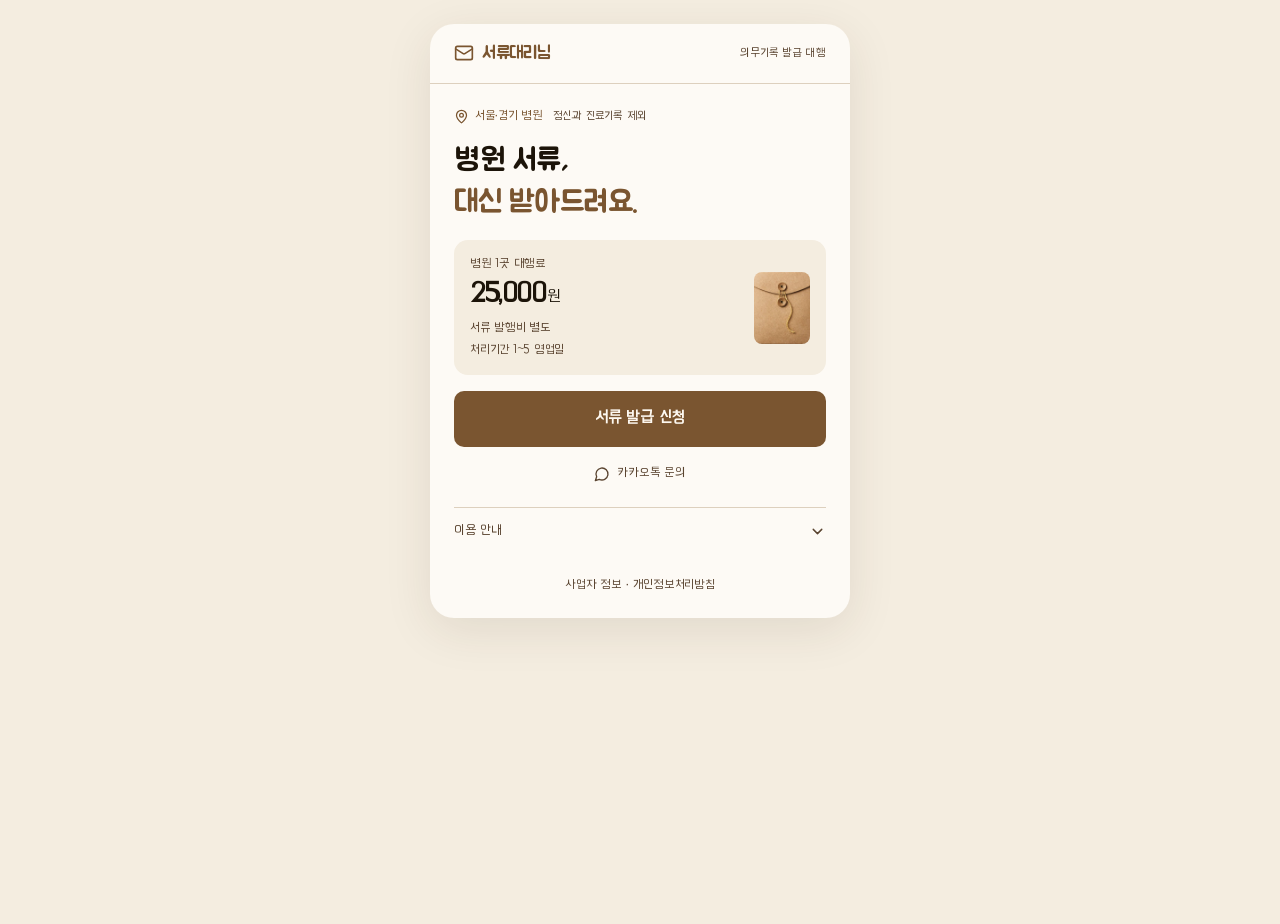
==== index.html @ 93314014 "Improve mobile intake UX and reliability" ====
<!DOCTYPE html>
<html lang="ko">
<head>
<meta charset="UTF-8">
<link rel="icon" href="/favicon.ico?v=20261115-photo" sizes="any">
<link rel="icon" type="image/png" sizes="192x192" href="/icon-192.png?v=20261115-photo">
<link rel="apple-touch-icon" sizes="180x180" href="/apple-touch-icon.png?v=20261115-photo">
<meta name="viewport" content="width=device-width,initial-scale=1,viewport-fit=cover">
<meta name="theme-color" content="#F8F2E8">
<meta name="apple-mobile-web-app-capable" content="yes">
<meta name="apple-mobile-web-app-status-bar-style" content="default">
<title>서류대리님 — 진료기록 발급 대행</title>
<!-- Open Graph (카톡/Threads/SNS 미리보기) -->
<meta property="og:type" content="website">
<meta property="og:site_name" content="서류대리님">
<meta property="og:title" content="서류대리님 — 진료기록 발급 대행">
<meta property="og:description" content="의무기록 발급 대행 · 서울/경기">
<meta property="og:url" content="https://grand-raindrop-d7f7de.netlify.app/">
<meta property="og:locale" content="ko_KR">
<meta property="og:image" content="https://grand-raindrop-d7f7de.netlify.app/og-image.png">
<meta property="og:image:secure_url" content="https://grand-raindrop-d7f7de.netlify.app/og-image.png">
<meta property="og:image:type" content="image/png">
<meta property="og:image:width" content="800">
<meta property="og:image:height" content="800">
<meta property="og:image:alt" content="서류대리님 봉투 로고">
<meta name="twitter:card" content="summary_large_image">
<meta name="twitter:title" content="서류대리님 — 진료기록 발급 대행">
<meta name="twitter:description" content="의무기록 발급 대행 · 서울/경기">
<meta name="twitter:image" content="https://grand-raindrop-d7f7de.netlify.app/og-image.png">
<meta name="description" content="의무기록 발급 대행 · 서울/경기">
<link rel="canonical" href="https://grand-raindrop-d7f7de.netlify.app/">
<script type="application/ld+json">
{
  "@context": "https://schema.org",
  "@graph": [
    {
      "@type": "Organization",
      "@id": "https://grand-raindrop-d7f7de.netlify.app/#organization",
      "name": "서류대리님",
      "url": "https://grand-raindrop-d7f7de.netlify.app/",
      "logo": "https://grand-raindrop-d7f7de.netlify.app/og-image.png"
    },
    {
      "@type": "Service",
      "@id": "https://grand-raindrop-d7f7de.netlify.app/#service",
      "name": "서류대리님 병원 서류 발급 대행",
      "serviceType": "의무기록 발급 대행",
      "url": "https://grand-raindrop-d7f7de.netlify.app/",
      "description": "서울·경기 소재 병원의 서류 발급 대행. 정신과 진료기록 제외. 처리기간 1~5 영업일. 병원 서류 발행비 별도.",
      "provider": {
        "@id": "https://grand-raindrop-d7f7de.netlify.app/#organization"
      },
      "areaServed": [
        {
          "@type": "AdministrativeArea",
          "name": "서울특별시"
        },
        {
          "@type": "AdministrativeArea",
          "name": "경기도"
        }
      ],
      "offers": {
        "@type": "Offer",
        "url": "https://grand-raindrop-d7f7de.netlify.app/",
        "price": "25000",
        "priceCurrency": "KRW",
        "description": "병원 1곳당 대행료. 서류 발행비 별도. 이메일 파일 수령 무료, 빠른 등기 20,000원 추가."
      }
    }
  ]
}
</script>
<script defer src="/vendor/signature_pad-4.1.7.min.js"></script>
<style>

/* ============================================
   DESIGN TOKENS — 서류대리님
   팔레트 출처: 봉투 이미지 픽셀 직접 측정
   #C49B6F dominant kraft
   #B68D61 금실 amber
   #D4AC83 highlight
   #B68A5E shadow kraft
   ============================================ */
:root {
  --page    :#F8F2E8;
  --base    :#FDFAF5;
  --raised  :#F4EDE0;
  --sunken  :#EDE3D1;

  --t1:#1C1409;
  --t2:#5A4430;
  --t3:#775F49;
  --t4:#7C654E;

  --amber      :#7A5C1E;
  --amber-mid  :#B68D61;
  --amber-pale :#F0E6D0;
  --amber-muted:#DFD0B4;

  --btn    :#7A5530;
  --btn-hi :#8C6238;
  --btn-txt:#FDF8F0;

  --ok     :#3D7A52;
  --ok-pale:#E8F4ED;

  --danger :#B84040;
  --danger-pale:#FAEAEA;

  --br  :rgba(120,90,60,.1);
  --br-l:rgba(120,90,60,.055);

  --r   :14px;
  --r-sm:9px;
}

*,*::before,*::after{box-sizing:border-box;margin:0;padding:0;-webkit-tap-highlight-color:transparent;}
html{-webkit-text-size-adjust:100%;}
body{
  font-family:"Pretendard",-apple-system,BlinkMacSystemFont,sans-serif;
  background:var(--page);
  color:var(--t1);
  min-height:100dvh;
  -webkit-font-smoothing:antialiased;
}

/* ── SHELL ── */
.shell{
  max-width:390px;
  margin:0 auto;
  min-height:100dvh;
  background:var(--base);
  display:flex;
  flex-direction:column;
  position:relative;
  overflow:hidden;
  box-shadow:0 0 0 .5px rgba(120,90,60,.08),0 20px 60px rgba(30,20,9,.12);
}
@media (min-width:768px) {
  .shell{
    margin:24px auto;
    border-radius:20px;
    min-height:calc(100vh - 48px);
  }
}

/* ── WELCOME SCREEN ── */
.welcome-screen{
  display:flex;
  flex-direction:column;
  flex:1;
}
.w-status{
  position:absolute;top:0;left:0;right:0;z-index:30;
  height:max(50px,env(safe-area-inset-top,20px));
  padding:0 22px;
  display:flex;align-items:flex-end;justify-content:space-between;
  padding-bottom:10px;
}
.w-stime{font-size:14px;font-weight:650;color:rgba(255,255,255,.94);text-shadow:0 1px 8px rgba(0,0,0,.28);letter-spacing:-.01em;}
.w-ssys{font-size:11px;color:rgba(255,255,255,.76);text-shadow:0 1px 8px rgba(0,0,0,.28);}
.w-hero{position:relative;height:268px;flex-shrink:0;overflow:hidden;background:var(--raised);}
.w-hero img{position:absolute;inset:0;width:100%;height:100%;object-fit:cover;object-position:center 20%;filter:brightness(.8) saturate(.92) contrast(1.03);display:block;}
.w-fade{position:absolute;inset:0;background:linear-gradient(180deg,transparent 0%,transparent 28%,rgba(253,250,245,.06) 44%,rgba(253,250,245,.22) 56%,rgba(253,250,245,.52) 68%,rgba(253,250,245,.80) 80%,rgba(253,250,245,.95) 90%,#FDFAF5 100%);}
.w-vignette{position:absolute;inset:0;background:linear-gradient(90deg,rgba(20,12,6,.12) 0%,transparent 30%,transparent 70%,rgba(20,12,6,.12) 100%);}
.w-badge{
  position:absolute;top:58px;left:20px;z-index:10;
  display:inline-flex;align-items:center;gap:7px;
  background:rgba(253,250,245,.9);
  backdrop-filter:blur(16px) saturate(1.8);
  -webkit-backdrop-filter:blur(16px) saturate(1.8);
  border:.5px solid rgba(182,141,97,.28);
  border-radius:20px;padding:6px 14px 6px 10px;
  font-size:12px;font-weight:600;color:var(--amber);letter-spacing:.01em;
  box-shadow:0 2px 20px rgba(28,20,9,.1);
  opacity:0;transform:translateY(-5px);
  animation:slideDown .55s cubic-bezier(.34,1.56,.64,1) .42s both;
}
.w-bdot{width:6px;height:6px;border-radius:50%;background:var(--amber-mid);}
.w-body{flex:1;padding:20px 22px 0;padding-bottom:max(40px,calc(40px + env(safe-area-inset-bottom)));display:flex;flex-direction:column;}
.w-brand{display:flex;align-items:center;gap:10px;margin-bottom:14px;opacity:0;animation:fadeUp .4s cubic-bezier(.22,1,.36,1) .28s both;}
.w-bname{font-size:14.85px;font-weight:700;letter-spacing:.16em;color:var(--amber);text-transform:uppercase;white-space:nowrap;}
.w-brule{flex:1;height:.5px;background:linear-gradient(90deg,var(--amber-muted) 0%,transparent 80%);}
.w-h1{font-size:40.5px;font-weight:800;line-height:1.22;letter-spacing:-.035em;color:var(--t1);margin-bottom:24px;opacity:0;animation:fadeUp .45s cubic-bezier(.22,1,.36,1) .40s both;}
.w-h1 .em{color:var(--btn);display:inline;}
.w-copy{font-size:14.5px;font-weight:400;line-height:1.76;color:var(--t2);margin-bottom:24px;letter-spacing:-.01em;opacity:0;animation:fadeUp .4s cubic-bezier(.22,1,.36,1) .52s both;}
.w-stats{display:grid;grid-template-columns:1fr .5px 1fr .5px 1fr;align-items:center;background:var(--raised);border:.5px solid var(--br);border-radius:var(--r);padding:16px 0;margin-bottom:20px;opacity:0;animation:fadeUp .4s cubic-bezier(.22,1,.36,1) .63s both;}
.w-stat{display:flex;flex-direction:column;align-items:center;gap:4px;padding:0 12px;}
.w-srule{width:.5px;height:28px;background:var(--br);}
.w-sval{font-size:20.25px;font-weight:700;letter-spacing:-.025em;color:var(--t1);line-height:1;}
.w-skey{font-size:14.18px;font-weight:500;color:var(--t3);letter-spacing:.02em;}
.w-fee{background:var(--raised);border:.5px solid var(--br);border-radius:var(--r);overflow:hidden;margin-bottom:20px;opacity:0;animation:fadeUp .4s cubic-bezier(.22,1,.36,1) .72s both;}
.w-fcap{padding:16px 18px 4px;font-size:12.5px;font-weight:700;letter-spacing:.14em;color:var(--amber);text-transform:uppercase;display:flex;align-items:center;gap:8px;}
.w-fcap::before{content:'';display:inline-block;width:5px;height:5px;border-radius:50%;background:var(--amber-mid);}
.w-frows{padding:8px 0 4px;}
.w-frow{display:flex;align-items:center;justify-content:space-between;padding:10px 18px;}
.w-frow+.w-frow{border-top:.5px solid var(--br-l);}
.w-flabel{font-size:18.23px;font-weight:400;color:var(--t2);letter-spacing:-.01em;}
.w-fval{font-size:18.9px;font-weight:700;color:var(--t1);letter-spacing:-.02em;}
.w-fval.lead{font-size:20.93px;color:var(--amber);}
.w-cta{display:flex;flex-direction:column;gap:12px;opacity:0;animation:fadeUp .4s cubic-bezier(.22,1,.36,1) .80s both;}
.w-kakao-link{display:flex;align-items:center;justify-content:center;min-height:44px;color:var(--t3);font-size:14px;text-underline-offset:4px;}
.w-kakao-link:hover{color:var(--amber);}
.w-kakao-link:focus-visible{outline:2px solid var(--amber);outline-offset:2px;border-radius:var(--r);}
.w-fine{text-align:center;font-size:11.5px;font-weight:400;color:var(--t4);line-height:1.7;letter-spacing:-.005em;}

/* ── FORM SCREENS ── */
.form-screen{display:none;flex-direction:column;flex:1;}
.form-screen.active{display:flex;}

/* 상단 헤더 */
.fhdr{
  background:var(--base);
  padding:calc(env(safe-area-inset-top,0px) + 18px) 22px 0;
  flex-shrink:0;
  border-bottom:.5px solid var(--br-l);
}

/* 진행 표시줄 */
.progress{
  display:flex;align-items:center;gap:6px;
  margin-bottom:14px;
  padding-top:4px;
}
.progress-step{
  flex:1;height:3px;border-radius:3px;
  background:var(--amber-muted);
  transition:background .4s ease;
}
.progress-step.done{background:var(--amber-mid);}
.progress-step.active{background:var(--amber);}

/* 스텝 넘버 + 타이틀 */
.step-meta{
  display:flex;align-items:center;gap:10px;
  margin-bottom:6px;
}
.step-num{
  width:32px;height:32px;border-radius:50%;
  background:var(--amber);
  display:flex;align-items:center;justify-content:center;
  font-size:16.2px;font-weight:700;color:#fff;
  flex-shrink:0;
}
.step-title{font-size:24.3px;font-weight:800;letter-spacing:-.03em;color:var(--t1);}
.step-sub{font-size:18.23px;color:var(--t3);line-height:1.65;padding:2px 0 18px;margin-bottom:0;letter-spacing:-.01em;}

/* 스크롤 영역 */
.fscroll{
  flex:1;overflow-y:auto;
  padding:20px 22px;
  -webkit-overflow-scrolling:touch;
  scrollbar-width:none;
}
.fscroll::-webkit-scrollbar{display:none;}

/* ── FORM ELEMENTS ── */
.field{margin-bottom:18px;}
.field-label{
  display:block;font-size:16.2px;font-weight:700;
  color:var(--t2);letter-spacing:-.005em;
  margin-bottom:7px;
}
.field-label .req{color:var(--danger);margin-left:2px;}

input[type=text],input[type=tel],input[type=email],textarea,select{
  width:100%;
  padding:13px 14px;
  background:var(--base);
  border:.5px solid var(--br);
  border-radius:var(--r-sm);
  font-family:inherit;
  font-size:21.6px;
  color:var(--t1);
  transition:border-color .18s,box-shadow .18s,background .18s;
  -webkit-appearance:none;appearance:none;
  outline:none;
  box-shadow:0 1px 3px rgba(0,0,0,.04);
}
input:focus,textarea:focus,select:focus{
  background:var(--base);
  border-color:var(--amber-mid);
  box-shadow:0 0 0 3px rgba(182,141,97,.15);
}
input::placeholder,textarea::placeholder{color:var(--t4);}
textarea{resize:none;min-height:76px;}
.two-col{display:grid;grid-template-columns:1fr 1fr;gap:12px;}

/* ── SECTION CARD ── */
.scard{
  background:var(--raised);
  border:.5px solid var(--br);
  border-radius:var(--r);
  overflow:hidden;
  margin-bottom:18px;
}
.scard-head{
  padding:14px 18px;
  background:var(--sunken);
  border-bottom:.5px solid var(--br);
  display:flex;align-items:center;gap:10px;
  font-size:17.55px;font-weight:700;color:var(--t1);
  letter-spacing:-.01em;
}
.scard-num{
  width:30px;height:30px;border-radius:50%;
  background:var(--btn);color:#fff;
  display:flex;align-items:center;justify-content:center;
  font-size:14.85px;font-weight:700;flex-shrink:0;
}
.scard-body{padding:16px;}

/* ── STEP 1 — 병원 수 / 특급 ── */
.stepper{
  display:flex;align-items:center;justify-content:space-between;
  background:var(--raised);
  border:.5px solid var(--br);
  border-radius:var(--r);
  padding:16px 18px;
  margin-bottom:16px;
}
.stepper-info .si-label{font-size:18.9px;font-weight:600;color:var(--t1);}
.stepper-info .si-sub{font-size:16.2px;color:var(--t3);margin-top:2px;}
.stepper-ctrl{display:flex;align-items:center;gap:14px;}
.sc-btn{
  width:48px;height:48px;border-radius:50%;
  border:.5px solid var(--amber-mid);
  background:var(--base);
  color:var(--amber);
  font-size:27px;font-weight:700;
  display:flex;align-items:center;justify-content:center;
  cursor:pointer;
  transition:background .15s,color .15s;
  flex-shrink:0;
}
.sc-btn:active{background:var(--amber);color:#fff;}
.sc-num{
  font-size:37.8px;font-weight:800;
  color:var(--t1);
  width:52px;text-align:center;
  letter-spacing:-.03em;
}

/* 특급 토글 */
.urgent-row{
  display:flex;align-items:center;justify-content:space-between;
  background:var(--raised);
  border:.5px solid var(--br);
  border-radius:var(--r);
  padding:14px 16px;
  margin-bottom:10px;
  cursor:pointer;
  transition:border-color .2s,background .2s;
}
.urgent-row.on{border-color:rgba(182,141,97,.5);background:var(--amber-pale);}
.urgent-row.disabled{opacity:.4;pointer-events:none;}
.ur-left{display:flex;align-items:center;gap:10px;}
.ur-idx{
  width:30px;height:30px;border-radius:50%;
  background:var(--btn);color:#fff;
  font-size:14.85px;font-weight:700;
  display:flex;align-items:center;justify-content:center;
  flex-shrink:0;
}
.ur-title{font-size:18.23px;font-weight:600;color:var(--t1);}
.ur-sub{font-size:14.85px;color:var(--t3);margin-top:1px;}
.ur-badge{
  font-size:10.5px;font-weight:700;
  padding:3px 9px;border-radius:20px;
  background:var(--raised);color:var(--t3);
  border:.5px solid var(--br);
  margin-right:8px;
  transition:all .2s;
  white-space:nowrap;
}
.urgent-row.on .ur-badge{background:var(--amber);color:#fff;border-color:transparent;}
.toggle{
  width:44px;height:26px;border-radius:13px;
  background:var(--amber-muted);
  position:relative;
  transition:background .2s;
  flex-shrink:0;
}
.toggle::after{
  content:'';position:absolute;
  top:3px;left:3px;
  width:20px;height:20px;border-radius:50%;
  background:#fff;
  box-shadow:0 1px 4px rgba(0,0,0,.18);
  transition:transform .2s cubic-bezier(.34,1.56,.64,1);
}
.urgent-row.on .toggle{background:var(--amber-mid);}
.urgent-row.on .toggle::after{transform:translateX(18px);}

/* 요금 프리뷰 */
.fee-preview{
  background:var(--t1);
  border-radius:var(--r);
  padding:16px 18px;
  margin-top:4px;
}
.fp-label{font-size:13.5px;font-weight:700;letter-spacing:.1em;color:rgba(255,255,255,.38);text-transform:uppercase;margin-bottom:10px;}
.fp-rows{display:flex;flex-direction:column;gap:7px;margin-bottom:12px;}
.fp-row{display:flex;justify-content:space-between;align-items:center;font-size:17.55px;}
.fp-key{color:rgba(255,255,255,.55);}
.fp-val{color:rgba(255,255,255,.8);font-weight:600;}
.fp-total{
  display:flex;justify-content:space-between;align-items:center;
  border-top:.5px solid rgba(255,255,255,.12);
  padding-top:12px;
}
.fp-total-label{font-size:17.55px;color:rgba(255,255,255,.6);font-weight:500;}
.fp-total-val{font-size:29.7px;font-weight:800;color:#fff;letter-spacing:-.03em;}
.fp-note{font-size:14.18px;color:rgba(255,255,255,.25);margin-top:6px;}

/* ── STEP 2 — 환자 정보 ── */
.info-notice{
  background:var(--amber-pale);
  border:.5px solid rgba(182,141,97,.25);
  border-radius:var(--r-sm);
  padding:16px 18px;
  font-size:17.55px;color:var(--t2);
  line-height:1.6;
  margin-bottom:18px;
  letter-spacing:-.01em;
}
.info-notice strong{color:var(--t1);}

/* ── STEP 3 — 대리인 ── */
.agent-card{
  background:var(--raised);
  border:.5px solid var(--br);
  border-radius:var(--r);
  overflow:hidden;
  margin-bottom:20px;
}
.ac-head{
  background:var(--sunken);
  padding:12px 16px;
  border-bottom:.5px solid var(--br);
  font-size:11px;font-weight:700;letter-spacing:.06em;
  color:var(--t3);text-transform:uppercase;
}
.ac-rows{padding:4px 0;}
.ac-row{
  display:flex;gap:12px;
  padding:10px 16px;
}
.ac-row+.ac-row{border-top:.5px solid var(--br-l);}
.ac-key{font-size:12.5px;color:var(--t3);width:68px;flex-shrink:0;}
.ac-val{font-size:13px;font-weight:600;color:var(--t1);line-height:1.5;}

.consent-row{
  display:flex;align-items:flex-start;gap:14px;
  padding:18px 20px;
  background:var(--raised);
  border:.5px solid var(--br);
  border-radius:var(--r);
  cursor:pointer;
}
.consent-row.checked{border-color:rgba(182,141,97,.4);background:var(--amber-pale);}
.consent-box{
  width:30px;height:30px;border-radius:7px;
  border:.5px solid var(--br);
  background:var(--base);
  display:flex;align-items:center;justify-content:center;
  flex-shrink:0;margin-top:1px;
  transition:all .18s;
}
.consent-row.checked .consent-box{background:var(--amber-mid);border-color:var(--amber-mid);}
.consent-check{font-size:16.2px;color:#fff;opacity:0;transition:opacity .18s;}
.consent-row.checked .consent-check{opacity:1;}
.consent-text{font-size:18.23px;color:var(--t2);line-height:1.5;letter-spacing:-.01em;}

/* ── STEP 4 — 병원 정보 ── */
/* 병원 검색 자동완성 */
.hosp-search-wrap{position:relative;}
.hosp-dropdown{
  position:absolute;top:100%;left:0;right:0;z-index:100;
  background:var(--base);border:.5px solid var(--br);border-radius:0 0 var(--r-sm) var(--r-sm);
  max-height:300px;overflow-y:auto;
  box-shadow:0 8px 24px rgba(28,20,9,.12);
  display:none;
}
.hosp-dropdown.show{display:block;}
.hosp-item{
  padding:12px 14px;cursor:pointer;
  border-bottom:.5px solid var(--br-l);
  transition:background .1s;
}
.hosp-item:last-child{border-bottom:none;}
.hosp-manual{display:block;width:100%;font:inherit;text-align:left;color:inherit;background:transparent;}
.hosp-item:active,.hosp-item:hover{background:var(--amber-pale);}
.hosp-item-name{font-size:18.23px;font-weight:600;color:var(--t1);margin-bottom:2px;}
.hosp-item-addr{font-size:15.53px;color:var(--t3);}
.hosp-cat-badge{display:inline-block;font-size:13.5px;font-weight:600;color:var(--amber);background:var(--amber-pale);padding:2px 8px;border-radius:10px;margin-left:6px;vertical-align:middle;}
.hosp-item-tel{margin-left:8px;color:var(--t3);font-size:14.18px;}
.hosp-manual-addr{margin-top:6px;}
.hosp-manual-addr input{padding:13px 14px;border:1.5px dashed var(--amber);border-radius:var(--r);background:var(--amber-pale);}
.hosp-selected-badge{
  display:inline-flex;align-items:center;gap:4px;
  font-size:14.18px;font-weight:600;color:var(--ok);background:var(--ok-pale);
  padding:5px 10px;border-radius:20px;margin-top:6px;
}
.hosp-searching{padding:14px;text-align:center;font-size:16.2px;color:var(--t3);}
.doc-grid{display:grid;grid-template-columns:1fr 1fr;gap:8px;margin-bottom:12px;}
.doc-chip{
  display:flex;align-items:center;gap:8px;
  background:var(--raised);
  border:.5px solid var(--br);
  border-radius:var(--r-sm);
  padding:11px 12px;
  cursor:pointer;
  transition:all .15s;
  font-size:13px;font-weight:500;color:var(--t2);
}
.doc-chip:active{transform:scale(.97);}
.doc-chip.selected{
  border-color:var(--amber-mid);
  background:var(--amber-pale);
  color:var(--t1);
  font-weight:600;
}
.doc-chip .dc-check{
  width:17px;height:17px;border-radius:4px;
  border:.5px solid var(--br);
  background:var(--base);
  display:flex;align-items:center;justify-content:center;
  font-size:10px;color:transparent;
  flex-shrink:0;transition:all .15s;
}
.doc-chip.selected .dc-check{
  background:var(--amber-mid);
  border-color:var(--amber-mid);
  color:#fff;
}
.doc-wide{grid-column:1/-1;}

/* ── STEP 5 — 신분증 ── */
.upload-area{
  border:1.5px dashed var(--amber-muted);
  border-radius:var(--r);
  padding:36px 20px;
  text-align:center;
  cursor:pointer;
  background:var(--raised);
  transition:all .2s;
}
.upload-area:active{border-color:var(--amber-mid);background:var(--amber-pale);}
.upload-area.has-file{
  border-style:solid;
  border-color:var(--ok);
  background:var(--ok-pale);
}
.upload-title{font-size:18.9px;font-weight:600;color:var(--t1);margin-bottom:6px;}
.upload-sub{font-size:16.88px;color:var(--t3);line-height:1.6;}
#idCardFile{display:none;}

/* ── STEP 6 — 서명 ── */
.sig-wrap{
  border:.5px solid var(--br);
  border-radius:var(--r);
  overflow:hidden;
  margin-bottom:14px;
}
.sig-bar{
  display:flex;align-items:center;justify-content:space-between;
  padding:12px 16px;
  background:var(--raised);
  border-bottom:.5px solid var(--br);
}
.sig-hint{font-size:16.2px;color:var(--t3);}
.sig-clear{
  font-size:16.2px;font-weight:600;
  color:var(--amber);
  background:none;border:none;
  cursor:pointer;font-family:inherit;
  padding:6px 10px;
}
canvas#signaturePad1{
  display:block;width:100%;height:180px;
  background:var(--base);
  cursor:crosshair;touch-action:none;
}

/* ── STEP 7 — 확인 ── */
.confirm-section{margin-bottom:20px;}
.cs-cap{
  font-size:13.5px;font-weight:700;
  letter-spacing:.1em;color:var(--t3);
  text-transform:uppercase;
  margin-bottom:12px;
}
.cs-rows{
  background:var(--raised);
  border:.5px solid var(--br);
  border-radius:var(--r);
  overflow:hidden;
}
.cs-row{
  display:flex;gap:12px;
  padding:14px 18px;
  font-size:17.55px;
}
.cs-row+.cs-row{border-top:.5px solid var(--br-l);}
.cs-key{color:var(--t3);width:88px;flex-shrink:0;font-size:16.88px;letter-spacing:-.01em;}
.cs-val{color:var(--t1);font-weight:600;line-height:1.5;flex:1;}

.total-box{
  background:var(--t1);
  border-radius:var(--r);
  padding:22px;
  margin-bottom:20px;
  display:flex;align-items:center;justify-content:space-between;
}
.tb-label{font-size:17.55px;color:rgba(255,255,255,.55);font-weight:500;}
.tb-val{font-size:32.4px;font-weight:800;color:#fff;letter-spacing:-.03em;}
.tb-note{font-size:14.18px;color:rgba(255,255,255,.28);margin-top:5px;}

/* ── BOTTOM BUTTONS ── */
.bottom{
  flex-shrink:0;
  padding:12px 22px;
  padding-bottom:max(20px,calc(12px + env(safe-area-inset-bottom)));
  background:var(--base);
  border-top:.5px solid var(--br-l);
  display:flex;gap:10px;
}
.btn-back{
  width:48px;height:52px;
  background:var(--raised);
  border:.5px solid var(--br);
  border-radius:var(--r-sm);
  font-size:24.3px;color:var(--t2);
  display:flex;align-items:center;justify-content:center;
  cursor:pointer;flex-shrink:0;
  transition:background .15s;
}
.btn-back:active{background:var(--sunken);}
.btn-next{
  flex:1;padding:16px;
  background:var(--btn);
  border:none;border-radius:var(--r);
  font-family:inherit;
  font-size:20.93px;font-weight:700;letter-spacing:-.01em;
  color:var(--btn-txt);
  cursor:pointer;
  display:flex;align-items:center;justify-content:center;gap:8px;
  box-shadow:inset 0 1px 0 rgba(255,255,255,.12),0 4px 14px rgba(122,85,48,.28),0 1px 3px rgba(0,0,0,.18);
  transition:background .15s,transform .1s;
}
.btn-next:active{background:var(--btn-hi);transform:scale(.983);}
.btn-next.submit{background:linear-gradient(135deg,var(--btn) 0%,var(--amber) 100%);}

/* ── LOADING / SUCCESS ── */
.loading{display:none;text-align:center;padding:52px 24px;flex:1;align-items:center;justify-content:center;flex-direction:column;}
.loading.show{display:flex;}
.spinner{
  width:40px;height:40px;border-radius:50%;
  border:3px solid var(--amber-muted);
  border-top-color:var(--amber-mid);
  animation:spin .8s linear infinite;
  margin-bottom:16px;
}
@keyframes spin{to{transform:rotate(360deg);}}
.loading-txt{font-size:14px;color:var(--t3);line-height:1.8;}

.success{display:none;text-align:center;padding:48px 24px 32px;flex:1;align-items:center;justify-content:center;flex-direction:column;}
.success.show{display:flex;}
.success-h{font-size:32.4px;font-weight:800;letter-spacing:-.03em;color:var(--t1);margin-bottom:12px;}
.success-p{font-size:18.9px;color:var(--t2);line-height:1.7;margin-bottom:28px;}
.receipt-box{
  background:var(--raised);
  border:.5px solid var(--br);
  border-radius:var(--r);
  padding:18px 22px;
  width:100%;
  margin-bottom:12px;
}
.receipt-label{font-size:14.18px;font-weight:700;color:var(--t3);letter-spacing:.08em;text-transform:uppercase;margin-bottom:8px;}
.receipt-num{font-size:24.3px;font-weight:800;color:var(--t1);letter-spacing:-.02em;}
.contact-txt{font-size:16.2px;color:var(--t4);line-height:1.7;}

/* ── KEYFRAMES ── */
@keyframes fadeUp{
  from{opacity:0;transform:translateY(10px);}
  to{opacity:1;transform:translateY(0);}
}
@keyframes slideDown{
  from{opacity:0;transform:translateY(-5px);}
  to{opacity:1;transform:translateY(0);}
}

/* ── RESPONSIVE ── */
@media (max-width:375px){
  .w-h1{font-size:35.1px;}
  .headline{font-size:26px;}
  .w-sval{font-size:18.23px;}
  .step-title{font-size:21.6px;}
  .w-body{padding:16px 18px 0;}
  .fscroll{padding:16px 18px;}
  .bottom{padding-left:18px;padding-right:18px;}
  .fhdr{padding-left:18px;padding-right:18px;}
  .two-col{grid-template-columns:1fr;}
}
@media (max-width:320px){
  .w-h1{font-size:31.05px;}
  .w-copy{font-size:13.5px;}
  .w-frow{flex-direction:column;align-items:flex-start;gap:2px;}
  .w-fval{font-size:17.55px;}
  .fp-total-val{font-size:19px;}
}
</style>
<script src="id-ocr.js?v=20261123-audit" defer></script>
<style>
#screen2 .fscroll,#screen4 .fscroll{padding-top:12px}
#screen2 .field{margin-bottom:16px}
#screen2 .upload-area{padding:18px;margin-bottom:8px}
#screen2 .upload-title{font-size:17px}
#screen2 .upload-sub{font-size:13px}
.identity-grid{display:grid;grid-template-columns:1fr 1fr;gap:0 12px}
.kakao-contact{display:block;text-align:center;background:#fee500;color:#191919;text-decoration:none;padding:15px;border-radius:12px;font-size:16px;font-weight:700;margin-top:16px}
.manual-id{background:none;border:0;color:var(--amber);padding:8px 0;margin-bottom:12px;font:inherit;cursor:pointer}
.identity-grid>.field:last-child{grid-column:1/-1}
.compact-check{display:flex;align-items:center;gap:9px;font-size:14px;line-height:1.5;margin:8px 0 20px;cursor:pointer}
.compact-check input{width:19px!important;height:19px;flex-shrink:0;accent-color:var(--amber)}
.compact-status{font-size:13px;color:var(--t3);line-height:1.5;margin:0 0 16px}
.compact-heading{font-size:17px;margin:16px 0 10px}
#screen2 .sig-wrap{margin-bottom:12px}
#screen2 input:not([type=checkbox]){font-size:16px;min-width:0}
#screen2 .field-label{font-size:15px}
#screen4 .ur-title{font-size:17px}
</style>
<link rel="stylesheet" href="/design.css?v=20261123-baemin">
</head>
<body>
<!-- Lucide 0.468.0, ISC. See vendor/lucide-LICENSE.txt. -->
<svg xmlns="http://www.w3.org/2000/svg" width="0" height="0" style="position:absolute" aria-hidden="true" focusable="false">
  <symbol id="icon-mail" viewBox="0 0 24 24">
    <rect width="20" height="16" x="2" y="4" rx="2"/><path d="m22 7-8.97 5.7a1.94 1.94 0 0 1-2.06 0L2 7"/>
  </symbol>
  <symbol id="icon-map-pin" viewBox="0 0 24 24">
    <path d="M20 10c0 4.993-5.539 10.193-7.399 11.799a1 1 0 0 1-1.202 0C9.539 20.193 4 14.993 4 10a8 8 0 0 1 16 0"/><circle cx="12" cy="10" r="3"/>
  </symbol>
  <symbol id="icon-arrow-right" viewBox="0 0 24 24"><path d="M5 12h14"/><path d="m12 5 7 7-7 7"/></symbol>
  <symbol id="icon-message-circle" viewBox="0 0 24 24"><path d="M7.9 20A9 9 0 1 0 4 16.1L2 22Z"/></symbol>
  <symbol id="icon-chevron-down" viewBox="0 0 24 24"><path d="m6 9 6 6 6-6"/></symbol>
</svg>
<div class="shell sd-app sd-home" id="app">
<header class="sd-header"><div class="sd-brand"><svg class="sd-icon" aria-hidden="true" focusable="false"><use href="#icon-mail"/></svg>서류대리님</div><span class="sd-header-note">의무기록 발급 대행</span></header>

  <!-- ========================
       STEP 0 — 환영 화면
       ======================== -->
<div id="screen0" class="welcome-screen">
      <main class="sd-main">
        <section class="sd-hero">
          <div class="sd-hero-message">
            <div class="sd-home-scope">
              <div class="sd-eyebrow"><svg class="sd-icon" aria-hidden="true" focusable="false"><use href="#icon-map-pin"/></svg>서울·경기 병원</div>
              <p class="sd-scope-note">정신과 진료기록 제외</p>
            </div>
          <h1>병원 서류,<br><span>대신 받아드려요.</span></h1>
          </div>
          <div class="sd-hero-conversion">
          <div class="sd-fee">
            <div>
              <div class="sd-fee-label">병원 1곳 대행료</div>
              <div class="sd-fee-amount">25,000<small>원</small></div>
              <div class="sd-fee-note">서류 발행비 별도</div>
              <div class="sd-fee-note sd-processing-time">처리기간 1~5 영업일</div>
            </div>
            <img class="sd-envelope" src="assets/envelope.jpg" alt="서류대리님 크라프트 봉투">
          </div>
          <div class="sd-hero-actions">
            <button type="button" class="sd-primary cursor-interaction" onclick="goToStep(4)">서류 발급 신청</button>
            <a class="sd-secondary" href="https://pf.kakao.com/_XxjhEX/chat" target="_blank" rel="noopener noreferrer"><svg class="sd-icon" aria-hidden="true" focusable="false"><use href="#icon-message-circle"/></svg>카카오톡 문의</a>

          </div>
          </div>
        </section>
        <details class="sd-home-guide">
          <summary class="sd-guide-toggle">이용 안내<svg class="sd-icon" aria-hidden="true" focusable="false"><use href="#icon-chevron-down"/></svg></summary>
          <div class="sd-guide-content">
            <ol class="sd-flow" aria-label="이용 순서">
              <li><span class="sd-flow-num">1</span><span class="sd-flow-title">온라인 신청</span><span class="sd-flow-copy">병원·서류 선택<br>신분증·서명</span></li>
              <li><span class="sd-flow-num">2</span><span class="sd-flow-title">대리 발급</span><span class="sd-flow-copy">대리인이 병원 방문</span></li>
              <li><span class="sd-flow-num">3</span><span class="sd-flow-title">서류 전달</span><span class="sd-flow-copy">이메일 또는 등기</span></li>
            </ol>
            <ul class="sd-guide-facts">
              <li>신청인의 거주지는 관계없어요.</li>
              <li>이메일 수령은 무료, 빠른 등기는 20,000원 추가예요.</li>
            </ul>
          </div>
        </details>
        <button id="homeLegalToggle" class="sd-legal-toggle" type="button" aria-controls="legalSection" aria-expanded="false" onclick="toggleLegalInformation()">사업자 정보 · 개인정보처리방침</button>
      </main>
    </div>

  <!-- ========================
       FORM SCREENS
       ======================== -->
  <div id="formArea" style="display:none;flex-direction:column;flex:1;">

    <!-- 로딩 -->
    <div class="loading" id="loading">
      <div class="spinner"></div>
      <div class="loading-txt">신청을 접수하고 있어요.<br>잠시만 기다려 주세요.</div>
    </div>

    <!-- 완료 -->
    <div class="success" id="success">
      <h2 class="success-h" id="successHeading">신청 완료</h2>
      <p class="success-p" id="successIntro">입금 확인 후 진행해요.</p>
      <div id="successBank" class="receipt-bank">
        <div class="receipt-payment"><span>입금 금액</span><strong id="successFee">-</strong></div>
        <div class="receipt-bank-info">
          <span>IBK기업은행</span>
          <strong id="successAccount">523-082856-04-011</strong>
          <p>예금주: 배승휴(서류대리님)</p>
          <p>입금자명: <strong id="successDepositor">-</strong></p>
        </div>
        <button type="button" class="sd-primary" onclick="copyIntakeAccount(this)">계좌번호 복사</button>
      </div>
      <div class="receipt-box">
        <div class="receipt-label">주문번호</div>
        <div class="receipt-num" id="receiptNum">-</div>
        <div id="receiptMeta" class="receipt-meta"></div>
        <div class="receipt-meta" id="successNext"><span id="successDelivery">서류는 이메일로 보내드려요.</span></div>
      </div>
      <a class="kakao-contact" href="https://pf.kakao.com/_XxjhEX/chat" target="_blank" rel="noopener noreferrer">카카오톡 문의</a>
    </div>

    <!-- ────────────────────────
         STEP 2 — 환자 정보
         ──────────────────────── -->
    <div class="form-screen" id="screen2">
      <div class="fhdr">
        <div class="sd-step-label"><button type="button" class="sd-back" onclick="goToStep(4)">← 병원 정보</button><strong>2 / 2</strong></div><div class="progress" id="progressBar2" aria-hidden="true"></div>
        <div class="step-meta">
          <h1 class="step-title">연락처와 서명</h1>
        </div>
      </div>
      <div class="fscroll">
        <!-- 업로드 전 -->
        <div class="upload-area" id="uploadArea" role="button" tabindex="0" aria-label="신분증 사진 선택" onclick="if(event.target.id!=='idCardFile') document.getElementById('idCardFile').click()" onkeydown="if(event.target===this&&(event.key==='Enter'||event.key===' ')){event.preventDefault();document.getElementById('idCardFile').click()}">
          <input type="file" id="idCardFile" accept="image/*" onchange="handleUpload(this)">
          <div class="upload-title" id="uploadTitle">신분증 사진 올리기</div>
          <div class="upload-sub" id="uploadSub">신분증 이름을 자동으로 읽어요.</div>
        </div>

        <p id="ocrStatus" role="status" aria-live="polite" class="compact-status"></p>
        <button type="button" id="manualIdentityEntry" class="sd-text-action" onclick="enterIdentityNameManually()" hidden>이름 직접 입력</button>
        <div id="identityResult" class="sd-identity" hidden><div class="sd-identity-copy"><strong id="identityDisplay"></strong><span>신분증 이름</span></div><button type="button" class="sd-text-action" onclick="editIdentityName()">수정</button></div>
        <div class="field" id="identityNameField" hidden>
          <label class="field-label" for="patientName">신분증 이름 <span class="req">*</span></label>
          <input type="text" id="patientName" maxlength="40" autocomplete="off" spellcheck="false" placeholder="신분증에 적힌 이름" oninput="syncIdentityDisplay()" aria-describedby="identityNameHint">
          <div id="identityNameHint" style="font-size:13px;color:var(--t3);margin-top:7px;line-height:1.6;"></div>
          <button type="button" onclick="retryIdRecognition()" style="margin-top:8px;border:0;background:none;color:var(--amber);font:inherit;text-decoration:underline;">사진에서 다시 읽기</button>
        </div>
        <div class="field"><label class="field-label" for="depositorName">입금자명</label><div class="sd-depositor-field"><span id="depositorDefault">신분증 이름</span><div id="depositorCustom" hidden><input id="depositorName" maxlength="40" class="sd-input" placeholder="입금자 이름" oninput="depositorEdited=true"></div><label class="sd-period-check"><input id="diffDepositor" type="checkbox" onchange="toggleDepositor()"><span>입금자가 달라요</span></label></div></div>
        <input type="hidden" id="patientBirth">
        <input type="hidden" id="patientAddress">
          <div class="field">
            <label class="field-label" for="patientPhone">휴대폰 번호 <span class="req">*</span></label>
            <input type="tel" id="patientPhone" maxlength="30" autocomplete="tel" placeholder="010-0000-0000">
          </div>
        <div class="field">
          <label class="field-label" for="email">서류 받을 이메일 <span class="req" id="emailRequired">*</span></label>
          <input type="email" id="email" autocomplete="email" autocapitalize="none" spellcheck="false" maxlength="254" required placeholder="name@example.com">
          <div id="emailHint" hidden style="font-size:13px;color:var(--t3);margin-top:7px;line-height:1.6;">서류를 받을 이메일이에요. 주소를 확인해 주세요.</div>
        </div>

        <div class="sig-wrap">
          <div class="sig-bar">
            <span class="sig-hint" id="signatureHint">위임장·동의서 서명</span>
            <button class="sig-clear" onclick="clearSig()">다시 쓰기</button>
          </div>
          <canvas id="signaturePad1" aria-label="위임장 및 동의서 서명" tabindex="-1" style="display:block;width:100%;height:116px;background:var(--base);cursor:crosshair;touch-action:none;"></canvas>
          <p class="sd-field-note">빈 칸에 서명해 주세요.</p>
        </div>


      </div>
      <div class="bottom">
        <div class="fee-preview">
          <div class="fp-total"><span class="fp-total-label">대행료·배송비 합계</span><span class="fp-total-val" id="reviewFeeTotal">25,000원</span></div>
          <p class="sd-field-note">서류 발행비 별도</p>
        </div>
        <p class="intake-notice">입금 확인 후 진행 · 단순 변심 환불 불가</p>
        <button type="button" class="btn-next submit" onclick="nextStep(2)">신청하고 입금 안내 받기</button>
      </div>
    </div>

    <input type="hidden" id="agentName" value="배승휴">

    <!-- ────────────────────────
         STEP 4 — 병원 정보
         ──────────────────────── -->
    <div class="form-screen" id="screen4">
      <div class="fhdr">
        <div class="sd-step-label"><button type="button" class="sd-back" onclick="goToStep(0)">← 처음으로</button><strong>1 / 2</strong></div><div class="progress" id="progressBar4" aria-hidden="true"></div>
        <div class="step-meta">
          <h1 class="step-title">병원과 발급 서류</h1>
        </div>
      </div>
      <div class="fscroll">
        <div id="hospitalBlocks"></div>
        <button type="button" id="addHospitalButton" class="sd-add-hospital" onclick="addHospital()"><span>＋ 병원 추가</span><small id="addHospitalPrice">+25,000원</small></button>
        <fieldset class="sd-delivery-choice"><legend class="field-label">서류 수령</legend><div class="sd-delivery-grid">
          <button type="button" class="sd-option" id="delivery_email" aria-pressed="true" onclick="setDelivery('email')"><span class="delivery-radio"></span><span class="sd-option-copy"><strong>이메일</strong><small>무료</small></span></button>
          <button type="button" class="sd-option" id="delivery_post" aria-pressed="false" onclick="setDelivery('post')"><span class="delivery-radio"></span><span class="sd-option-copy"><strong>빠른 등기</strong><small>+20,000원</small></span></button>
        </div><div id="postAddrBox" style="display:none;margin-top:12px"><label class="field-label" for="postAddress">받을 주소</label><input id="postAddress" maxlength="500" placeholder="등기 받을 주소" autocomplete="street-address"></div></fieldset>
      </div>
      <div class="bottom">
        <div class="fee-preview" aria-live="polite">
          <div class="fp-rows" id="feeRows" hidden></div>
          <div class="fp-total">
            <span class="fp-total-label">대행료·배송비 합계</span>
            <span class="fp-total-val" id="feeTotal">25,000원</span>
          </div><p class="sd-field-note">서류 발행비 별도</p>
        </div>
        <button type="button" class="btn-next" onclick="nextStep(4)">다음: 연락처와 서명</button>
      </div>
    </div>

  </div><!-- /formArea -->

</div><!-- /shell -->

<script>
/* ================================================
   STATE
   ================================================ */
let hospitalCount = 1;
let signaturePad  = null;
let idCardFileObj = null;
let idCardOcrFileObj = null;
let idCardSelection = 0;
let idCardLoading = false;
let submissionBusy = false;
let submissionComplete = false;
let submissionOrderId = '';
let submissionUncertain = false;
let deliveryMethod = 'email'; // email | post

// 병원 검색 또는 직접 입력에서 받은 이름과 주소를 보관한다.
let hospitalCoords = []; // [{lat, lng, name, address}] 인덱스=병원순서(0-based)
let searchTimers   = {};   // debounce용
const hospitalSearchCache = new Map();
const hospitalSearchPending = new Map();

function fetchHospitalResults(query) {
  var cached = hospitalSearchCache.get(query);
  if (cached && Date.now() - cached.time < 300000) return Promise.resolve(cached.result);
  if (hospitalSearchPending.has(query)) return hospitalSearchPending.get(query);
  const controller = new AbortController();
  const timeout = setTimeout(function() { controller.abort(); }, 20000);
  var request = Promise.resolve().then(function() {
      return fetch('/.netlify/functions/search?q=' + encodeURIComponent(query), { signal: controller.signal });
    })
    .then(function(r) {
      if (!r || !r.ok) throw new Error('Hospital search unavailable');
      return r.json();
    })
    .then(function(res) {
      if (!res || res.ok !== true || !Array.isArray(res.places)) throw new Error('Hospital search unavailable');
      if (hospitalSearchCache.size >= 50) hospitalSearchCache.delete(hospitalSearchCache.keys().next().value);
      hospitalSearchCache.set(query, { time: Date.now(), result: res });
      return res;
    })
    .finally(function() { clearTimeout(timeout); hospitalSearchPending.delete(query); });
  hospitalSearchPending.set(query, request);
  return request;
}

const GAS_URL = 'https://script.google.com/macros/s/AKfycbwcOjgmyqA4D7PP1AzYp05sNLsBWcdqbnqcKh9acXwJNeqzaS6e3Il08DzTPxz41R77/exec';

/* ================================================
   입금자명 토글
   ================================================ */


/* ================================================
   NAVIGATION
   ================================================ */
let depositorEdited = false;
const periodDrafts = {};
function syncIdentityDisplay() {
  const name = v('patientName');
  document.getElementById('identityDisplay').textContent = name;
  document.getElementById('identityResult').hidden = !name;
  document.getElementById('depositorDefault').textContent = name || '신분증 이름';
  if (!depositorEdited) document.getElementById('depositorName').value = name;
}
function editIdentityName() {
  const field = document.getElementById('identityNameField');
  field.hidden = !field.hidden;
  if (!field.hidden) document.getElementById('patientName').focus();
}
function toggleDepositor() {
  clearFieldError('depositorName');
  const different = document.getElementById('diffDepositor').checked;
  document.getElementById('depositorCustom').hidden = !different;
  document.getElementById('depositorDefault').hidden = different;
  syncIdentityDisplay();
  if (different) document.getElementById('depositorName').focus();
}
function togglePeriod(i) {
  clearFieldError('treatPeriod_' + i);
  const input = document.getElementById('treatPeriod_' + i);
  const custom = document.getElementById('periodToggle_' + i).checked;
  if (custom) input.value = periodDrafts[i] || '';
  else { periodDrafts[i] = input.value; input.value = '전체 기간'; }
  input.hidden = !custom;
  document.getElementById('periodAll_' + i).hidden = custom;
  if (custom) input.focus();
}
function setLegalInformation(open) {
  const section = document.getElementById('legalSection');
  section.style.display = open ? 'block' : 'none';
  for (const id of ['homeLegalToggle', 'footerLegalToggle']) {
    document.getElementById(id)?.setAttribute?.('aria-expanded', String(open));
  }
  if (open) section.scrollIntoView({block:'start'});
}
function toggleLegalInformation() {
  setLegalInformation(document.getElementById('legalSection').style.display === 'none');
}
function goToStep(n) {
  clearFieldError();
  if (n === 5 || n === 6) n = 2;
  setLegalInformation(false);
  document.getElementById('app').classList.toggle('sd-home', n === 0);
  document.getElementById('screen0').style.display   = n === 0 ? 'flex' : 'none';
  document.getElementById('formArea').style.display  = n > 0  ? 'flex' : 'none';
  document.getElementById('formArea').style.flexDirection = 'column';
  document.getElementById('formArea').style.flex = '1';

  for (const step of [4, 2]) {
    document.getElementById('screen' + step).classList.toggle('active', step === n);
  }
  if (n !== 0) updateProgress(n);

  // 특정 스텝 초기화
  if (n === 4) {
    if (!document.getElementById('hospitalBlocks').children.length) buildHospitalBlocks();
    refreshFeePreview();
  }
  if (n === 2) {
    syncIdentityDisplay();
    setTimeout(initSig, 200);
  }

  window.scrollTo(0, 0);
}

function nextStep(from) {
  try {
    if (from === 4 && validateHospitals()) goToStep(2);
    if (from === 2) submitForm();
  } catch (e) {
    alert('오류가 발생했어요. 입력 내용을 확인하거나 새로고침해 주세요.\n오류: ' + (e && e.message ? e.message : e));
    console.error('[nextStep error]', e);
  }
}

function updateProgress(current) {
  const ORDER = [4, 2];
  const pos = ORDER.indexOf(current) + 1;
  const total = ORDER.length;
  const allBars = document.querySelectorAll('.progress');
  allBars.forEach(pb => {
    pb.innerHTML = '';
    for (let i = 1; i <= total; i++) {
      const seg = document.createElement('div');
      seg.className = 'progress-step' + (i < pos ? ' done' : i === pos ? ' active' : '');
      pb.appendChild(seg);
    }
  });
}

/* ================================================
   VALIDATION
   ================================================ */
let invalidField = null;
function clearFieldError(id) {
  if (!invalidField || (id && id !== invalidField.id)) return;
  const hints = (invalidField.getAttribute('aria-describedby') || '').split(' ').filter(hint => hint && hint !== 'field-error');
  if (hints.length) invalidField.setAttribute('aria-describedby', hints.join(' '));
  else invalidField.removeAttribute('aria-describedby');
  invalidField.removeAttribute('aria-invalid');
  document.getElementById('field-error')?.remove();
  invalidField = null;
}
function fieldError(id, message) {
  clearFieldError();
  const field = document.getElementById(id);
  const screen = field.closest('.form-screen');
  if (screen && !screen.classList.contains('active')) goToStep(Number(screen.id.slice(6)));
  const error = document.createElement('p');
  error.id = 'field-error';
  error.className = 'field-error';
  error.setAttribute('role', 'alert');
  error.textContent = message;
  const group = field.closest('.field');
  if (group) group.appendChild(error);
  else field.after(error);
  field.setAttribute('aria-invalid', 'true');
  field.setAttribute('aria-describedby', [field.getAttribute('aria-describedby'), error.id].filter(Boolean).join(' '));
  field.focus();
  invalidField = field;
  return false;
}
document.addEventListener('input', event => { if (event.target.id) clearFieldError(event.target.id); });

function validatePhoto() {
  if (idCardLoading) return fieldError('uploadArea', '사진을 확인하고 있어요. 잠시만 기다려 주세요.');
  if (!idCardFileObj) return fieldError('uploadArea', '신분증 사진을 올려 주세요.');
  return true;
}
function validateApplicant() {
  if (!validatePhoto() || !validateIdentityName()) return false;
  if (document.getElementById('diffDepositor').checked && !validIdentityName(v('depositorName'))) {
    return fieldError('depositorName', '입금자 이름을 입력해 주세요.');
  }
  if (!validateContactFields()) return false;
  if (!signaturePad && typeof SignaturePad === 'undefined') return fieldError('signaturePad1', '서명 기능을 불러오지 못했어요. 페이지를 다시 열어 주세요.');
  if (!signaturePad || signaturePad.isEmpty()) return fieldError('signaturePad1', '위임장과 동의서에 사용할 서명을 적어 주세요.');
  return true;
}
function validateHospitals() {
  for (let i = 1; i <= hospitalCount; i++) {
    if (!v('hospital_' + i).trim()) return fieldError('hospital_' + i, '병원 이름을 입력해 주세요.');
    const hospital = hospitalCoords[i-1];
    if (!hospital) return fieldError('hospital_' + i, '검색 결과에서 병원을 선택하거나 직접 입력해 주세요.');
    if (hospital.manual) {
      hospital.address = v('hospAddr_' + i).trim();
      if (!hospital.address) return fieldError('hospAddr_' + i, '병원 주소를 입력해 주세요.');
    }
    if (!v('docEtc_' + i).trim()) return fieldError('docEtc_' + i, '발급받을 서류 이름을 입력해 주세요.');
    if (!v('treatPeriod_' + i).trim()) return fieldError('treatPeriod_' + i, '발급받을 기간을 입력해 주세요.');
  }
  if (deliveryMethod === 'post' && !v('postAddress').trim()) return fieldError('postAddress', '등기 받을 주소를 입력해 주세요.');
  return true;
}
function v(id) { return (document.getElementById(id)||{}).value || ''; }

function getContactPhone() {
  return v('patientPhone').trim();
}
function validateContactFields() {
  const phone = getContactPhone();
  if (!/^[0-9\s-]+$/.test(phone) || !/^01(?:0\d{8}|[16789]\d{7,8})$/.test(phone.replace(/[\s-]/g, ''))) {
    return fieldError('patientPhone', '문자 안내를 받을 휴대폰 번호를 확인해 주세요.');
  }
  const email = v('email').trim();
  if ((deliveryMethod === 'email' && !email) || (email && (email.length > 254 || !/^[A-Za-z0-9!#$%&'*+\-/=?^_`{|}~]+(?:\.[A-Za-z0-9!#$%&'*+\-/=?^_`{|}~]+)*@[A-Za-z0-9](?:[A-Za-z0-9-]*[A-Za-z0-9])?(?:\.[A-Za-z0-9](?:[A-Za-z0-9-]*[A-Za-z0-9])?)+$/.test(email)))) {
    return fieldError('email', '서류를 받을 이메일 주소를 확인해 주세요.');
  }
  return true;
}

/* ================================================
   수령 방법 및 대행료
   ================================================ */

function setDelivery(method) {
  if (method !== 'email' && method !== 'post') return;
  deliveryMethod = method;
  clearFieldError('postAddress');
  clearFieldError('email');
  document.getElementById('delivery_email').setAttribute('aria-pressed', String(method === 'email'));
  document.getElementById('delivery_post').setAttribute('aria-pressed', String(method === 'post'));
  document.getElementById('postAddrBox').style.display = method === 'post' ? 'block' : 'none';
  document.getElementById('email').required = method === 'email';
  document.getElementById('emailRequired').style.display = method === 'email' ? '' : 'none';
  const emailHint = document.getElementById('emailHint');
  emailHint.hidden = method === 'email';
  emailHint.textContent = method === 'post' ? '등기로 받으면 이메일은 생략해도 돼요.' : '';
  refreshFeePreview();
}
function calcFee() {
  const base    = 25000 * hospitalCount;
  const addPost = deliveryMethod === 'post' ? 20000 : 0;
  return { base, addPost, total: base + addPost };
}

function refreshFeePreview() {
  const f = calcFee();
  const rows = document.getElementById('feeRows');
  let html = `<div class="fp-row"><span class="fp-key">대행 — 병원 ${hospitalCount}곳</span><span class="fp-val">${f.base.toLocaleString()}원</span></div>`;
  if (f.addPost) html += `<div class="fp-row"><span class="fp-key">당일 빠른 등기</span><span class="fp-val">+20,000원</span></div>`;
  rows.innerHTML = html;
  const total = f.total.toLocaleString() + '원';
  document.getElementById('feeTotal').textContent = total;
  const reviewTotal = document.getElementById('reviewFeeTotal');
  if (reviewTotal) reviewTotal.textContent = total;
  const addButton = document.getElementById('addHospitalButton');
  const addPrice = document.getElementById('addHospitalPrice');
  if (addButton) addButton.disabled = hospitalCount >= 10;
  if (addPrice) addPrice.textContent = hospitalCount >= 10 ? '최대 10곳' : '+25,000원';
}

/* ================================================
   STEP 4 — 병원 블록
   ================================================ */
function hospitalBlockHTML(i) {
  return `
      <div class="scard sd-hospital-unit" id="hblock${i}">
        <div class="scard-head">
          <div class="scard-num">${i}</div>
          ${i}번째 병원
          ${i > 1 ? '<button onclick="removeHospital(' + i + ')" style="margin-left:auto;background:none;border:none;font-family:inherit;font-size:13px;font-weight:600;color:var(--danger);cursor:pointer;">삭제</button>' : ''}
        </div>
        <div class="scard-body">
          <div class="field">
            <label class="field-label" for="hospital_${i}">병원 이름 <span class="req">*</span></label>
            <div class="hosp-search-wrap" id="hospWrap_${i}">
              <input type="text" id="hospital_${i}" maxlength="160" placeholder="예: 서울대학교병원" autocomplete="off"
                     oninput="onHospInput(${i})" onfocus="onHospFocus(${i})">
              <div class="hosp-dropdown" id="hospDrop_${i}"></div>
            </div>
            <div id="hospBadge_${i}" class="hosp-selected-badge" style="display:none;"></div>
            <div id="hospManualAddr_${i}" class="hosp-manual-addr" style="display:none;">
              <input type="text" id="hospAddr_${i}" maxlength="500" aria-label="${i}번째 병원 주소" placeholder="주소 입력 (예: 서울시 노원구 상계동 1234)" autocomplete="off"
                     oninput="updateManualHospitalAddress(${i})">
            </div>
          </div>
          <input type="hidden" id="reason_${i}" value="보험사 제출용">
          <div class="field">
            <label class="field-label" for="docEtc_${i}">발급 서류 <span class="req">*</span></label>
            <input type="text" id="docEtc_${i}" maxlength="500" placeholder="예: 진단서, 진료비내역서, 영상CD">
          </div>
          <div class="field"><label class="field-label" for="treatPeriod_${i}">발급 기간</label><div class="sd-period-field"><span id="periodAll_${i}">전체 기간</span><input class="sd-input" type="text" id="treatPeriod_${i}" maxlength="300" value="전체 기간" placeholder="예: 2025.01 ~ 2026.03" hidden><label class="sd-period-check"><input type="checkbox" id="periodToggle_${i}" onchange="togglePeriod(${i})"><span>기간 지정</span></label></div></div>
        </div>
      </div>`;
}

function appendHospitalBlock(i) {
  const d = document.createElement('div');
  d.id = 'hwrap' + i;
  d.innerHTML = hospitalBlockHTML(i);
  document.getElementById('hospitalBlocks').appendChild(d);
}

function buildHospitalBlocks() {
  const wrap = document.getElementById('hospitalBlocks');
  wrap.innerHTML = '';
  while (hospitalCoords.length < hospitalCount) hospitalCoords.push(null);
  hospitalCoords = hospitalCoords.slice(0, hospitalCount);
  for (let i = 1; i <= hospitalCount; i++) appendHospitalBlock(i);
  document.addEventListener('click', closeAllDropdowns);
}

function addHospital() {
  if (hospitalCount >= 10) return;
  hospitalCount++;
  hospitalCoords.push(null);
  appendHospitalBlock(hospitalCount);
  refreshFeePreview();
}

function removeHospital(index) {
  if (hospitalCount <= 1 || !Number.isInteger(index) || index < 1 || index > hospitalCount) return;
  clearFieldError();
  // Rebuild only the hospital blocks, restoring the values for every retained hospital.
  const kept = [];
  for (let i = 1; i <= hospitalCount; i++) {
    clearTimeout(searchTimers[i]);
    if (i === index) continue;
    kept.push({
      values: ['hospital_', 'treatPeriod_', 'reason_', 'docEtc_', 'hospAddr_'].map(prefix => v(prefix + i)),
      coords: hospitalCoords[i - 1],
      badge: document.getElementById('hospBadge_' + i).textContent,
      badgeDisplay: document.getElementById('hospBadge_' + i).style.display,
      manualDisplay: document.getElementById('hospManualAddr_' + i).style.display, customPeriod: document.getElementById('periodToggle_' + i).checked,
      periodDraft: periodDrafts[i]
    });
  }
  searchTimers = {};
  Object.keys(periodDrafts).forEach(key => delete periodDrafts[key]);
  hospitalCount = kept.length;
  hospitalCoords = kept.map(item => item.coords);
  buildHospitalBlocks();
  kept.forEach(function(item, offset) {
    const i = offset + 1;
    if (item.periodDraft !== undefined) periodDrafts[i] = item.periodDraft;
    ['hospital_', 'treatPeriod_', 'reason_', 'docEtc_', 'hospAddr_'].forEach(function(prefix, j) {
      document.getElementById(prefix + i).value = item.values[j];
    });
    document.getElementById('periodToggle_' + i).checked = item.customPeriod;
    document.getElementById('treatPeriod_' + i).hidden = !item.customPeriod;
    document.getElementById('periodAll_' + i).hidden = item.customPeriod;
    const badge = document.getElementById('hospBadge_' + i);
    badge.textContent = item.badge;
    badge.style.display = item.badgeDisplay;
    document.getElementById('hospManualAddr_' + i).style.display = item.manualDisplay;
  });
  refreshFeePreview();
}

/* ================================================
   병원 검색 — 심평원 병원정보서비스
   ================================================ */
function onHospInput(idx) {
  const q = v('hospital_' + idx).trim();
  // 검색어가 바뀌면 이전 선택을 해제한다.
  hospitalCoords[idx - 1] = null;
  var badge = document.getElementById('hospBadge_' + idx);
  if (badge) { badge.style.display = 'none'; badge.textContent = ''; }
  var manualWrap = document.getElementById('hospManualAddr_' + idx);
  var manualAddress = document.getElementById('hospAddr_' + idx);
  if (manualWrap) manualWrap.style.display = 'none';
  if (manualAddress) manualAddress.value = '';
  // 새 검색이 끝날 때까지 이전 검색의 선택지를 클릭하지 못하도록 즉시 닫는다.
  closeDropdown(idx);

  clearTimeout(searchTimers[idx]);
  if (q.length < 2) {
    closeDropdown(idx);
    return;
  }
  var cached = hospitalSearchCache.get(q);
  if (cached && Date.now() - cached.time < 300000) { searchHospital(q, idx); return; }
  searchTimers[idx] = setTimeout(function() { searchHospital(q, idx); }, 250);
}

function onHospFocus(idx) {
  var q = v('hospital_' + idx).trim();
  clearTimeout(searchTimers[idx]);
  if (hospitalCoords[idx - 1] && hospitalCoords[idx - 1].name === q) return;
  if (q.length >= 2) searchHospital(q, idx);
}

function searchHospital(query, idx) {
  const drop = document.getElementById('hospDrop_' + idx);
  if (!drop || v('hospital_' + idx).trim() !== query) return;
  function isCurrent() {
    return drop.classList.contains('show') && document.getElementById('hospDrop_' + idx) === drop && v('hospital_' + idx).trim() === query;
  }
  const manual = document.createElement('button');
  manual.type = 'button';
  manual.className = 'hosp-item hosp-manual';
  manual.textContent = '병원 직접 입력';
  manual.onclick = function() { if (isCurrent()) manualInput(idx); };
  function showStatus(message) {
    drop.textContent = '';
    const status = document.createElement('div');
    status.className = 'hosp-searching';
    status.textContent = message;
    drop.appendChild(status);
    drop.appendChild(manual);
  }
  drop.classList.add('show');
  showStatus('검색 중…');
  fetchHospitalResults(query)
    .then(function(res) {
      if (!isCurrent()) return;
      if (!res.places.length) {
        showStatus('검색 결과 없음');
        return;
      }
      drop.textContent = '';
      res.places.forEach(function(place) {
        var div = document.createElement('div');
        div.className = 'hosp-item';
        // 심평원 종별 배지
        var category = '';
        if (typeof place.category === 'string' && place.category) {
          var catText = place.category;
          if (catText.includes('>')) {
            var parts = catText.split('>');
            catText = parts[parts.length - 1].trim();
          }
          if (/상급종합|종합병원|병원|의원|치과|한의원/.test(catText)) {
            category = catText;
          }
        }
        const nameEl = document.createElement('div');
        nameEl.className = 'hosp-item-name';
        nameEl.textContent = String(place.name || '');
        if (category) {
          const badgeEl = document.createElement('span');
          badgeEl.className = 'hosp-cat-badge';
          badgeEl.textContent = category;
          nameEl.appendChild(badgeEl);
        }
        const addressEl = document.createElement('div');
        addressEl.className = 'hosp-item-addr';
        addressEl.textContent = String(place.address || '');
        if (place.tel) {
          const telEl = document.createElement('span');
          telEl.className = 'hosp-item-tel';
          telEl.textContent = String(place.tel);
          addressEl.appendChild(telEl);
        }
        div.appendChild(nameEl);
        div.appendChild(addressEl);
        div.onclick = function(e) {
          if (!isCurrent()) return;
          e.stopPropagation();
          selectHospital(idx, {
            place_name: place.name,
            y: place.lat,
            x: place.lng,
            road_address_name: place.address,
            address_name: place.address
          });
        };
        div.setAttribute('role', 'button');
        div.tabIndex = 0;
        div.onkeydown = function(e) { if (e.key === 'Enter' || e.key === ' ') { e.preventDefault(); div.onclick(e); document.getElementById('hospital_' + idx).focus(); } };
        drop.appendChild(div);
      });
      drop.appendChild(manual);
      var source = document.createElement('div');
      source.className = 'hosp-searching';
      source.textContent = '병원 정보: 건강보험심사평가원 공공데이터';
      drop.appendChild(source);
    })
    .catch(function() {
      if (isCurrent()) showStatus('검색 실패');
    });
}

function selectHospital(idx, place) {
  clearFieldError('hospital_' + idx);
  document.getElementById('hospital_' + idx).value = place.place_name;
  hospitalCoords[idx - 1] = {
    lat: place.y ? parseFloat(place.y) : null,
    lng: place.x ? parseFloat(place.x) : null,
    name: place.place_name,
    address: place.road_address_name || place.address_name
  };
  var badge = document.getElementById('hospBadge_' + idx);
  badge.textContent = (place.road_address_name || place.address_name);
  badge.style.display = 'block';
  // 직접입력 주소 필드 숨기기
  var addrWrap = document.getElementById('hospManualAddr_' + idx);
  if (addrWrap) addrWrap.style.display = 'none';
  badge.style.display = 'block';
  closeDropdown(idx);
}

// 직접 입력 — 검색에 안 뜨는 병원용
function manualInput(idx) {
  clearFieldError('hospital_' + idx);
  var name = v('hospital_' + idx).trim();
  if (!name) { alert('병원 이름을 먼저 입력해 주세요.'); return; }
  hospitalCoords[idx - 1] = {
    lat: null, lng: null,
    name: name, address: v('hospAddr_' + idx).trim(),
    manual: true
  };
  var badge = document.getElementById('hospBadge_' + idx);
  badge.textContent = '직접 입력';
  badge.style.display = 'block';
  // 주소 입력 필드 표시
  var addrWrap = document.getElementById('hospManualAddr_' + idx);
  if (addrWrap) {
    addrWrap.style.display = 'block';
    document.getElementById('hospAddr_' + idx).focus();
  }
  closeDropdown(idx);
}

function updateManualHospitalAddress(idx) {
  hospitalCoords[idx - 1] = {
    lat: null, lng: null, name: v('hospital_' + idx).trim(),
    address: v('hospAddr_' + idx).trim(), manual: true
  };
}

function closeDropdown(idx) {
  var d = document.getElementById('hospDrop_' + idx);
  if (d) d.classList.remove('show');
}
function closeAllDropdowns(e) {
  for (var i = 1; i <= hospitalCount; i++) {
    var wrap = document.getElementById('hospWrap_' + i);
    if (wrap && !wrap.contains(e.target)) closeDropdown(i);
  }
}

// 신분증 사진 업로드
function handleUpload(input) {
  if (!input.files || !input.files[0]) return;
  if (submissionBusy || submissionComplete) return;
  clearFieldError('uploadArea');
  const selection = ++idCardSelection;
  cancelIdRecognition();
  if (signaturePad && typeof signaturePad.clear === 'function') signaturePad.clear();
  ['patientName', 'patientBirth', 'patientAddress'].forEach(function(id) { document.getElementById(id).value = ''; });
  document.getElementById('identityNameField').hidden = true;
  document.getElementById('ocrStatus').textContent = '';
  document.getElementById('identityResult').hidden = true;
  syncIdentityDisplay();
  const file = input.files[0];
  // 같은 사진을 다시 선택해도 파일 선택 이벤트가 발생하게 한다.
  input.value = '';
  idCardFileObj = null;
  idCardOcrFileObj = null;
  idCardLoading = true;
  const area = document.getElementById('uploadArea');
  if (area) area.classList.remove('has-file');
  const uploadTitle = document.getElementById('uploadTitle');
  uploadTitle.textContent = '사진 확인 중…';
  const uploadSub = document.getElementById('uploadSub');
  uploadSub.textContent = '';

  function fail() {
    if (selection !== idCardSelection) return;
    idCardFileObj = null;
    idCardOcrFileObj = null;
    idCardLoading = false;
    input.value = '';
    uploadTitle.textContent = '신분증 사진 다시 올리기';
    const message = '사진을 읽지 못했어요. 다른 사진을 선택해 주세요.';
    if (document.getElementById('screen2').classList.contains('active')) fieldError('uploadArea', message);
    else uploadSub.textContent = message;
  }
  function accept(accepted) {
    if (selection !== idCardSelection) return;
    clearFieldError('uploadArea');
    idCardFileObj = accepted;
    // OCR reads the original pixels; the smaller copy is only for submission.
    idCardOcrFileObj = file;
    idCardLoading = false;
    if (area) area.classList.add('has-file');
    uploadTitle.textContent = '사진 변경';
    extractIdInfo(function() {});
  }
  if ((file.type && !file.type.startsWith('image/')) || !file.size) { fail(); return; }
  const reader = new FileReader();
  reader.onerror = fail;
  reader.onabort = fail;
  reader.onload = function(e) {
    if (selection !== idCardSelection) return;
    const img = new Image();
    img.onerror = fail;
    img.onload = function() {
      if (selection !== idCardSelection) return;
      const width = img.naturalWidth, height = img.naturalHeight;
      if (!width || !height) { fail(); return; }
      const longestSide = Math.max(width, height);
      const maxBytes = 4 * 1024 * 1024;
      const originalIsAccepted = (file.type === 'image/jpeg' && img.src.startsWith('[data-uri]'))
        || (file.type === 'image/png' && img.src.startsWith('[data-uri]'));
      if (longestSide <= 1600 && file.size <= maxBytes && originalIsAccepted) { accept(file); return; }
      try {
        const scale = Math.min(1, 1600 / longestSide);
        const canvas = document.createElement('canvas');
        canvas.width = Math.max(1, Math.round(width * scale));
        canvas.height = Math.max(1, Math.round(height * scale));
        const ctx = canvas.getContext('2d');
        ctx.fillStyle = '#fff';
        ctx.fillRect(0, 0, canvas.width, canvas.height);
        ctx.drawImage(img, 0, 0, canvas.width, canvas.height);
        canvas.toBlob(function(blob) {
          if (selection !== idCardSelection) return;
          if (!blob || !blob.size || blob.size > maxBytes || !['image/jpeg','image/png'].includes(blob.type)) { fail(); return; }
          const name = blob.type === 'image/png' ? 'id_resized.png' : 'id_resized.jpg';
          accept(new File([blob], name, {type:blob.type}));
        }, 'image/jpeg', 0.85);
      } catch (err) { fail(); }
    };
    img.src = e.target.result;
  };
  try { reader.readAsDataURL(file); } catch (err) { fail(); }
}

/* ================================================
   신분증 자동 추출 — 기기 내 OCR
   ================================================ */
let activeIdRecognition = null;
let idRecognitionBusy = false;
let identityOcrName = '';
let identityOcrStatus = 'missing';
function normalizedIdentityName(value) {
  const name = String(value || '').normalize('NFKC').replace(/\s+/g, ' ').trim();
  return /^[가-힣 ]+$/.test(name) ? name.replace(/ /g, '') : name;
}
function validIdentityName(value) {
  const name = normalizedIdentityName(value);
  if (/^(신청인|신청인이름|고객|고객명|환자|환자명|성명|이름|홍길동예시|확인필요|발급일|발급일자|주소|주민등록증|운전면허증|대한민국)$/.test(name)) return false;
  return /^[가-힣]{2,10}$/.test(name.replace(/ /g, '')) || /^[A-Za-z][A-Za-z .'-]{1,38}[A-Za-z]$/.test(name);
}
function validateIdentityName() {
  if (idRecognitionBusy) {
    return fieldError('manualIdentityEntry', '신분증을 읽고 있어요. 기다리거나 이름을 직접 입력해 주세요.');
  }
  const name = normalizedIdentityName(v('patientName'));
  if (!validIdentityName(name)) {
    document.getElementById('identityNameField').hidden = false;
    return fieldError('patientName', '신분증에 적힌 이름을 입력해 주세요.');
  }
  document.getElementById('patientName').value = name;
  return true;
}
function retryIdRecognition() {
  if (!idCardFileObj || idRecognitionBusy || submissionBusy || submissionComplete) return;
  ['patientName', 'patientBirth', 'patientAddress'].forEach(function(id) { document.getElementById(id).value = ''; });
  extractIdInfo(function() {});
}
function cancelIdRecognition() {
  clearFieldError('manualIdentityEntry');
  const job = activeIdRecognition;
  activeIdRecognition = null;
  idRecognitionBusy = false;
  document.getElementById('patientName').disabled = false;
  document.getElementById('manualIdentityEntry').hidden = true;
  if (job) job.cancel();
}
function enterIdentityNameManually() {
  if (!idCardFileObj || idCardLoading || submissionBusy || submissionComplete) return;
  cancelIdRecognition();
  identityOcrName = '';
  identityOcrStatus = 'missing';
  document.getElementById('identityNameField').hidden = false;
  document.getElementById('ocrStatus').textContent = '신분증 사진에 적힌 이름을 입력해 주세요.';
  syncIdentityDisplay();
  document.getElementById('patientName').focus();
}
function extractIdInfo(done) {
  done = typeof done === 'function' ? done : function() {};
  const status = document.getElementById('ocrStatus');
  const field = document.getElementById('identityNameField');
  const input = document.getElementById('patientName');
  cancelIdRecognition();
  identityOcrName = '';
  identityOcrStatus = 'missing';
  field.hidden = true;
  document.getElementById('identityResult').hidden = true;
  input.disabled = false;
  if (!idCardFileObj || !window.SeoryuIdOCR || typeof window.SeoryuIdOCR.recognize !== 'function') {
    field.hidden = !idCardFileObj;
    if (status) status.textContent = idCardFileObj ? '이름을 읽지 못했어요. 사진을 보고 입력해 주세요.' : '';
    done(); return;
  }
  const selection = idCardSelection;
  const fields = ['patientName','patientBirth','patientAddress'];
  const initial = fields.map(v);
  let job;
  try {
    job = window.SeoryuIdOCR.recognize(idCardOcrFileObj || idCardFileObj, function(p) {
      if (job && activeIdRecognition === job && status) status.textContent = '신분증 이름을 확인하고 있어요…';
    });
    if (!job || !job.promise || typeof job.cancel !== 'function') throw new Error('ocr_unavailable');
  } catch (err) {
    field.hidden = false;
    if (status) status.textContent = '이름을 읽지 못했어요. 사진을 보고 입력해 주세요.';
    done(); return;
  }
  activeIdRecognition = job;
  idRecognitionBusy = true;
  input.disabled = true;
  document.getElementById('manualIdentityEntry').hidden = false;
  if (status) status.textContent = '신분증을 읽고 있어요. 연락처를 입력해 주세요.';
  job.promise.then(function(result) {
    if (selection !== idCardSelection || activeIdRecognition !== job) return;
    const name = result.nameStatus !== 'conflict' && validIdentityName(result.name) ? normalizedIdentityName(result.name) : '';
    identityOcrName = name;
    identityOcrStatus = result.nameStatus || (name ? 'single' : 'missing');
    [name,result.birth,result.address].forEach(function(value,i) {
      // Never overwrite edits made while OCR was running.
      if (value && v(fields[i]) === initial[i]) document.getElementById(fields[i]).value = value;
    });
    field.hidden = !!name;
    syncIdentityDisplay();
    if (status) status.textContent = name ? '' : '이름이 또렷하지 않아요. 이름을 입력하거나 사진을 다시 올려 주세요.';
  }).catch(function() {
    if (selection === idCardSelection && activeIdRecognition === job && status) { field.hidden=false; status.textContent = '이름을 읽지 못했어요. 사진을 보고 입력해 주세요.'; }
  }).finally(function() {
    if (activeIdRecognition === job) {
      clearFieldError('manualIdentityEntry');
      activeIdRecognition = null;
      idRecognitionBusy = false;
      input.disabled = false;
      document.getElementById('manualIdentityEntry').hidden = true;
    }
    done();
  });
}

/* ================================================
   STEP 6 — 서명
   ================================================ */
function initSig() {
  const canvas = document.getElementById('signaturePad1');
  if (!canvas || signaturePad) return;
  if (typeof SignaturePad === 'undefined') {
    const hint = document.getElementById('signatureHint');
    if (hint) hint.textContent = '서명 기능을 불러오지 못했어요. 인터넷 연결을 확인해 주세요.';
    return;
  }
  const dpr = window.devicePixelRatio || 1;
  const rect = canvas.getBoundingClientRect();
  // The delayed setup can run after the customer has returned to hospital details.
  // Wait for the next visible visit instead of retaining an unusable empty pad.
  if (rect.width <= 0 || rect.height <= 0) return;
  canvas.addEventListener('pointerdown', () => clearFieldError(canvas.id));
  canvas.width  = rect.width * dpr;
  canvas.height = rect.height * dpr;
  const ctx = canvas.getContext('2d');
  ctx.scale(dpr, dpr);
  signaturePad = new SignaturePad(canvas, {
    backgroundColor: 'rgba(0,0,0,0)',
    penColor: '#1C1409',
    minWidth: 1.8,
    maxWidth: 3.8
  });
}
function clearSig() { if (signaturePad) signaturePad.clear(); }

/* ================================================
   SUBMIT
   ================================================ */
function collectDocs(idx) {
  const etc = v('docEtc_' + idx).trim();
  return etc ? [etc] : [];
}

function copyIntakeAccount(button) {
  const account = document.getElementById('successAccount').textContent.replace(/[^0-9]/g, '');
  function fallback() { prompt('계좌번호를 복사해 주세요:', account); }
  if (!navigator.clipboard || !navigator.clipboard.writeText) { fallback(); return; }
  try {
    navigator.clipboard.writeText(account).then(function() {
      if (!button) return;
      clearTimeout(button.copyLabelTimer);
      button.textContent = '복사했어요 ✓';
      button.copyLabelTimer = setTimeout(function() { button.textContent = '계좌번호 복사'; }, 2000);
    }).catch(fallback);
  } catch (err) { fallback(); }
}

function submitForm() {
  if (submissionBusy || submissionComplete) return;
  if (!validateHospitals() || !validateApplicant()) return;
  if (submissionUncertain && !confirm('이전 신청이 접수됐을 수 있어요. 먼저 접수 상태를 확인해 주세요.\n접수번호: ' + submissionOrderId + '\n\n다시 전송할까요? 중복 접수될 수 있어요.')) return;

  const confirmedName = normalizedIdentityName(v('patientName'));
  cancelIdRecognition();
  const orderId = submissionOrderId || ('SRY' + crypto.randomUUID());
  submissionOrderId = orderId;
  var depositorName = document.getElementById('diffDepositor').checked ? normalizedIdentityName(v('depositorName')) : confirmedName;
  const hospitals = Array.from({length:hospitalCount}, (_, index) => {
    const i = index + 1;
    return {
      name: v('hospital_' + i),
      period: v('treatPeriod_' + i),
      reason: '보험사 제출용',
      documents: collectDocs(i)
    };
  });
  const first = hospitals[0];
  const extraHospitals = hospitals.slice(1).map((hospital, index) =>
    (index + 2) + '번째: ' + hospital.name + ' / ' + hospital.period + ' / ' + hospital.documents.join(','));
  const extraNote = extraHospitals.length ? ['[추가 병원 정보]', ...extraHospitals].join('\n') : '';
  const payload = {
    action: 'sendMail',
    schemaVersion: 3,
    orderId,
    patientName: confirmedName,
    patientBirth: v('patientBirth'),
    patientPhone: v('patientPhone'),
    patientAddress: v('patientAddress'),
    contactPhone: getContactPhone().replace(/[\s-]/g, ''),
    email: v('email').trim(),
    agentName: v('agentName'),
    depositorName,
    hospitalName: hospitals.map(hospital => hospital.name).join(' / '),
    treatmentPeriod: first.period,
    treatmentStart: first.period,
    treatmentEnd: '',
    reason: first.reason,
    documents: first.documents,
    hospitals,
    hospitalCount,
    hospitalCoords: hospitalCoords.map(c => c ? {lat:c.lat, lng:c.lng, name:c.name, address:c.address} : null),
    extraNote: extraNote.length <= 3000 ? extraNote : '추가 병원 ' + extraHospitals.length + '곳의 세부 내역은 병원별 신청 정보를 확인해 주세요.',
    urgentFlags: Array(hospitalCount).fill(false),
    deliveryMethod,
    postAddress: deliveryMethod === 'post' ? v('postAddress').trim() : '',
    signature: signaturePad.toDataURL().split(',')[1],
    identityReview: {
      version: 1,
      name: confirmedName,
      confirmed: true,
      source: identityOcrName === confirmedName ? 'ocr_reviewed' : 'manual_reviewed',
      ocrStatus: identityOcrStatus
    }
  };

  submissionBusy = true;
  document.querySelectorAll('.btn-next.submit').forEach(function(button) { button.disabled = true; });
  document.getElementById('screen2').classList.remove('active');
  document.getElementById('loading').classList.add('show');
  const submittedFile = idCardFileObj;
  const previouslyUncertain = submissionUncertain;
  function restoreForm(uncertain, errorMessage) {
    submissionBusy = false;
    submissionUncertain = uncertain || previouslyUncertain;
    document.querySelectorAll('.btn-next.submit').forEach(function(button) { button.disabled = false; });
    document.getElementById('loading').classList.remove('show');
    document.getElementById('success').classList.remove('show');
    // Do not navigate through initSig(): the customer's existing signature stays intact.
    document.getElementById('screen2').classList.add('active');
    var message = errorMessage || (uncertain ? '접수 결과를 확인하지 못했어요.' : '신분증 사진을 읽지 못해 전송하지 않았어요. 사진을 다시 선택해 주세요.');
    if (submissionUncertain) message += '\n\n이전 신청은 이미 접수됐을 수 있어요. 다시 신청하기 전에 문의해 주세요.\n접수번호: ' + orderId;
    alert(message);
  }

  function sendData(idB64) {
    payload.idCardBase64 = idB64;
    payload.idCardMime = submittedFile.type;
    payload.idCardName = submittedFile.name.length <= 200 ? submittedFile.name : (submittedFile.type === 'image/jpeg' ? 'id.jpg' : 'id.png');
    const controller = new AbortController();
    const timeout = setTimeout(function() { controller.abort(); }, 45000);
    let request;
    try {
      request = fetch(GAS_URL, { method:'POST', headers:{'Content-Type':'text/plain'}, body:JSON.stringify(payload), signal:controller.signal });
    } catch (err) {
      clearTimeout(timeout);
      restoreForm(true);
      return;
    }
    request.then(function(response) {
      if (!response || response.ok !== true) throw new Error('Unconfirmed response');
      return response.json();
    }).then(function(res) {
      if (res && res.ok === false && res.code === 'validation' && typeof res.error === 'string' && res.error.trim() && res.error.length <= 500) {
        restoreForm(false, res.error.trim());
        return;
      }
      if (!res || res.ok !== true || res.orderId !== orderId || typeof res.receiptNo !== 'string' || !res.receiptNo.trim() || !Number.isSafeInteger(res.baseAmount) || res.baseAmount <= 0 || !['waiting_payment', 'paid', 'delivered', 'cancelled'].includes(res.state)) throw new Error('Unconfirmed receipt');
      // A server that echoes names must agree with the reviewed submission.
      ['patientName', 'depositorName'].forEach(function(key) {
        if (Object.prototype.hasOwnProperty.call(res, key) && normalizedIdentityName(res[key]) !== (key === 'depositorName' ? depositorName : confirmedName)) throw new Error('Identity mismatch');
      });
      submissionComplete = true;
      submissionBusy = false;
      submissionUncertain = false;
      document.getElementById('loading').classList.remove('show');
      document.getElementById('success').classList.add('show');
      document.getElementById('receiptNum').textContent = res.orderId;
      document.getElementById('receiptMeta').textContent = res.receiptNo !== res.orderId ? '접수번호: ' + res.receiptNo : '';
      document.getElementById('successFee').textContent = res.baseAmount.toLocaleString() + '원';
      document.getElementById('successDepositor').textContent = depositorName;
      document.getElementById('successDelivery').textContent = payload.deliveryMethod === 'email' ? '서류 수령: ' + payload.email : '서류 수령: 빠른 등기';
      const waiting = res.state === 'waiting_payment';
      document.getElementById('successBank').style.display = waiting ? '' : 'none';
      document.getElementById('successNext').style.display = waiting || res.state === 'paid' ? '' : 'none';
      const statusCopy = {
        waiting_payment: ['신청 완료', '입금 확인 후 진행해요.'],
        paid: ['입금 확인 완료', '진행 상황은 문자로 안내해요.'],
        delivered: ['서류 전달 완료', '문의사항은 카카오톡으로 연락해 주세요.'],
        cancelled: ['취소된 신청', '입금하지 마세요. 재신청은 카카오톡으로 문의해 주세요.']
      }[res.state];
      document.getElementById('successHeading').textContent = statusCopy[0];
      document.getElementById('successIntro').textContent = statusCopy[1];
    }).catch(function() {
      restoreForm(true);
    }).finally(function() { clearTimeout(timeout); });
  }

  const reader = new FileReader();
  reader.onerror = function() { restoreForm(false); };
  reader.onabort = function() { restoreForm(false); };
  reader.onload = function(e) {
    const result = e.target.result;
    const b64 = typeof result === 'string' && result.split(',')[1];
    if (!b64) { restoreForm(false); return; }
    sendData(b64);
  };
  try { reader.readAsDataURL(submittedFile); } catch (err) { restoreForm(false); }

}

/* ================================================
   INIT
   ================================================ */
document.addEventListener('DOMContentLoaded', () => {
  refreshFeePreview();
  goToStep(0);
});
</script>

<!-- 푸터 토글 버튼 -->
<div id="legalFooter" style="text-align:center;padding:20px 22px 28px;background:var(--page);">
  <button id="footerLegalToggle" type="button" aria-controls="legalSection" aria-expanded="false" onclick="toggleLegalInformation()" style="background:none;border:none;font-family:inherit;font-size:13px;color:var(--t3);cursor:pointer;letter-spacing:-.01em;padding:6px 10px;">
    사업자 정보 · 개인정보처리방침 ▾
  </button>
</div>

<div id="legalSection" style="display:none;background:var(--raised);border-top:.5px solid var(--br);padding:28px 22px 40px;font-size:12px;color:var(--t3);line-height:1.85;letter-spacing:-.005em;">

  <!-- 사업자 정보 -->
  <div style="margin-bottom:24px;">
    <div style="font-weight:700;color:var(--t2);font-size:12.5px;margin-bottom:8px;letter-spacing:.04em;">사업자 정보</div>
    상호명 : 서류대리님<br>
    대표자 : 배승휴<br>
    사업자등록번호 : 826-21-02496<br>
    주소 : 경기도 남양주시 진접읍 부평로48번길 140, 109동 2501호<br>
    문의 : <a href="https://pf.kakao.com/_XxjhEX" target="_blank" rel="noopener" style="color:inherit;text-decoration:underline;text-underline-offset:3px;">카카오톡 문의</a><br>
    이메일 : daeriseo@gmail.com
  </div>

  <!-- 개인정보처리방침 -->
  <div>
    <div style="font-weight:700;color:var(--t2);font-size:12.5px;margin-bottom:8px;letter-spacing:.04em;">개인정보처리방침</div>

    <div style="margin-bottom:14px;">
      <strong style="color:var(--t2);">1. 수집 항목</strong><br>
      성명, 생년월일, 환자 연락처, 연락받을 휴대폰, 이메일, 주소, 신분증 사본, 서명, 발급 요청 의료기관 및 진료 정보
    </div>

    <div style="margin-bottom:14px;">
      <strong style="color:var(--t2);">2. 수집 목적</strong><br>
      의무기록 발급 대행 업무 수행 (대리 발급 신청 시 의료기관 제출용), 진행·비용 안내 및 서류 전달
    </div>

    <div style="margin-bottom:14px;">
      <strong style="color:var(--t2);">3. 보유 및 이용 기간</strong><br>
      서류 전달 완료 후 즉시 파기. 신분증 사본은 발급 완료 직후 영구 삭제하며, 신청 내역은 부가세 신고·환불 분쟁 대응을 위해 최대 5년간 보관 후 파기.
    </div>

    <div style="margin-bottom:14px;">
      <strong style="color:var(--t2);">4. 제3자 제공</strong><br>
      신청인 동의에 따라 위임장·동의서를 발급 대상 의료기관에 제출하는 것 외에는 제3자에게 제공하지 않음.
    </div>

    <div style="margin-bottom:14px;">
      <strong style="color:var(--t2);">5. 처리 위탁</strong><br>
      Google Workspace (메일·시트 저장), Netlify (웹사이트 호스팅). 위 사업자는 개인정보보호법에 따른 처리방침을 자체적으로 운영.
    </div>

    <div style="margin-bottom:14px;">
      <strong style="color:var(--t2);">6. 정보 주체의 권리</strong><br>
      신청인은 언제든지 본인의 개인정보 열람·정정·삭제·처리정지를 요청할 수 있음. daeriseo@gmail.com 으로 요청 시 지체 없이 처리.
    </div>

    <div style="margin-bottom:14px;">
      <strong style="color:var(--t2);">7. 안전성 확보 조치</strong><br>
      신분증 사본은 발급 완료 후 즉시 삭제. 저장된 개인정보는 Google 계정 2단계 인증으로 접근 제한.
    </div>

    <div>
      <strong style="color:var(--t2);">8. 개인정보 보호책임자</strong><br>
      성명 : 배승휴 · 연락처 : <a href="https://pf.kakao.com/_XxjhEX" target="_blank" rel="noopener" style="color:inherit;text-decoration:underline;text-underline-offset:3px;">카카오톡 문의</a> · 이메일 : daeriseo@gmail.com
    </div>

    <div style="margin-top:18px;padding-top:14px;border-top:.5px solid var(--br-l);font-size:11px;color:var(--t4);">
      본 방침은 2026년 5월 1일부터 시행됩니다.
    </div>
  </div>
</div>
</body>
</html>
---- design.css ----
@font-face { font-family: 'BM HANNA Air'; font-weight: 400; font-style: normal; font-display: swap; src: url('/fonts/BMHANNAAir.woff2') format('woff2'); }
@font-face { font-family: 'BM JUA'; font-weight: 400; font-style: normal; font-display: swap; src: url('/fonts/BMJUA.woff2') format('woff2'); }
    #app { padding: 28px 12px 24px; color-scheme: light dark; }
    #app { --sd-bg: light-dark(#FDFAF5,#221d18); --sd-soft: light-dark(#F4EDE0,#302820); --sd-ink: light-dark(#1C1409,#f5ece0); --sd-sub: light-dark(#5A4430,#cdbca8); --sd-line: light-dark(#ddd0be,#564638); --sd-brand: light-dark(#7A5530,#e4bd8c); --sd-action: light-dark(#7A5530,#d9b384); --sd-on-action: light-dark(#FDF8F0,#24180d); --sd-selected: light-dark(#EEE1CF,#433425); --sd-good: light-dark(#3d6650,#a1c1a6); max-width: 420px; margin: 0 auto; border-radius: 24px; background: var(--sd-bg); color: var(--sd-ink); box-shadow: 0 12px 48px light-dark(#3b27181a,#0000002e); font-family: "Pretendard", -apple-system, BlinkMacSystemFont, "Noto Sans KR", sans-serif; font-size: 15px; line-height: 1.6; letter-spacing: -.025em; overflow: clip; }
    #app * { box-sizing: border-box; font-family: inherit; }
    #app [hidden] { display: none !important; }
    #app h1, #app h2, #app h3, #app p { margin: 0; }
    #app button, #app input, #app select { font: inherit; letter-spacing: inherit; }
    #app button { -webkit-tap-highlight-color: transparent; }
    #app .sd-header { display: flex; align-items: center; justify-content: space-between; gap: 12px; padding: 22px 24px 18px; border-bottom: 1px solid var(--sd-line); }
    #app .sd-brand { display: inline-flex; align-items: center; gap: 9px; color: var(--sd-brand); font-size: 18px; font-weight: 750; }
    #app .sd-brand svg { width: 21px; height: 21px; }
    #app .sd-header-note { font-size: 12px; color: var(--sd-sub); white-space: nowrap; }
    #app .sd-main { padding: 30px 24px 26px; }
    #app .sd-eyebrow { display: flex; align-items: center; gap: 6px; font-size: 13px; font-weight: 600; color: var(--sd-brand); margin-bottom: 5px; }
    #app .sd-scope-note { font-size: 12px; line-height: 1.6; color: var(--sd-sub); margin-bottom: 20px !important; }
    #app .sd-eyebrow svg { width: 15px; height: 15px; }
    #app .sd-hero h1 { font-size: 34px; line-height: 1.28; font-weight: 750; letter-spacing: -.055em; word-break: keep-all; }
    #app .sd-hero h1 span { color: var(--sd-brand); }
    #app .sd-fee { display: flex; align-items: center; justify-content: space-between; gap: 14px; margin-top: 24px; padding: 19px 18px; background: var(--sd-soft); border-radius: 16px; }
    #app .sd-fee-label { font-size: 13px; font-weight: 600; color: var(--sd-sub); }
    #app .sd-fee-amount { margin: 3px 0 7px; font-size: 31px; line-height: 1.15; font-weight: 750; letter-spacing: -.05em; font-variant-numeric: tabular-nums; }
    #app .sd-fee-amount small { font-size: 17px; font-weight: 650; margin-left: 2px; }
    #app .sd-fee-note { font-size: 13px; color: var(--sd-sub); line-height: 1.5; }
    #app .sd-envelope { display: block; width: 82px; height: 106px; object-fit: cover; object-position: center 22%; border-radius: 10px; flex: 0 0 auto; }
    #app .sd-primary { display: flex; align-items: center; justify-content: center; gap: 10px; width: 100%; min-height: 56px; padding: 13px 18px; border: 0; border-radius: 12px; background: var(--sd-action); color: var(--sd-on-action); font-size: 17px; font-weight: 700; }
    #app .sd-primary svg { width: 19px; height: 19px; }
    #app .sd-primary:disabled { opacity: .5; cursor: default; }
    #app .sd-hero-actions { margin-top: 20px; }
    #app .sd-secondary { display: flex; align-items: center; justify-content: center; gap: 7px; width: 100%; min-height: 46px; padding: 9px 12px; background: transparent; border: 0; color: var(--sd-sub); font-size: 14px; font-weight: 500; }
    #app .sd-secondary svg { width: 16px; height: 16px; }
    #app .sd-flow { display: grid; grid-template-columns: repeat(3, minmax(0,1fr)); gap: 12px; margin: 0; padding: 0; list-style: none; }
    #app .sd-flow li { min-width: 0; }
    #app .sd-flow-num { display: block; color: var(--sd-brand); font-size: 12px; letter-spacing: .02em; margin-bottom: 7px; font-weight: 650; }
    #app .sd-flow-title { display: block; font-size: 14px; font-weight: 650; }
    #app .sd-flow-copy { display: block; margin-top: 5px; color: var(--sd-sub); font-size: 12px; line-height: 1.6; word-break: keep-all; }
    #app .sd-guide-facts { margin: 14px 0 0; padding: 12px 0 0 16px; border-top: 1px solid var(--sd-line); color: var(--sd-sub); font-size: 13px; line-height: 1.7; word-break: keep-all; }
    #app .sd-guide-facts li + li { margin-top: 4px; }
    #app .sd-back { display: inline-flex; align-items: center; gap: 5px; min-height: 44px; border: 0; background: transparent; color: var(--sd-sub); padding: 0 4px 0 0; font-size: 14px; }
    #app .sd-back svg { width: 17px; height: 17px; }
    #app .sd-step-label { display: flex; align-items: center; justify-content: space-between; gap: 8px; color: var(--sd-sub); font-size: 12px; }
    #app .sd-step-label strong { color: var(--sd-brand); font-weight: 650; }
    #app .sd-input { width: 100%; min-width: 0; min-height: 49px; border: 1px solid var(--sd-line); border-radius: 10px; padding: 12px 14px; color: var(--sd-ink); background: var(--sd-bg); font-size: 16px; }
    #app .sd-input::placeholder { color: var(--sd-sub); opacity: .85; }
    #app .sd-help { margin-top: 8px !important; color: var(--sd-sub); font-size: 12px; line-height: 1.6; }
    #app .sd-option { display: flex; align-items: center; gap: 10px; padding: 14px; border: 1px solid var(--sd-line); border-radius: 10px; background: var(--sd-bg); }
    #app .sd-option:has(input:checked) { background: var(--sd-selected); border-color: var(--sd-brand); }
    #app .sd-option input { accent-color: var(--sd-brand); width: 17px; height: 17px; margin: 0; }
    #app .sd-option-copy { flex: 1; min-width: 0; }
    #app .sd-option-copy strong { display: block; font-size: 14px; font-weight: 650; }
    #app .sd-option-copy small { display: block; margin-top: 2px; color: var(--sd-sub); font-size: 12px; }
    @media (max-width: 370px) {
      #app { padding: 20px 6px; }
      #app .sd-header { padding-left: 20px; padding-right: 20px; }
      #app .sd-main { padding-left: 20px; padding-right: 20px; }
      #app .sd-hero h1 { font-size: 30px; }
      #app .sd-envelope { width: 66px; height: 94px; }
      #app .sd-fee { padding: 17px 14px; gap: 8px; }
      #app .sd-fee-amount { font-size: 29px; }
      #app .sd-flow { gap: 9px; }
      #app .sd-header-note { font-size: 11px; }
    }

    #app .sd-hospital-unit + .sd-hospital-unit { border-top: 1px solid var(--sd-line); margin-top: 22px; padding-top: 17px; }
    #app .sd-text-action { min-height: 44px; padding: 8px 0 8px 8px; border: 0; background: transparent; color: var(--sd-sub); font-size: 12px; }
    #app .sd-period-check { display: flex; align-items: center; gap: 7px; min-height: 44px; }
    #app .sd-period-check input { accent-color: var(--sd-brand); margin: 0; width: 16px; height: 16px; }
    #app .sd-add-hospital { display: flex; align-items: center; justify-content: space-between; gap: 14px; width: 100%; min-height: 48px; margin-top: 16px; padding: 11px 14px; border: 1px dashed var(--sd-line); border-radius: 10px; background: transparent; color: var(--sd-brand); font-size: 14px; font-weight: 600; }
    #app .sd-add-hospital span { display: inline-flex; align-items: center; gap: 6px; }
    #app .sd-add-hospital svg { width: 17px; height: 17px; }
    #app .sd-add-hospital small { font-size: 12px; font-weight: 500; color: var(--sd-sub); white-space: nowrap; }
    #app .sd-delivery-grid { display: grid; grid-template-columns: repeat(2,minmax(0,1fr)); gap: 9px; }
    #app .sd-delivery-grid .sd-option { padding: 13px 11px; gap: 8px; min-height: 74px; }
    #app .sd-delivery-grid .sd-option input { flex: 0 0 auto; }
    #app .sd-delivery-grid .sd-option-copy strong { font-size: 13px; }
    #app .sd-delivery-grid .sd-option-copy small { font-size: 12px; }
    #app .sd-identity { display: flex; align-items: center; justify-content: space-between; gap: 12px; padding: 7px 0 0; }
    #app .sd-identity-copy { display: flex; align-items: center; flex-wrap: wrap; gap: 8px; }
    #app .sd-identity-copy strong { font-size: 15px; font-weight: 650; }
    #app .sd-identity-copy span { font-size: 12px; color: var(--sd-sub); }

    #app .sd-header { min-height: 64px; padding-top: 18px; padding-bottom: 18px; }
    #app .sd-header-note { font-size: 11px; }
    #app .sd-step-label { min-height: 44px; font-size: 12px; }
    #app .sd-step-label .sd-back { font-size: 12px; min-height: 44px; gap: 5px; }
    #app .sd-step-label .sd-back svg { width: 15px; height: 15px; }
    #app .sd-hospital-unit { padding: 16px; border-radius: 14px; background: var(--sd-soft); }
    #app .sd-hospital-unit + .sd-hospital-unit { margin-top: 12px; border: 0; padding-top: 12px; }
    #app .sd-add-hospital { min-height: 48px; border: 0; padding: 4px 2px; margin-top: 4px; font-size: 13px; font-weight: 500; }
    #app .sd-period-field { display: flex; align-items: center; justify-content: space-between; gap: 10px; min-height: 49px; padding: 0 12px 0 14px; border: 1px solid var(--sd-line); border-radius: 10px; background: var(--sd-bg); }
    #app .sd-period-field .sd-period-check { flex: 0 0 auto; gap: 6px; font-size: 12px; color: var(--sd-brand); }
    #app .sd-period-field .sd-period-check input { width: 14px; height: 14px; }
    #app .sd-delivery-grid .sd-option { min-height: 64px; padding: 11px 12px; }
    #app .sd-delivery-grid .sd-option input { width: 16px; height: 16px; }
    #app .sd-identity { padding: 12px 16px; background: var(--sd-soft); border-radius: 12px; }
    #app .sd-identity-copy strong { font-size: 16px; font-weight: 600; }

    #app .sd-header { padding-top: 18px; padding-bottom: 18px; }
    #app .sd-brand { font-size: 17px; font-weight: 700; gap: 8px; }
    #app .sd-brand svg { width: 20px; height: 20px; }
    #app .sd-step-label { min-height: 40px; }
    #app .sd-step-label .sd-back { min-height: 40px; }
    #app .sd-hospital-unit { padding: 18px 16px; }
    #app .sd-add-hospital { margin-top: 6px; min-height: 48px; padding: 6px 0; }
    #app .sd-add-hospital small { font-weight: 400; }
    #app .sd-delivery-grid { gap: 10px; }
    #app .sd-delivery-grid .sd-option { min-height: 66px; border-radius: 10px; padding: 12px; }
    #app .sd-delivery-grid .sd-option-copy strong { font-size: 14px; font-weight: 600; }
    #app .sd-delivery-grid .sd-option-copy small { margin-top: 1px; }
    #app .sd-primary { font-size: 16px; font-weight: 600; border-radius: 10px; }
    #app .sd-identity { grid-column: 1; grid-row: 1; padding: 0; border-radius: 0; background: transparent; gap: 4px; }
    #app .sd-identity-copy { gap: 2px; align-items: flex-start; flex-direction: column; }
    #app .sd-identity-copy strong { font-size: 16px; }
    #app .sd-identity-copy span { font-size: 11px; }
    #app .sd-identity .sd-text-action { padding-left: 4px; padding-right: 4px; min-height: 44px; }

    #app .sd-depositor-field { display:flex; align-items:center; justify-content:space-between; gap:10px; min-height:49px; padding:0 12px 0 14px; border:1px solid var(--sd-line); border-radius:10px; background:var(--sd-bg); }
    #app .sd-depositor-field .sd-period-check { flex:0 0 auto; gap:6px; font-size:12px; color:var(--sd-brand); }
    #app .sd-depositor-field .sd-period-check input,
    #app .sd-period-field .sd-period-check input { width:14px; height:14px; }

    #app .sd-main { padding:24px 24px 24px; }
    #app .sd-eyebrow { font-size:12px; font-weight:500; gap:6px; margin-bottom:4px; }
    #app .sd-scope-note { font-size:11px; margin-bottom:22px !important; }
    #app .sd-hero h1 { font-size:30px; font-weight:700; line-height:1.35; letter-spacing:-.045em; }
    #app .sd-fee { margin-top:24px; padding:18px 16px; border-radius:14px; gap:12px; }
    #app .sd-fee-label { font-size:12px; font-weight:500; }
    #app .sd-fee-amount { font-size:28px; font-weight:700; margin:4px 0 6px; }
    #app .sd-fee-amount small { font-size:16px; font-weight:500; }
    #app .sd-fee-note { font-size:12px; }
    #app .sd-envelope { width:64px; height:82px; border-radius:8px; }
    #app .sd-hero-actions { margin-top:16px; }
    #app .sd-hero-actions .sd-secondary { font-size:12px; margin-top:4px; }
    #app .sd-flow { gap:12px; }
    #app .sd-flow-num { font-size:11px; font-weight:500; margin-bottom:6px; }
    #app .sd-flow-title { font-size:13px; font-weight:600; }
    #app .sd-flow-copy { font-size:12px; margin-top:4px; }
    @media (max-width:370px) {
      #app .sd-main { padding-left:20px; padding-right:20px; }
      #app .sd-hero h1 { font-size:27px; }
      #app .sd-fee { padding:16px 14px; }
      #app .sd-envelope { width:56px; height:72px; }
      #app .sd-flow { gap:8px; }
    }
  
.sd-icon { fill:none; stroke:currentColor; stroke-width:2; stroke-linecap:round; stroke-linejoin:round; }

/* Production adapters retain the existing intake, OCR and search handlers. */
body { background:#f4ede0; }
#app { max-width:420px; min-height:100dvh; margin:0 auto; border-radius:0; padding:0; color-scheme:light; overflow:clip; }
#app .welcome-screen { display:block; }
#app .sd-secondary { text-decoration:none; }
#app .form-screen { flex:none; }
#app .fhdr { padding:4px 24px 0; border:0; background:var(--sd-bg); }
#app .progress { gap:6px; margin:0 0 6px; padding-top:0; }
#app .progress-step { height:3px; border:0; background:var(--sd-line); }
#app .progress-step.active,#app .progress-step.done { background:var(--sd-brand); }
#app .step-meta { display:block; margin:0; }
#app .step-title { font-size:25px; line-height:1.35; font-weight:700; padding:14px 0 10px; }
#app .fscroll { padding:0 24px 12px; overflow:visible; flex:none; }
#app .bottom { position:static; flex-direction:column; padding:14px 24px max(20px,calc(12px + env(safe-area-inset-bottom,0px))); border:0; border-top:1px solid var(--sd-line); background:var(--sd-bg); gap:10px; }
#app .btn-next { min-height:56px; border-radius:10px; font-size:16px; font-weight:600; box-shadow:none; background:var(--sd-action); color:var(--sd-on-action); }
#app .field { margin:0 0 14px; }
#app .field-label { font-size:13px; font-weight:600; margin-bottom:8px; color:var(--sd-ink); letter-spacing:inherit; }
#app .field-label .req { display:inline; color:var(--danger); font-size:12px; }
#app .field-error { flex:0 0 100%; color:var(--danger); font-size:13px; line-height:1.5; margin:6px 0 0; word-break:keep-all; }
#app .sd-period-field:has(.field-error), #app .sd-depositor-field:has(.field-error) { flex-wrap:wrap; padding-bottom:8px; }
#app [aria-invalid=true] { outline:1px solid var(--danger); outline-offset:0; }
#app input:not([type=checkbox]):not([type=file]) { min-width:0; width:100%; min-height:49px; padding:12px 14px; font-size:16px; border:1px solid var(--sd-line); border-radius:10px; background:var(--sd-bg); color:var(--sd-ink); box-shadow:none; }
#app .scard { border:0; box-shadow:none; padding:14px 12px; margin:0 0 10px; background:var(--sd-soft); border-radius:12px; overflow:visible; }
#app .scard-head { padding:0 0 12px; background:none; border:0; font-size:12px; color:var(--sd-sub); }
#app .scard-num { display:none; }
#app .scard-body { padding:0; }
#app .scard-body .field:last-child { margin-bottom:0; }
#app .hosp-search-wrap { position:relative; z-index:2; }
#app .hosp-dropdown { position:absolute; top:calc(100% + 6px); left:0; right:0; width:100%; z-index:20; border:1px solid var(--sd-line); border-radius:10px; padding:4px; background:var(--sd-bg); box-shadow:0 8px 24px #3b27181f; max-height:320px; overflow:auto; }
#app .hosp-item { padding:11px 10px; border:0; border-radius:7px; min-height:60px; }
#app .hosp-item-name { font-size:14px; font-weight:600; }
#app .hosp-item-addr,#app .hosp-item-tel { font-size:12px; color:var(--sd-sub); }
#app .hosp-selected-badge { display:block; margin:8px 0 0; padding:0 14px; font-size:12px; font-weight:400; color:var(--sd-sub); border:0; border-radius:0; background:none; }
#app .sd-add-hospital { border:1px dashed var(--sd-line); background:none; padding:8px 12px; margin:0 0 14px; font-size:14px; font-weight:600; cursor:pointer; }
#app .sd-period-field input[type=text] { flex:1; width:0; padding:12px 0; border:0; background:transparent; min-height:47px; }
#app #depositorCustom { flex:1; min-width:0; }
#app #depositorDefault { font-size:16px; }
#app #depositorName { padding:12px 0; border:0; min-height:47px; }
#app .sd-depositor-field .sd-period-check { font-size:12px; color:var(--sd-brand); flex:0 0 auto; }
#app .sd-period-check input { flex:0 0 auto; width:14px; height:14px; }
#app [hidden] { display:none!important; }
#app .fee-preview { background:none; border:0; padding:0; margin:0; border-radius:0; }
#app .fp-total { border:0; padding:0; margin:0; align-items:baseline; gap:8px; }
#app .sd-field-note { margin-top:4px; color:var(--sd-sub); font-size:13px; line-height:1.5; }
#app .fp-total-label { color:var(--sd-sub); font-size:14px; font-weight:400; }
#app .fp-total-val { color:var(--sd-ink); font-size:24px; font-weight:700; }
#app .upload-area { margin:0 0 16px; padding:15px 14px; min-height:85px; background:var(--sd-soft); border:1px dashed var(--sd-line); border-radius:10px; }
#app .upload-title { font-size:14px; font-weight:500; }
#app .upload-sub:empty,#app #identityNameHint { display:none; }
#app .upload-area.has-file { min-height:44px; border:0; padding:4px 0; background:none; text-align:right; margin:0; }
#app #identityResult { margin:4px 0 14px; padding:10px 14px; border:1px solid var(--sd-line); border-radius:10px; background:var(--sd-soft); }
#app .compact-status:empty { display:none; }
#app .compact-status { font-size:12px; margin-bottom:16px; }
#app .sig-wrap { border:0; border-radius:0; overflow:visible; background:none; margin-top:14px; }
#app .sig-bar { background:none; padding:0 0 8px; border:0; }
#app .sig-hint { color:var(--sd-ink); font-size:13px; font-weight:600; }
#app .sig-clear { min-height:44px; font-size:12px; color:var(--sd-sub); }
#app #signaturePad1 { border:1px solid var(--sd-line); border-radius:10px; }
#app .success { padding:24px; text-align:left; align-items:stretch; justify-content:flex-start; }
#app .success-h { font-size:28px; font-weight:700; margin:0 0 6px; }
#app .success-p { font-size:15px; margin:0 0 18px; }
#app .receipt-bank { text-align:left; border:1px solid var(--sd-line); border-radius:12px; background:var(--sd-soft); padding:16px; margin:0 0 12px; }
#app .receipt-payment { display:flex; justify-content:space-between; align-items:baseline; gap:8px; padding:0 0 12px; border-bottom:1px solid var(--sd-line); color:var(--sd-sub); font-size:14px; }
#app .receipt-payment strong { color:var(--sd-ink); font-family:var(--sd-font-title); font-size:27px; font-weight:400; text-align:right; overflow-wrap:anywhere; }
#app .receipt-bank-info { padding:12px 0; font-size:14px; color:var(--sd-sub); }
#app #successAccount { display:block; color:var(--sd-ink); font-size:22px; line-height:1.35; margin:4px 0 8px; font-weight:700; }
#app .receipt-bank-info p + p { margin-top:4px; }
#app #successBank button { width:100%; min-height:48px; }
#app .receipt-box { background:none; border:1px solid var(--sd-line); border-radius:10px; padding:12px; margin:0; }
#app .receipt-label { font-size:13px; margin:0 0 4px; }
#app .receipt-num { font-size:17px; overflow-wrap:anywhere; }
#app .receipt-meta { font-size:13px; color:var(--sd-sub); overflow-wrap:anywhere; }
#app .receipt-meta:not(:empty) { margin-top:5px; }
#app .kakao-contact { display:flex; align-items:center; justify-content:center; min-height:44px; margin-top:10px; padding:8px; background:transparent; border:1px solid var(--sd-line); border-radius:10px; font-size:14px; font-weight:500; color:var(--sd-sub); }
@media (min-width:768px) { #app { margin:24px auto; border-radius:24px; min-height:0; } }
@media (max-width:370px) { #app .fhdr,#app .fscroll,#app .bottom { padding-left:20px; padding-right:20px; } #app .step-title { font-size:23px; } }
body { color:var(--t1); }
#app .sd-delivery-choice { border:0; margin:4px 0 0; padding:0; min-width:0; }
#app .sd-option { text-align:left; color:var(--sd-ink); min-height:66px; }
#app .sd-option[aria-pressed=true] { border-color:var(--sd-brand)!important; background:var(--sd-selected)!important; }
#app .delivery-radio { width:16px; height:16px; border:1px solid var(--sd-sub); border-radius:50%; flex:0 0 auto; }
#app .sd-option[aria-pressed=true] .delivery-radio { border:4px solid var(--sd-brand); }
#app .intake-notice { margin:0; font-size:13px; line-height:1.5; color:var(--sd-sub); }
#app .scard-head { justify-content:space-between; }
#app #hospitalBlocks>div:only-child .scard-head { display:none; }
#app .sd-step-label { min-height:40px; }
#app .sd-main .sd-fee-amount { margin:4px 0 6px; }

/* Keep the conversion area compact at any viewport height; guide and policy are optional. */
#app .sd-header { min-height:calc(60px + env(safe-area-inset-top,0px)); padding-top:calc(14px + env(safe-area-inset-top,0px)); padding-bottom:14px; }
#app #screen0 .sd-main { display:flex; flex-direction:column; gap:10px; width:100%; padding-top:22px; padding-bottom:max(12px,env(safe-area-inset-bottom,0px)); }
#app .sd-home-guide { margin-top:0; border-top:1px solid var(--sd-line); flex-shrink:0; }
#app #screen0 .sd-hero { display:flex; flex-direction:column; gap:18px; }
#app #screen0 .sd-home-scope { display:flex; align-items:center; flex-wrap:wrap; gap:4px 10px; margin-bottom:12px; }
#app #screen0 .sd-eyebrow { margin:0; }
#app #screen0 .sd-scope-note { margin:0 !important; }
#app #screen0 .sd-fee { margin-top:0; padding:14px 16px; }
#app #screen0 .sd-envelope { width:56px; height:72px; }
#app .sd-guide-toggle { display:flex; align-items:center; justify-content:space-between; gap:12px; min-height:48px; padding:12px 0; font-size:13px; font-weight:550; color:var(--sd-sub); list-style:none; cursor:pointer; }
#app .sd-guide-toggle::-webkit-details-marker { display:none; }
#app .sd-guide-toggle svg { width:17px; height:17px; flex-shrink:0; }
#app .sd-home-guide[open]>.sd-guide-toggle svg { transform:rotate(180deg); }
#app .sd-guide-toggle:focus-visible { outline:2px solid var(--sd-brand); outline-offset:3px; border-radius:4px; }
#app .sd-guide-content { padding:6px 0 12px; }

#app.sd-home ~ #legalFooter { display:none; }
#app .sd-legal-toggle { align-self:center; background:none; border:0; min-height:40px; padding:8px 4px; font:inherit; font-size:12px; color:var(--sd-sub); cursor:pointer; }
#legalFooter, #legalSection { max-width:420px; margin:0 auto; }

/* Keep processing time beside the existing fee details, before intake. */
#app #screen0 .sd-processing-time { margin-top:3px; }

/* 배민 한나체 Air (본문) + 주아체 (제목). 웹폰트 로딩 실패 시 기존 한글 글꼴 유지. */
:root { --sd-font-body:'BM HANNA Air','Pretendard',-apple-system,BlinkMacSystemFont,'Apple SD Gothic Neo','Noto Sans KR',sans-serif; --sd-font-title:'BM JUA',var(--sd-font-body); }
body, #app { font-family:var(--sd-font-body); font-size:16px; letter-spacing:-.015em; }
button, input, textarea, select { font-family:inherit; }
#app .sd-brand, #app .sd-hero h1, #app .step-title, #app .success-h { font-family:var(--sd-font-title); font-weight:400; letter-spacing:-.015em; }
#app .sd-brand { font-size:18px; }
#app .sd-hero h1 { font-size:31px; }
#app .step-title { font-size:26px; }
#app .success-h { font-size:29px; }
#app .sd-header-note, #app .sd-scope-note, #app .sd-flow-num { font-size:12px; }
#app .sd-eyebrow, #app .sd-fee-label, #app .sd-fee-note, #app .sd-flow-copy, #app .sd-legal-toggle, #app .sd-step-label, #app .sd-step-label .sd-back, #app .compact-status, #app .receipt-label, #app .intake-notice, #app .sig-clear { font-size:13px; }
#app .success-p, #app .fp-total-label { font-size:15px; }
#app .sd-fee-amount { font-size:29px; }
#app .sd-fee-amount small, #app .sd-primary, #app .btn-next { font-size:17px; }
#app .sd-flow-title, #app .sd-guide-toggle, #app .field-label, #app .sig-hint { font-size:14px; }
#app .sd-hero-actions .sd-secondary, #app .hosp-item-addr, #app .hosp-item-tel, #app .hosp-selected-badge, #app .sd-period-check, #app .sd-depositor-field .sd-period-check, #app .scard-head, #app .sd-help, #app .sd-add-hospital small { font-size:13px; }
#app .hosp-item-name, #app .sd-option-copy strong { font-size:15px; }
#app .sd-option-copy small { font-size:13px; }
#app .sd-delivery-grid .sd-option-copy strong { font-size:15px; }
#app .sd-delivery-grid .sd-option-copy small { font-size:13px; }
#app input:not([type=checkbox]):not([type=file]) { font-size:17px; }
#app #depositorDefault { font-size:17px; }
#app .sd-add-hospital:disabled { opacity:.65; cursor:default; }
#app .fp-total-val { font-size:25px; }
#app .upload-title { font-size:15px; }
#app .upload-area, #app .hosp-item { overflow-wrap:anywhere; }
#app .hosp-item { cursor:pointer; }
#app :is(button, a, input, [role=button], summary):focus-visible { outline:2px solid var(--sd-brand); outline-offset:3px; }
#app .hosp-dropdown .hosp-item:focus-visible { outline-offset:-2px; }
#successAccount { overflow-wrap:anywhere; }
#checkModalSheet, #warningModalSheet { max-height:calc(100dvh - env(safe-area-inset-top, 0px)); overflow-y:auto; }
@media (max-width:370px) {
  #app .sd-hero h1 { font-size:28px; }
  #app .step-title { font-size:24px; }
  #app .sd-header { gap:8px; }
  #app .sd-header-note { white-space:normal; text-align:right; }
}
@media (prefers-reduced-motion:reduce) {
  #app *, #checkModalSheet, #warningModalSheet { animation-duration:0.01ms!important; transition-duration:0.01ms!important; }
}
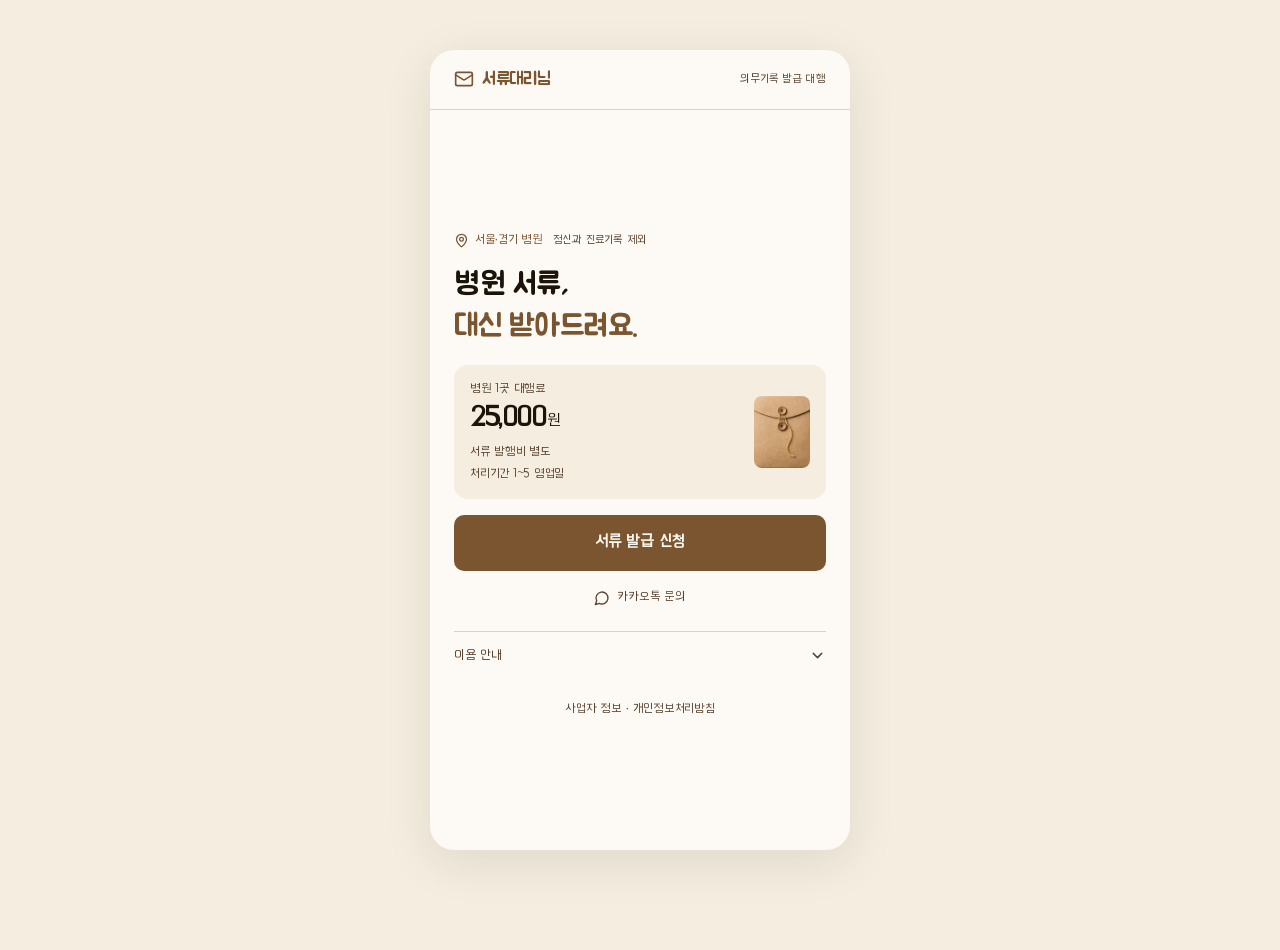
==== commit b66bb293: "Streamline photo-only intake and receipt details" ====
--- a/index.html
+++ b/index.html
@@ -712,27 +712,19 @@
   .fp-total-val{font-size:19px;}
 }
 </style>
-<script src="id-ocr.js?v=20261123-audit" defer></script>
 <style>
 #screen2 .fscroll,#screen4 .fscroll{padding-top:12px}
 #screen2 .field{margin-bottom:16px}
 #screen2 .upload-area{padding:18px;margin-bottom:8px}
 #screen2 .upload-title{font-size:17px}
 #screen2 .upload-sub{font-size:13px}
-.identity-grid{display:grid;grid-template-columns:1fr 1fr;gap:0 12px}
 .kakao-contact{display:block;text-align:center;background:#fee500;color:#191919;text-decoration:none;padding:15px;border-radius:12px;font-size:16px;font-weight:700;margin-top:16px}
-.manual-id{background:none;border:0;color:var(--amber);padding:8px 0;margin-bottom:12px;font:inherit;cursor:pointer}
-.identity-grid>.field:last-child{grid-column:1/-1}
-.compact-check{display:flex;align-items:center;gap:9px;font-size:14px;line-height:1.5;margin:8px 0 20px;cursor:pointer}
-.compact-check input{width:19px!important;height:19px;flex-shrink:0;accent-color:var(--amber)}
-.compact-status{font-size:13px;color:var(--t3);line-height:1.5;margin:0 0 16px}
-.compact-heading{font-size:17px;margin:16px 0 10px}
 #screen2 .sig-wrap{margin-bottom:12px}
 #screen2 input:not([type=checkbox]){font-size:16px;min-width:0}
 #screen2 .field-label{font-size:15px}
 #screen4 .ur-title{font-size:17px}
 </style>
-<link rel="stylesheet" href="/design.css?v=20261123-baemin">
+<link rel="stylesheet" href="/design.css?v=photo-intake-v4">
 </head>
 <body>
 <!-- Lucide 0.468.0, ISC. See vendor/lucide-LICENSE.txt. -->
@@ -843,35 +835,19 @@
         </div>
       </div>
       <div class="fscroll">
-        <!-- 업로드 전 -->
-        <div class="upload-area" id="uploadArea" role="button" tabindex="0" aria-label="신분증 사진 선택" onclick="if(event.target.id!=='idCardFile') document.getElementById('idCardFile').click()" onkeydown="if(event.target===this&&(event.key==='Enter'||event.key===' ')){event.preventDefault();document.getElementById('idCardFile').click()}">
-          <input type="file" id="idCardFile" accept="image/*" onchange="handleUpload(this)">
-          <div class="upload-title" id="uploadTitle">신분증 사진 올리기</div>
-          <div class="upload-sub" id="uploadSub">신분증 이름을 자동으로 읽어요.</div>
+        <div class="field">
+          <label class="field-label" for="patientPhone">연락받을 휴대폰 번호 <span class="req">*</span></label>
+          <input type="tel" id="patientPhone" maxlength="30" autocomplete="tel" required placeholder="010-0000-0000" aria-describedby="phoneUseHint">
+          <p class="sd-field-note" id="phoneUseHint">본인 명의로 입금하면 이 번호로 현금영수증을 처리해요.</p>
         </div>
-
-        <p id="ocrStatus" role="status" aria-live="polite" class="compact-status"></p>
-        <button type="button" id="manualIdentityEntry" class="sd-text-action" onclick="enterIdentityNameManually()" hidden>이름 직접 입력</button>
-        <div id="identityResult" class="sd-identity" hidden><div class="sd-identity-copy"><strong id="identityDisplay"></strong><span>신분증 이름</span></div><button type="button" class="sd-text-action" onclick="editIdentityName()">수정</button></div>
-        <div class="field" id="identityNameField" hidden>
-          <label class="field-label" for="patientName">신분증 이름 <span class="req">*</span></label>
-          <input type="text" id="patientName" maxlength="40" autocomplete="off" spellcheck="false" placeholder="신분증에 적힌 이름" oninput="syncIdentityDisplay()" aria-describedby="identityNameHint">
-          <div id="identityNameHint" style="font-size:13px;color:var(--t3);margin-top:7px;line-height:1.6;"></div>
-          <button type="button" onclick="retryIdRecognition()" style="margin-top:8px;border:0;background:none;color:var(--amber);font:inherit;text-decoration:underline;">사진에서 다시 읽기</button>
+        <div class="field">
+          <button type="button" class="upload-area" id="uploadArea" onclick="document.getElementById('idCardFile').click()" aria-describedby="uploadSub">
+            <span class="upload-title" id="uploadTitle">신분증 사진 첨부</span>
+            <span class="req" aria-label="필수">*</span>
+          </button>
+          <input type="file" id="idCardFile" accept="image/*" onchange="handleUpload(this)" hidden>
+          <p class="upload-sub" id="uploadSub" role="status"></p>
         </div>
-        <div class="field"><label class="field-label" for="depositorName">입금자명</label><div class="sd-depositor-field"><span id="depositorDefault">신분증 이름</span><div id="depositorCustom" hidden><input id="depositorName" maxlength="40" class="sd-input" placeholder="입금자 이름" oninput="depositorEdited=true"></div><label class="sd-period-check"><input id="diffDepositor" type="checkbox" onchange="toggleDepositor()"><span>입금자가 달라요</span></label></div></div>
-        <input type="hidden" id="patientBirth">
-        <input type="hidden" id="patientAddress">
-          <div class="field">
-            <label class="field-label" for="patientPhone">휴대폰 번호 <span class="req">*</span></label>
-            <input type="tel" id="patientPhone" maxlength="30" autocomplete="tel" placeholder="010-0000-0000">
-          </div>
-        <div class="field">
-          <label class="field-label" for="email">서류 받을 이메일 <span class="req" id="emailRequired">*</span></label>
-          <input type="email" id="email" autocomplete="email" autocapitalize="none" spellcheck="false" maxlength="254" required placeholder="name@example.com">
-          <div id="emailHint" hidden style="font-size:13px;color:var(--t3);margin-top:7px;line-height:1.6;">서류를 받을 이메일이에요. 주소를 확인해 주세요.</div>
-        </div>
-
         <div class="sig-wrap">
           <div class="sig-bar">
             <span class="sig-hint" id="signatureHint">위임장·동의서 서명</span>
@@ -880,8 +856,19 @@
           <canvas id="signaturePad1" aria-label="위임장 및 동의서 서명" tabindex="-1" style="display:block;width:100%;height:116px;background:var(--base);cursor:crosshair;touch-action:none;"></canvas>
           <p class="sd-field-note">빈 칸에 서명해 주세요.</p>
         </div>
-
-
+        <div class="sd-payer-options">
+          <label class="sd-period-check"><input type="checkbox" id="diffDepositor" aria-controls="depositorCustom" onchange="toggleDepositor()"><span>입금자가 달라요</span></label>
+          <div id="depositorCustom" hidden>
+            <div class="field">
+              <label class="field-label" for="depositorName">입금자명 <span class="req">*</span></label>
+              <input type="text" id="depositorName" maxlength="40" autocomplete="off" placeholder="통장에 표시될 이름">
+            </div>
+            <div class="field">
+              <label class="field-label" for="receiptPhone">현금영수증 받을 휴대폰 번호 <span class="req">*</span></label>
+              <input type="tel" id="receiptPhone" maxlength="30" autocomplete="off" placeholder="010-0000-0000">
+            </div>
+          </div>
+        </div>
       </div>
       <div class="bottom">
         <div class="fee-preview">
@@ -907,11 +894,19 @@
       </div>
       <div class="fscroll">
         <div id="hospitalBlocks"></div>
-        <button type="button" id="addHospitalButton" class="sd-add-hospital" onclick="addHospital()"><span>＋ 병원 추가</span><small id="addHospitalPrice">+25,000원</small></button>
+        <button type="button" id="addHospitalButton" class="sd-add-hospital" onclick="addHospital()"><span>병원 추가</span><small id="addHospitalPrice">+25,000원</small></button>
         <fieldset class="sd-delivery-choice"><legend class="field-label">서류 수령</legend><div class="sd-delivery-grid">
           <button type="button" class="sd-option" id="delivery_email" aria-pressed="true" onclick="setDelivery('email')"><span class="delivery-radio"></span><span class="sd-option-copy"><strong>이메일</strong><small>무료</small></span></button>
           <button type="button" class="sd-option" id="delivery_post" aria-pressed="false" onclick="setDelivery('post')"><span class="delivery-radio"></span><span class="sd-option-copy"><strong>빠른 등기</strong><small>+20,000원</small></span></button>
-        </div><div id="postAddrBox" style="display:none;margin-top:12px"><label class="field-label" for="postAddress">받을 주소</label><input id="postAddress" maxlength="500" placeholder="등기 받을 주소" autocomplete="street-address"></div></fieldset>
+        </div></fieldset>
+        <div class="field" id="emailBox">
+          <label class="field-label" for="email">서류 받을 이메일 <span class="req">*</span></label>
+          <input type="email" id="email" maxlength="254" autocomplete="email" autocapitalize="none" spellcheck="false" required placeholder="name@example.com">
+        </div>
+        <div class="field" id="postAddrBox" hidden>
+          <label class="field-label" for="postAddress">등기 받을 주소 <span class="req">*</span></label>
+          <input type="text" id="postAddress" maxlength="500" autocomplete="street-address" placeholder="도로명 주소와 상세주소">
+        </div>
       </div>
       <div class="bottom">
         <div class="fee-preview" aria-live="polite">
@@ -936,7 +931,6 @@
 let hospitalCount = 1;
 let signaturePad  = null;
 let idCardFileObj = null;
-let idCardOcrFileObj = null;
 let idCardSelection = 0;
 let idCardLoading = false;
 let submissionBusy = false;
@@ -977,34 +971,14 @@
 
 const GAS_URL = 'https://script.google.com/macros/s/AKfycbwcOjgmyqA4D7PP1AzYp05sNLsBWcdqbnqcKh9acXwJNeqzaS6e3Il08DzTPxz41R77/exec';
 
-/* ================================================
-   입금자명 토글
-   ================================================ */
-
-
-/* ================================================
-   NAVIGATION
-   ================================================ */
-let depositorEdited = false;
 const periodDrafts = {};
-function syncIdentityDisplay() {
-  const name = v('patientName');
-  document.getElementById('identityDisplay').textContent = name;
-  document.getElementById('identityResult').hidden = !name;
-  document.getElementById('depositorDefault').textContent = name || '신분증 이름';
-  if (!depositorEdited) document.getElementById('depositorName').value = name;
-}
-function editIdentityName() {
-  const field = document.getElementById('identityNameField');
-  field.hidden = !field.hidden;
-  if (!field.hidden) document.getElementById('patientName').focus();
-}
 function toggleDepositor() {
   clearFieldError('depositorName');
+  clearFieldError('receiptPhone');
   const different = document.getElementById('diffDepositor').checked;
   document.getElementById('depositorCustom').hidden = !different;
-  document.getElementById('depositorDefault').hidden = different;
-  syncIdentityDisplay();
+  document.getElementById('depositorName').required = different;
+  document.getElementById('receiptPhone').required = different;
   if (different) document.getElementById('depositorName').focus();
 }
 function togglePeriod(i) {
@@ -1049,7 +1023,6 @@
     refreshFeePreview();
   }
   if (n === 2) {
-    syncIdentityDisplay();
     setTimeout(initSig, 200);
   }
 
@@ -1121,13 +1094,14 @@
   return true;
 }
 function validateApplicant() {
-  if (!validatePhoto() || !validateIdentityName()) return false;
-  if (document.getElementById('diffDepositor').checked && !validIdentityName(v('depositorName'))) {
-    return fieldError('depositorName', '입금자 이름을 입력해 주세요.');
-  }
-  if (!validateContactFields()) return false;
+  if (!isMobileNumber(getContactPhone())) return fieldError('patientPhone', '문자 안내를 받을 휴대폰 번호를 확인해 주세요.');
+  if (!validatePhoto()) return false;
   if (!signaturePad && typeof SignaturePad === 'undefined') return fieldError('signaturePad1', '서명 기능을 불러오지 못했어요. 페이지를 다시 열어 주세요.');
   if (!signaturePad || signaturePad.isEmpty()) return fieldError('signaturePad1', '위임장과 동의서에 사용할 서명을 적어 주세요.');
+  if (document.getElementById('diffDepositor').checked) {
+    if (!validDepositorName(v('depositorName'))) return fieldError('depositorName', '입금자 이름을 확인해 주세요.');
+    if (!isMobileNumber(v('receiptPhone').trim())) return fieldError('receiptPhone', '현금영수증 받을 휴대폰 번호를 확인해 주세요.');
+  }
   return true;
 }
 function validateHospitals() {
@@ -1142,21 +1116,20 @@
     if (!v('docEtc_' + i).trim()) return fieldError('docEtc_' + i, '발급받을 서류 이름을 입력해 주세요.');
     if (!v('treatPeriod_' + i).trim()) return fieldError('treatPeriod_' + i, '발급받을 기간을 입력해 주세요.');
   }
-  if (deliveryMethod === 'post' && !v('postAddress').trim()) return fieldError('postAddress', '등기 받을 주소를 입력해 주세요.');
-  return true;
+  if (deliveryMethod === 'post') return Boolean(v('postAddress').trim()) || fieldError('postAddress', '등기 받을 주소를 입력해 주세요.');
+  return validateDeliveryEmail();
 }
 function v(id) { return (document.getElementById(id)||{}).value || ''; }
 
 function getContactPhone() {
   return v('patientPhone').trim();
 }
-function validateContactFields() {
-  const phone = getContactPhone();
-  if (!/^[0-9\s-]+$/.test(phone) || !/^01(?:0\d{8}|[16789]\d{7,8})$/.test(phone.replace(/[\s-]/g, ''))) {
-    return fieldError('patientPhone', '문자 안내를 받을 휴대폰 번호를 확인해 주세요.');
-  }
+function isMobileNumber(phone) {
+  return /^[0-9\s-]+$/.test(phone) && /^01(?:0\d{8}|[16789]\d{7,8})$/.test(phone.replace(/[\s-]/g, ''));
+}
+function validateDeliveryEmail() {
   const email = v('email').trim();
-  if ((deliveryMethod === 'email' && !email) || (email && (email.length > 254 || !/^[A-Za-z0-9!#$%&'*+\-/=?^_`{|}~]+(?:\.[A-Za-z0-9!#$%&'*+\-/=?^_`{|}~]+)*@[A-Za-z0-9](?:[A-Za-z0-9-]*[A-Za-z0-9])?(?:\.[A-Za-z0-9](?:[A-Za-z0-9-]*[A-Za-z0-9])?)+$/.test(email)))) {
+  if (!email || email.length > 254 || !/^[A-Za-z0-9!#$%&'*+\-/=?^_`{|}~]+(?:\.[A-Za-z0-9!#$%&'*+\-/=?^_`{|}~]+)*@[A-Za-z0-9](?:[A-Za-z0-9-]*[A-Za-z0-9])?(?:\.[A-Za-z0-9](?:[A-Za-z0-9-]*[A-Za-z0-9])?)+$/.test(email)) {
     return fieldError('email', '서류를 받을 이메일 주소를 확인해 주세요.');
   }
   return true;
@@ -1173,12 +1146,10 @@
   clearFieldError('email');
   document.getElementById('delivery_email').setAttribute('aria-pressed', String(method === 'email'));
   document.getElementById('delivery_post').setAttribute('aria-pressed', String(method === 'post'));
-  document.getElementById('postAddrBox').style.display = method === 'post' ? 'block' : 'none';
+  document.getElementById('postAddrBox').hidden = method !== 'post';
+  document.getElementById('postAddress').required = method === 'post';
+  document.getElementById('emailBox').hidden = method !== 'email';
   document.getElementById('email').required = method === 'email';
-  document.getElementById('emailRequired').style.display = method === 'email' ? '' : 'none';
-  const emailHint = document.getElementById('emailHint');
-  emailHint.hidden = method === 'email';
-  emailHint.textContent = method === 'post' ? '등기로 받으면 이메일은 생략해도 돼요.' : '';
   refreshFeePreview();
 }
 function calcFee() {
@@ -1233,7 +1204,14 @@
             <label class="field-label" for="docEtc_${i}">발급 서류 <span class="req">*</span></label>
             <input type="text" id="docEtc_${i}" maxlength="500" placeholder="예: 진단서, 진료비내역서, 영상CD">
           </div>
-          <div class="field"><label class="field-label" for="treatPeriod_${i}">발급 기간</label><div class="sd-period-field"><span id="periodAll_${i}">전체 기간</span><input class="sd-input" type="text" id="treatPeriod_${i}" maxlength="300" value="전체 기간" placeholder="예: 2025.01 ~ 2026.03" hidden><label class="sd-period-check"><input type="checkbox" id="periodToggle_${i}" onchange="togglePeriod(${i})"><span>기간 지정</span></label></div></div>
+          <div class="field sd-period-group">
+            <div class="sd-field-heading">
+              <label class="field-label" for="treatPeriod_${i}">발급 기간</label>
+              <label class="sd-period-check"><input type="checkbox" id="periodToggle_${i}" onchange="togglePeriod(${i})"><span>기간 지정</span></label>
+            </div>
+            <span id="periodAll_${i}">전체 기간</span>
+            <input class="sd-input" type="text" id="treatPeriod_${i}" maxlength="300" value="전체 기간" placeholder="예: 2025.01 ~ 2026.03" hidden>
+          </div>
         </div>
       </div>`;
 }
@@ -1260,6 +1238,7 @@
   hospitalCoords.push(null);
   appendHospitalBlock(hospitalCount);
   refreshFeePreview();
+  document.getElementById('hospital_' + hospitalCount).focus();
 }
 
 function removeHospital(index) {
@@ -1490,18 +1469,11 @@
   if (submissionBusy || submissionComplete) return;
   clearFieldError('uploadArea');
   const selection = ++idCardSelection;
-  cancelIdRecognition();
   if (signaturePad && typeof signaturePad.clear === 'function') signaturePad.clear();
-  ['patientName', 'patientBirth', 'patientAddress'].forEach(function(id) { document.getElementById(id).value = ''; });
-  document.getElementById('identityNameField').hidden = true;
-  document.getElementById('ocrStatus').textContent = '';
-  document.getElementById('identityResult').hidden = true;
-  syncIdentityDisplay();
   const file = input.files[0];
   // 같은 사진을 다시 선택해도 파일 선택 이벤트가 발생하게 한다.
   input.value = '';
   idCardFileObj = null;
-  idCardOcrFileObj = null;
   idCardLoading = true;
   const area = document.getElementById('uploadArea');
   if (area) area.classList.remove('has-file');
@@ -1513,7 +1485,6 @@
   function fail() {
     if (selection !== idCardSelection) return;
     idCardFileObj = null;
-    idCardOcrFileObj = null;
     idCardLoading = false;
     input.value = '';
     uploadTitle.textContent = '신분증 사진 다시 올리기';
@@ -1525,12 +1496,10 @@
     if (selection !== idCardSelection) return;
     clearFieldError('uploadArea');
     idCardFileObj = accepted;
-    // OCR reads the original pixels; the smaller copy is only for submission.
-    idCardOcrFileObj = file;
     idCardLoading = false;
     if (area) area.classList.add('has-file');
-    uploadTitle.textContent = '사진 변경';
-    extractIdInfo(function() {});
+    uploadTitle.textContent = '신분증 사진 변경';
+    uploadSub.textContent = '사진을 첨부했어요.';
   }
   if ((file.type && !file.type.startsWith('image/')) || !file.size) { fail(); return; }
   const reader = new FileReader();
@@ -1571,119 +1540,15 @@
   try { reader.readAsDataURL(file); } catch (err) { fail(); }
 }
 
-/* ================================================
-   신분증 자동 추출 — 기기 내 OCR
-   ================================================ */
-let activeIdRecognition = null;
-let idRecognitionBusy = false;
-let identityOcrName = '';
-let identityOcrStatus = 'missing';
-function normalizedIdentityName(value) {
+function normalizedDepositorName(value) {
   const name = String(value || '').normalize('NFKC').replace(/\s+/g, ' ').trim();
   return /^[가-힣 ]+$/.test(name) ? name.replace(/ /g, '') : name;
 }
-function validIdentityName(value) {
-  const name = normalizedIdentityName(value);
+function validDepositorName(value) {
+  const name = normalizedDepositorName(value);
   if (/^(신청인|신청인이름|고객|고객명|환자|환자명|성명|이름|홍길동예시|확인필요|발급일|발급일자|주소|주민등록증|운전면허증|대한민국)$/.test(name)) return false;
   return /^[가-힣]{2,10}$/.test(name.replace(/ /g, '')) || /^[A-Za-z][A-Za-z .'-]{1,38}[A-Za-z]$/.test(name);
 }
-function validateIdentityName() {
-  if (idRecognitionBusy) {
-    return fieldError('manualIdentityEntry', '신분증을 읽고 있어요. 기다리거나 이름을 직접 입력해 주세요.');
-  }
-  const name = normalizedIdentityName(v('patientName'));
-  if (!validIdentityName(name)) {
-    document.getElementById('identityNameField').hidden = false;
-    return fieldError('patientName', '신분증에 적힌 이름을 입력해 주세요.');
-  }
-  document.getElementById('patientName').value = name;
-  return true;
-}
-function retryIdRecognition() {
-  if (!idCardFileObj || idRecognitionBusy || submissionBusy || submissionComplete) return;
-  ['patientName', 'patientBirth', 'patientAddress'].forEach(function(id) { document.getElementById(id).value = ''; });
-  extractIdInfo(function() {});
-}
-function cancelIdRecognition() {
-  clearFieldError('manualIdentityEntry');
-  const job = activeIdRecognition;
-  activeIdRecognition = null;
-  idRecognitionBusy = false;
-  document.getElementById('patientName').disabled = false;
-  document.getElementById('manualIdentityEntry').hidden = true;
-  if (job) job.cancel();
-}
-function enterIdentityNameManually() {
-  if (!idCardFileObj || idCardLoading || submissionBusy || submissionComplete) return;
-  cancelIdRecognition();
-  identityOcrName = '';
-  identityOcrStatus = 'missing';
-  document.getElementById('identityNameField').hidden = false;
-  document.getElementById('ocrStatus').textContent = '신분증 사진에 적힌 이름을 입력해 주세요.';
-  syncIdentityDisplay();
-  document.getElementById('patientName').focus();
-}
-function extractIdInfo(done) {
-  done = typeof done === 'function' ? done : function() {};
-  const status = document.getElementById('ocrStatus');
-  const field = document.getElementById('identityNameField');
-  const input = document.getElementById('patientName');
-  cancelIdRecognition();
-  identityOcrName = '';
-  identityOcrStatus = 'missing';
-  field.hidden = true;
-  document.getElementById('identityResult').hidden = true;
-  input.disabled = false;
-  if (!idCardFileObj || !window.SeoryuIdOCR || typeof window.SeoryuIdOCR.recognize !== 'function') {
-    field.hidden = !idCardFileObj;
-    if (status) status.textContent = idCardFileObj ? '이름을 읽지 못했어요. 사진을 보고 입력해 주세요.' : '';
-    done(); return;
-  }
-  const selection = idCardSelection;
-  const fields = ['patientName','patientBirth','patientAddress'];
-  const initial = fields.map(v);
-  let job;
-  try {
-    job = window.SeoryuIdOCR.recognize(idCardOcrFileObj || idCardFileObj, function(p) {
-      if (job && activeIdRecognition === job && status) status.textContent = '신분증 이름을 확인하고 있어요…';
-    });
-    if (!job || !job.promise || typeof job.cancel !== 'function') throw new Error('ocr_unavailable');
-  } catch (err) {
-    field.hidden = false;
-    if (status) status.textContent = '이름을 읽지 못했어요. 사진을 보고 입력해 주세요.';
-    done(); return;
-  }
-  activeIdRecognition = job;
-  idRecognitionBusy = true;
-  input.disabled = true;
-  document.getElementById('manualIdentityEntry').hidden = false;
-  if (status) status.textContent = '신분증을 읽고 있어요. 연락처를 입력해 주세요.';
-  job.promise.then(function(result) {
-    if (selection !== idCardSelection || activeIdRecognition !== job) return;
-    const name = result.nameStatus !== 'conflict' && validIdentityName(result.name) ? normalizedIdentityName(result.name) : '';
-    identityOcrName = name;
-    identityOcrStatus = result.nameStatus || (name ? 'single' : 'missing');
-    [name,result.birth,result.address].forEach(function(value,i) {
-      // Never overwrite edits made while OCR was running.
-      if (value && v(fields[i]) === initial[i]) document.getElementById(fields[i]).value = value;
-    });
-    field.hidden = !!name;
-    syncIdentityDisplay();
-    if (status) status.textContent = name ? '' : '이름이 또렷하지 않아요. 이름을 입력하거나 사진을 다시 올려 주세요.';
-  }).catch(function() {
-    if (selection === idCardSelection && activeIdRecognition === job && status) { field.hidden=false; status.textContent = '이름을 읽지 못했어요. 사진을 보고 입력해 주세요.'; }
-  }).finally(function() {
-    if (activeIdRecognition === job) {
-      clearFieldError('manualIdentityEntry');
-      activeIdRecognition = null;
-      idRecognitionBusy = false;
-      input.disabled = false;
-      document.getElementById('manualIdentityEntry').hidden = true;
-    }
-    done();
-  });
-}
-
 /* ================================================
    STEP 6 — 서명
    ================================================ */
@@ -1741,11 +1606,9 @@
   if (!validateHospitals() || !validateApplicant()) return;
   if (submissionUncertain && !confirm('이전 신청이 접수됐을 수 있어요. 먼저 접수 상태를 확인해 주세요.\n접수번호: ' + submissionOrderId + '\n\n다시 전송할까요? 중복 접수될 수 있어요.')) return;
 
-  const confirmedName = normalizedIdentityName(v('patientName'));
-  cancelIdRecognition();
   const orderId = submissionOrderId || ('SRY' + crypto.randomUUID());
   submissionOrderId = orderId;
-  var depositorName = document.getElementById('diffDepositor').checked ? normalizedIdentityName(v('depositorName')) : confirmedName;
+  const differentDepositor = document.getElementById('diffDepositor').checked;
   const hospitals = Array.from({length:hospitalCount}, (_, index) => {
     const i = index + 1;
     return {
@@ -1761,16 +1624,13 @@
   const extraNote = extraHospitals.length ? ['[추가 병원 정보]', ...extraHospitals].join('\n') : '';
   const payload = {
     action: 'sendMail',
-    schemaVersion: 3,
+    schemaVersion: 4,
     orderId,
-    patientName: confirmedName,
-    patientBirth: v('patientBirth'),
     patientPhone: v('patientPhone'),
-    patientAddress: v('patientAddress'),
     contactPhone: getContactPhone().replace(/[\s-]/g, ''),
-    email: v('email').trim(),
+    email: deliveryMethod === 'email' ? v('email').trim() : '',
     agentName: v('agentName'),
-    depositorName,
+    differentDepositor,
     hospitalName: hospitals.map(hospital => hospital.name).join(' / '),
     treatmentPeriod: first.period,
     treatmentStart: first.period,
@@ -1784,15 +1644,12 @@
     urgentFlags: Array(hospitalCount).fill(false),
     deliveryMethod,
     postAddress: deliveryMethod === 'post' ? v('postAddress').trim() : '',
-    signature: signaturePad.toDataURL().split(',')[1],
-    identityReview: {
-      version: 1,
-      name: confirmedName,
-      confirmed: true,
-      source: identityOcrName === confirmedName ? 'ocr_reviewed' : 'manual_reviewed',
-      ocrStatus: identityOcrStatus
-    }
+    signature: signaturePad.toDataURL().split(',')[1]
   };
+  if (differentDepositor) {
+    payload.depositorName = normalizedDepositorName(v('depositorName'));
+    payload.receiptPhone = v('receiptPhone').replace(/[\s-]/g, '');
+  }
 
   submissionBusy = true;
   document.querySelectorAll('.btn-next.submit').forEach(function(button) { button.disabled = true; });
@@ -1836,10 +1693,7 @@
         return;
       }
       if (!res || res.ok !== true || res.orderId !== orderId || typeof res.receiptNo !== 'string' || !res.receiptNo.trim() || !Number.isSafeInteger(res.baseAmount) || res.baseAmount <= 0 || !['waiting_payment', 'paid', 'delivered', 'cancelled'].includes(res.state)) throw new Error('Unconfirmed receipt');
-      // A server that echoes names must agree with the reviewed submission.
-      ['patientName', 'depositorName'].forEach(function(key) {
-        if (Object.prototype.hasOwnProperty.call(res, key) && normalizedIdentityName(res[key]) !== (key === 'depositorName' ? depositorName : confirmedName)) throw new Error('Identity mismatch');
-      });
+      if (differentDepositor && Object.hasOwn(res, 'depositorName') && normalizedDepositorName(res.depositorName) !== payload.depositorName) throw new Error('Depositor mismatch');
       submissionComplete = true;
       submissionBusy = false;
       submissionUncertain = false;
@@ -1848,7 +1702,7 @@
       document.getElementById('receiptNum').textContent = res.orderId;
       document.getElementById('receiptMeta').textContent = res.receiptNo !== res.orderId ? '접수번호: ' + res.receiptNo : '';
       document.getElementById('successFee').textContent = res.baseAmount.toLocaleString() + '원';
-      document.getElementById('successDepositor').textContent = depositorName;
+      document.getElementById('successDepositor').textContent = differentDepositor ? payload.depositorName : '신분증 명의';
       document.getElementById('successDelivery').textContent = payload.deliveryMethod === 'email' ? '서류 수령: ' + payload.email : '서류 수령: 빠른 등기';
       const waiting = res.state === 'waiting_payment';
       document.getElementById('successBank').style.display = waiting ? '' : 'none';
@@ -1914,12 +1768,12 @@
 
     <div style="margin-bottom:14px;">
       <strong style="color:var(--t2);">1. 수집 항목</strong><br>
-      성명, 생년월일, 환자 연락처, 연락받을 휴대폰, 이메일, 주소, 신분증 사본, 서명, 발급 요청 의료기관 및 진료 정보
+      신분증 사본에 기재된 성명·생년월일·주소, 연락받을 휴대폰 번호, 수령 이메일 또는 등기 주소, 서명, 발급 요청 의료기관 및 진료 정보, 별도 입금자명과 현금영수증용 휴대폰 번호
     </div>
 
     <div style="margin-bottom:14px;">
       <strong style="color:var(--t2);">2. 수집 목적</strong><br>
-      의무기록 발급 대행 업무 수행 (대리 발급 신청 시 의료기관 제출용), 진행·비용 안내 및 서류 전달
+      의무기록 발급 대행과 의료기관 제출, 진행·비용 안내, 서류 전달, 입금 확인 및 현금영수증 처리
     </div>
 
     <div style="margin-bottom:14px;">
--- a/design.css
+++ b/design.css
@@ -63,21 +63,11 @@
 
     #app .sd-hospital-unit + .sd-hospital-unit { border-top: 1px solid var(--sd-line); margin-top: 22px; padding-top: 17px; }
     #app .sd-text-action { min-height: 44px; padding: 8px 0 8px 8px; border: 0; background: transparent; color: var(--sd-sub); font-size: 12px; }
-    #app .sd-period-check { display: flex; align-items: center; gap: 7px; min-height: 44px; }
-    #app .sd-period-check input { accent-color: var(--sd-brand); margin: 0; width: 16px; height: 16px; }
-    #app .sd-add-hospital { display: flex; align-items: center; justify-content: space-between; gap: 14px; width: 100%; min-height: 48px; margin-top: 16px; padding: 11px 14px; border: 1px dashed var(--sd-line); border-radius: 10px; background: transparent; color: var(--sd-brand); font-size: 14px; font-weight: 600; }
-    #app .sd-add-hospital span { display: inline-flex; align-items: center; gap: 6px; }
-    #app .sd-add-hospital svg { width: 17px; height: 17px; }
-    #app .sd-add-hospital small { font-size: 12px; font-weight: 500; color: var(--sd-sub); white-space: nowrap; }
     #app .sd-delivery-grid { display: grid; grid-template-columns: repeat(2,minmax(0,1fr)); gap: 9px; }
     #app .sd-delivery-grid .sd-option { padding: 13px 11px; gap: 8px; min-height: 74px; }
     #app .sd-delivery-grid .sd-option input { flex: 0 0 auto; }
     #app .sd-delivery-grid .sd-option-copy strong { font-size: 13px; }
     #app .sd-delivery-grid .sd-option-copy small { font-size: 12px; }
-    #app .sd-identity { display: flex; align-items: center; justify-content: space-between; gap: 12px; padding: 7px 0 0; }
-    #app .sd-identity-copy { display: flex; align-items: center; flex-wrap: wrap; gap: 8px; }
-    #app .sd-identity-copy strong { font-size: 15px; font-weight: 650; }
-    #app .sd-identity-copy span { font-size: 12px; color: var(--sd-sub); }
 
     #app .sd-header { min-height: 64px; padding-top: 18px; padding-bottom: 18px; }
     #app .sd-header-note { font-size: 11px; }
@@ -86,14 +76,8 @@
     #app .sd-step-label .sd-back svg { width: 15px; height: 15px; }
     #app .sd-hospital-unit { padding: 16px; border-radius: 14px; background: var(--sd-soft); }
     #app .sd-hospital-unit + .sd-hospital-unit { margin-top: 12px; border: 0; padding-top: 12px; }
-    #app .sd-add-hospital { min-height: 48px; border: 0; padding: 4px 2px; margin-top: 4px; font-size: 13px; font-weight: 500; }
-    #app .sd-period-field { display: flex; align-items: center; justify-content: space-between; gap: 10px; min-height: 49px; padding: 0 12px 0 14px; border: 1px solid var(--sd-line); border-radius: 10px; background: var(--sd-bg); }
-    #app .sd-period-field .sd-period-check { flex: 0 0 auto; gap: 6px; font-size: 12px; color: var(--sd-brand); }
-    #app .sd-period-field .sd-period-check input { width: 14px; height: 14px; }
     #app .sd-delivery-grid .sd-option { min-height: 64px; padding: 11px 12px; }
     #app .sd-delivery-grid .sd-option input { width: 16px; height: 16px; }
-    #app .sd-identity { padding: 12px 16px; background: var(--sd-soft); border-radius: 12px; }
-    #app .sd-identity-copy strong { font-size: 16px; font-weight: 600; }
 
     #app .sd-header { padding-top: 18px; padding-bottom: 18px; }
     #app .sd-brand { font-size: 17px; font-weight: 700; gap: 8px; }
@@ -101,23 +85,11 @@
     #app .sd-step-label { min-height: 40px; }
     #app .sd-step-label .sd-back { min-height: 40px; }
     #app .sd-hospital-unit { padding: 18px 16px; }
-    #app .sd-add-hospital { margin-top: 6px; min-height: 48px; padding: 6px 0; }
-    #app .sd-add-hospital small { font-weight: 400; }
     #app .sd-delivery-grid { gap: 10px; }
     #app .sd-delivery-grid .sd-option { min-height: 66px; border-radius: 10px; padding: 12px; }
     #app .sd-delivery-grid .sd-option-copy strong { font-size: 14px; font-weight: 600; }
     #app .sd-delivery-grid .sd-option-copy small { margin-top: 1px; }
     #app .sd-primary { font-size: 16px; font-weight: 600; border-radius: 10px; }
-    #app .sd-identity { grid-column: 1; grid-row: 1; padding: 0; border-radius: 0; background: transparent; gap: 4px; }
-    #app .sd-identity-copy { gap: 2px; align-items: flex-start; flex-direction: column; }
-    #app .sd-identity-copy strong { font-size: 16px; }
-    #app .sd-identity-copy span { font-size: 11px; }
-    #app .sd-identity .sd-text-action { padding-left: 4px; padding-right: 4px; min-height: 44px; }
-
-    #app .sd-depositor-field { display:flex; align-items:center; justify-content:space-between; gap:10px; min-height:49px; padding:0 12px 0 14px; border:1px solid var(--sd-line); border-radius:10px; background:var(--sd-bg); }
-    #app .sd-depositor-field .sd-period-check { flex:0 0 auto; gap:6px; font-size:12px; color:var(--sd-brand); }
-    #app .sd-depositor-field .sd-period-check input,
-    #app .sd-period-field .sd-period-check input { width:14px; height:14px; }
 
     #app .sd-main { padding:24px 24px 24px; }
     #app .sd-eyebrow { font-size:12px; font-weight:500; gap:6px; margin-bottom:4px; }
@@ -145,10 +117,9 @@
   
 .sd-icon { fill:none; stroke:currentColor; stroke-width:2; stroke-linecap:round; stroke-linejoin:round; }
 
-/* Production adapters retain the existing intake, OCR and search handlers. */
 body { background:#f4ede0; }
 #app { max-width:420px; min-height:100dvh; margin:0 auto; border-radius:0; padding:0; color-scheme:light; overflow:clip; }
-#app .welcome-screen { display:block; }
+#app .welcome-screen { display:flex; }
 #app .sd-secondary { text-decoration:none; }
 #app .form-screen { flex:none; }
 #app .fhdr { padding:4px 24px 0; border:0; background:var(--sd-bg); }
@@ -164,9 +135,9 @@
 #app .field-label { font-size:13px; font-weight:600; margin-bottom:8px; color:var(--sd-ink); letter-spacing:inherit; }
 #app .field-label .req { display:inline; color:var(--danger); font-size:12px; }
 #app .field-error { flex:0 0 100%; color:var(--danger); font-size:13px; line-height:1.5; margin:6px 0 0; word-break:keep-all; }
-#app .sd-period-field:has(.field-error), #app .sd-depositor-field:has(.field-error) { flex-wrap:wrap; padding-bottom:8px; }
-#app [aria-invalid=true] { outline:1px solid var(--danger); outline-offset:0; }
-#app input:not([type=checkbox]):not([type=file]) { min-width:0; width:100%; min-height:49px; padding:12px 14px; font-size:16px; border:1px solid var(--sd-line); border-radius:10px; background:var(--sd-bg); color:var(--sd-ink); box-shadow:none; }
+#app input:not([type=checkbox]):not([type=file]) { min-width:0; width:100%; min-height:49px; padding:12px 14px; font-size:17px; border:1px solid var(--sd-line); border-radius:10px; background:var(--sd-bg); color:var(--sd-ink); box-shadow:none; outline:none; transition:none; }
+#app input:not([type=checkbox]):not([type=file]):focus { border-color:var(--sd-brand); }
+#app input:not([type=checkbox]):not([type=file])[aria-invalid=true], #app .upload-area[aria-invalid=true], #app #signaturePad1[aria-invalid=true] { border-color:var(--danger); }
 #app .scard { border:0; box-shadow:none; padding:14px 12px; margin:0 0 10px; background:var(--sd-soft); border-radius:12px; overflow:visible; }
 #app .scard-head { padding:0 0 12px; background:none; border:0; font-size:12px; color:var(--sd-sub); }
 #app .scard-num { display:none; }
@@ -178,26 +149,53 @@
 #app .hosp-item-name { font-size:14px; font-weight:600; }
 #app .hosp-item-addr,#app .hosp-item-tel { font-size:12px; color:var(--sd-sub); }
 #app .hosp-selected-badge { display:block; margin:8px 0 0; padding:0 14px; font-size:12px; font-weight:400; color:var(--sd-sub); border:0; border-radius:0; background:none; }
-#app .sd-add-hospital { border:1px dashed var(--sd-line); background:none; padding:8px 12px; margin:0 0 14px; font-size:14px; font-weight:600; cursor:pointer; }
-#app .sd-period-field input[type=text] { flex:1; width:0; padding:12px 0; border:0; background:transparent; min-height:47px; }
-#app #depositorCustom { flex:1; min-width:0; }
-#app #depositorDefault { font-size:16px; }
-#app #depositorName { padding:12px 0; border:0; min-height:47px; }
-#app .sd-depositor-field .sd-period-check { font-size:12px; color:var(--sd-brand); flex:0 0 auto; }
-#app .sd-period-check input { flex:0 0 auto; width:14px; height:14px; }
+#app .sd-add-hospital,
+#app .upload-area {
+  display:flex;
+  align-items:center;
+  gap:12px;
+  width:100%;
+  min-height:52px;
+  padding:12px 16px;
+  border:1px solid var(--sd-brand);
+  border-radius:10px;
+  background:var(--sd-selected);
+  color:var(--sd-ink);
+  font-size:17px;
+  font-weight:600;
+  cursor:pointer;
+}
+#app .sd-add-hospital { justify-content:space-between; margin:4px 0 24px; }
+#app .sd-add-hospital span { display:inline-flex; align-items:center; gap:10px; }
+#app .sd-add-hospital span::before, #app .upload-area::before {
+  content:"";
+  width:16px;
+  height:16px;
+  flex:none;
+  color:var(--sd-brand);
+  background:linear-gradient(currentColor,currentColor) center / 100% 2px no-repeat,
+             linear-gradient(currentColor,currentColor) center / 2px 100% no-repeat;
+}
+#app .sd-add-hospital small { color:var(--sd-sub); font-size:14px; font-weight:400; white-space:nowrap; }
+#app .sd-add-hospital:disabled { opacity:.65; cursor:default; }
+#app .sd-field-heading { display:flex; align-items:center; justify-content:space-between; gap:12px; }
+#app .sd-field-heading .field-label { margin:0; }
+#app .sd-period-check { display:inline-flex; align-items:center; gap:8px; min-height:44px; color:var(--sd-sub); font-size:15px; cursor:pointer; }
+#app .sd-period-check input { width:17px; height:17px; flex:none; margin:0; accent-color:var(--sd-brand); }
+#app .sd-period-group > span { color:var(--sd-sub); font-size:16px; }
+#app .sd-payer-options { margin:16px 0; }
+#app #depositorCustom > .field { margin:8px 0 12px; }
+#app .sd-delivery-choice ~ .field { margin:14px 0 0; }
 #app [hidden] { display:none!important; }
 #app .fee-preview { background:none; border:0; padding:0; margin:0; border-radius:0; }
 #app .fp-total { border:0; padding:0; margin:0; align-items:baseline; gap:8px; }
 #app .sd-field-note { margin-top:4px; color:var(--sd-sub); font-size:13px; line-height:1.5; }
 #app .fp-total-label { color:var(--sd-sub); font-size:14px; font-weight:400; }
 #app .fp-total-val { color:var(--sd-ink); font-size:24px; font-weight:700; }
-#app .upload-area { margin:0 0 16px; padding:15px 14px; min-height:85px; background:var(--sd-soft); border:1px dashed var(--sd-line); border-radius:10px; }
-#app .upload-title { font-size:14px; font-weight:500; }
-#app .upload-sub:empty,#app #identityNameHint { display:none; }
-#app .upload-area.has-file { min-height:44px; border:0; padding:4px 0; background:none; text-align:right; margin:0; }
-#app #identityResult { margin:4px 0 14px; padding:10px 14px; border:1px solid var(--sd-line); border-radius:10px; background:var(--sd-soft); }
-#app .compact-status:empty { display:none; }
-#app .compact-status { font-size:12px; margin-bottom:16px; }
+#app .upload-area { justify-content:center; margin:0; transition:none; }
+#app .upload-title { margin:0; color:inherit; font:inherit; }
+#app .upload-sub { margin-top:6px; color:var(--sd-sub); font-size:14px; overflow-wrap:anywhere; }
+#app .upload-sub:empty { display:none; }
 #app .sig-wrap { border:0; border-radius:0; overflow:visible; background:none; margin-top:14px; }
 #app .sig-bar { background:none; padding:0 0 8px; border:0; }
 #app .sig-hint { color:var(--sd-ink); font-size:13px; font-weight:600; }
@@ -219,7 +217,10 @@
 #app .receipt-meta { font-size:13px; color:var(--sd-sub); overflow-wrap:anywhere; }
 #app .receipt-meta:not(:empty) { margin-top:5px; }
 #app .kakao-contact { display:flex; align-items:center; justify-content:center; min-height:44px; margin-top:10px; padding:8px; background:transparent; border:1px solid var(--sd-line); border-radius:10px; font-size:14px; font-weight:500; color:var(--sd-sub); }
-@media (min-width:768px) { #app { margin:24px auto; border-radius:24px; min-height:0; } }
+@media (min-width:768px) {
+  #app { margin:24px auto; border-radius:24px; min-height:0; }
+  #app.sd-home { min-height:min(calc(100svh - 48px), 800px); margin-block:max(24px, calc((100svh - 800px) / 2)); }
+}
 @media (max-width:370px) { #app .fhdr,#app .fscroll,#app .bottom { padding-left:20px; padding-right:20px; } #app .step-title { font-size:23px; } }
 body { color:var(--t1); }
 #app .sd-delivery-choice { border:0; margin:4px 0 0; padding:0; min-width:0; }
@@ -233,9 +234,8 @@
 #app .sd-step-label { min-height:40px; }
 #app .sd-main .sd-fee-amount { margin:4px 0 6px; }
 
-/* Keep the conversion area compact at any viewport height; guide and policy are optional. */
 #app .sd-header { min-height:calc(60px + env(safe-area-inset-top,0px)); padding-top:calc(14px + env(safe-area-inset-top,0px)); padding-bottom:14px; }
-#app #screen0 .sd-main { display:flex; flex-direction:column; gap:10px; width:100%; padding-top:22px; padding-bottom:max(12px,env(safe-area-inset-bottom,0px)); }
+#app #screen0 .sd-main { display:flex; flex-direction:column; gap:10px; width:100%; margin-block:auto; padding-top:24px; padding-bottom:max(24px,env(safe-area-inset-bottom,0px)); }
 #app .sd-home-guide { margin-top:0; border-top:1px solid var(--sd-line); flex-shrink:0; }
 #app #screen0 .sd-hero { display:flex; flex-direction:column; gap:18px; }
 #app #screen0 .sd-home-scope { display:flex; align-items:center; flex-wrap:wrap; gap:4px 10px; margin-bottom:12px; }
@@ -267,24 +267,20 @@
 #app .step-title { font-size:26px; }
 #app .success-h { font-size:29px; }
 #app .sd-header-note, #app .sd-scope-note, #app .sd-flow-num { font-size:12px; }
-#app .sd-eyebrow, #app .sd-fee-label, #app .sd-fee-note, #app .sd-flow-copy, #app .sd-legal-toggle, #app .sd-step-label, #app .sd-step-label .sd-back, #app .compact-status, #app .receipt-label, #app .intake-notice, #app .sig-clear { font-size:13px; }
+#app .sd-eyebrow, #app .sd-fee-label, #app .sd-fee-note, #app .sd-flow-copy, #app .sd-legal-toggle, #app .sd-step-label, #app .sd-step-label .sd-back, #app .receipt-label, #app .intake-notice, #app .sig-clear { font-size:13px; }
 #app .success-p, #app .fp-total-label { font-size:15px; }
 #app .sd-fee-amount { font-size:29px; }
 #app .sd-fee-amount small, #app .sd-primary, #app .btn-next { font-size:17px; }
 #app .sd-flow-title, #app .sd-guide-toggle, #app .field-label, #app .sig-hint { font-size:14px; }
-#app .sd-hero-actions .sd-secondary, #app .hosp-item-addr, #app .hosp-item-tel, #app .hosp-selected-badge, #app .sd-period-check, #app .sd-depositor-field .sd-period-check, #app .scard-head, #app .sd-help, #app .sd-add-hospital small { font-size:13px; }
+#app .sd-hero-actions .sd-secondary, #app .hosp-item-addr, #app .hosp-item-tel, #app .hosp-selected-badge, #app .scard-head, #app .sd-help { font-size:13px; }
 #app .hosp-item-name, #app .sd-option-copy strong { font-size:15px; }
 #app .sd-option-copy small { font-size:13px; }
 #app .sd-delivery-grid .sd-option-copy strong { font-size:15px; }
 #app .sd-delivery-grid .sd-option-copy small { font-size:13px; }
-#app input:not([type=checkbox]):not([type=file]) { font-size:17px; }
-#app #depositorDefault { font-size:17px; }
-#app .sd-add-hospital:disabled { opacity:.65; cursor:default; }
 #app .fp-total-val { font-size:25px; }
-#app .upload-title { font-size:15px; }
 #app .upload-area, #app .hosp-item { overflow-wrap:anywhere; }
 #app .hosp-item { cursor:pointer; }
-#app :is(button, a, input, [role=button], summary):focus-visible { outline:2px solid var(--sd-brand); outline-offset:3px; }
+#app :is(button, a, input[type=checkbox], [role=button], summary):focus-visible { outline:2px solid var(--sd-brand); outline-offset:3px; }
 #app .hosp-dropdown .hosp-item:focus-visible { outline-offset:-2px; }
 #successAccount { overflow-wrap:anywhere; }
 #checkModalSheet, #warningModalSheet { max-height:calc(100dvh - env(safe-area-inset-top, 0px)); overflow-y:auto; }
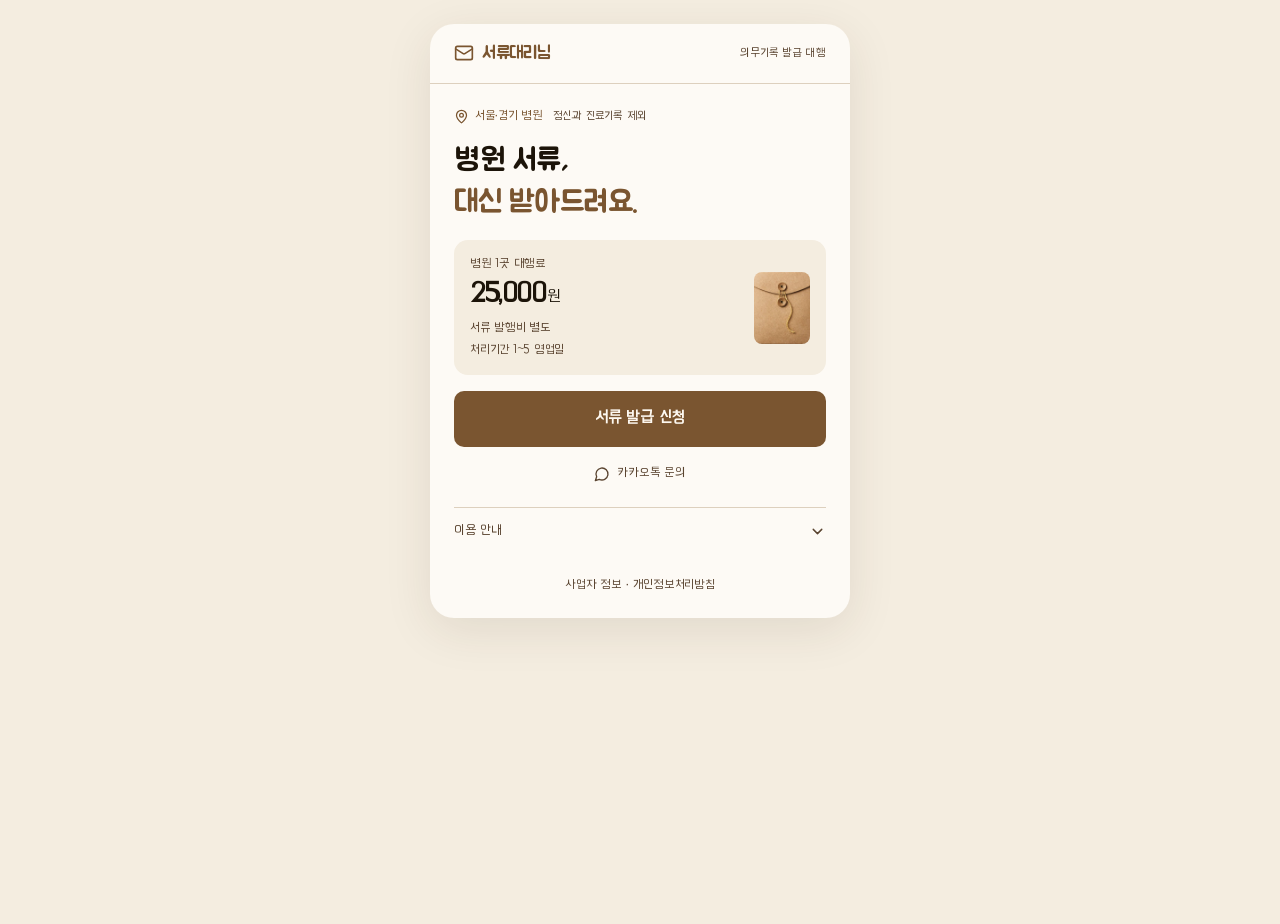
==== commit 700cfb76: "Split intake into three steps and confirm the payer before submission" ====
--- a/index.html
+++ b/index.html
@@ -712,19 +712,27 @@
   .fp-total-val{font-size:19px;}
 }
 </style>
+<script src="id-ocr.js?v=20261123-audit" defer></script>
 <style>
-#screen2 .fscroll,#screen4 .fscroll{padding-top:12px}
+#screen2 .fscroll,#screen3 .fscroll,#screen4 .fscroll{padding-top:12px}
 #screen2 .field{margin-bottom:16px}
 #screen2 .upload-area{padding:18px;margin-bottom:8px}
 #screen2 .upload-title{font-size:17px}
 #screen2 .upload-sub{font-size:13px}
+.identity-grid{display:grid;grid-template-columns:1fr 1fr;gap:0 12px}
 .kakao-contact{display:block;text-align:center;background:#fee500;color:#191919;text-decoration:none;padding:15px;border-radius:12px;font-size:16px;font-weight:700;margin-top:16px}
+.manual-id{background:none;border:0;color:var(--amber);padding:8px 0;margin-bottom:12px;font:inherit;cursor:pointer}
+.identity-grid>.field:last-child{grid-column:1/-1}
+.compact-check{display:flex;align-items:center;gap:9px;font-size:14px;line-height:1.5;margin:8px 0 20px;cursor:pointer}
+.compact-check input{width:19px!important;height:19px;flex-shrink:0;accent-color:var(--amber)}
+.compact-status{font-size:13px;color:var(--t3);line-height:1.5;margin:0 0 16px}
+.compact-heading{font-size:17px;margin:16px 0 10px}
 #screen2 .sig-wrap{margin-bottom:12px}
 #screen2 input:not([type=checkbox]){font-size:16px;min-width:0}
 #screen2 .field-label{font-size:15px}
 #screen4 .ur-title{font-size:17px}
 </style>
-<link rel="stylesheet" href="/design.css?v=photo-intake-v4">
+<link rel="stylesheet" href="/design.css?v=20261124-three-steps">
 </head>
 <body>
 <!-- Lucide 0.468.0, ISC. See vendor/lucide-LICENSE.txt. -->
@@ -824,88 +832,44 @@
       <a class="kakao-contact" href="https://pf.kakao.com/_XxjhEX/chat" target="_blank" rel="noopener noreferrer">카카오톡 문의</a>
     </div>
 
-    <!-- ────────────────────────
-         STEP 2 — 환자 정보
-         ──────────────────────── -->
-    <div class="form-screen" id="screen2">
+    <section class="form-screen" id="screen4" aria-labelledby="stepTitle4">
       <div class="fhdr">
-        <div class="sd-step-label"><button type="button" class="sd-back" onclick="goToStep(4)">← 병원 정보</button><strong>2 / 2</strong></div><div class="progress" id="progressBar2" aria-hidden="true"></div>
-        <div class="step-meta">
-          <h1 class="step-title">연락처와 서명</h1>
-        </div>
-      </div>
-      <div class="fscroll">
-        <div class="field">
-          <label class="field-label" for="patientPhone">연락받을 휴대폰 번호 <span class="req">*</span></label>
-          <input type="tel" id="patientPhone" maxlength="30" autocomplete="tel" required placeholder="010-0000-0000" aria-describedby="phoneUseHint">
-          <p class="sd-field-note" id="phoneUseHint">본인 명의로 입금하면 이 번호로 현금영수증을 처리해요.</p>
-        </div>
-        <div class="field">
-          <button type="button" class="upload-area" id="uploadArea" onclick="document.getElementById('idCardFile').click()" aria-describedby="uploadSub">
-            <span class="upload-title" id="uploadTitle">신분증 사진 첨부</span>
-            <span class="req" aria-label="필수">*</span>
-          </button>
-          <input type="file" id="idCardFile" accept="image/*" onchange="handleUpload(this)" hidden>
-          <p class="upload-sub" id="uploadSub" role="status"></p>
-        </div>
-        <div class="sig-wrap">
-          <div class="sig-bar">
-            <span class="sig-hint" id="signatureHint">위임장·동의서 서명</span>
-            <button class="sig-clear" onclick="clearSig()">다시 쓰기</button>
-          </div>
-          <canvas id="signaturePad1" aria-label="위임장 및 동의서 서명" tabindex="-1" style="display:block;width:100%;height:116px;background:var(--base);cursor:crosshair;touch-action:none;"></canvas>
-          <p class="sd-field-note">빈 칸에 서명해 주세요.</p>
-        </div>
-        <div class="sd-payer-options">
-          <label class="sd-period-check"><input type="checkbox" id="diffDepositor" aria-controls="depositorCustom" onchange="toggleDepositor()"><span>입금자가 달라요</span></label>
-          <div id="depositorCustom" hidden>
-            <div class="field">
-              <label class="field-label" for="depositorName">입금자명 <span class="req">*</span></label>
-              <input type="text" id="depositorName" maxlength="40" autocomplete="off" placeholder="통장에 표시될 이름">
-            </div>
-            <div class="field">
-              <label class="field-label" for="receiptPhone">현금영수증 받을 휴대폰 번호 <span class="req">*</span></label>
-              <input type="tel" id="receiptPhone" maxlength="30" autocomplete="off" placeholder="010-0000-0000">
-            </div>
-          </div>
-        </div>
-      </div>
-      <div class="bottom">
-        <div class="fee-preview">
-          <div class="fp-total"><span class="fp-total-label">대행료·배송비 합계</span><span class="fp-total-val" id="reviewFeeTotal">25,000원</span></div>
-          <p class="sd-field-note">서류 발행비 별도</p>
-        </div>
-        <p class="intake-notice">입금 확인 후 진행 · 단순 변심 환불 불가</p>
-        <button type="button" class="btn-next submit" onclick="nextStep(2)">신청하고 입금 안내 받기</button>
-      </div>
-    </div>
-
-    <input type="hidden" id="agentName" value="배승휴">
-
-    <!-- ────────────────────────
-         STEP 4 — 병원 정보
-         ──────────────────────── -->
-    <div class="form-screen" id="screen4">
-      <div class="fhdr">
-        <div class="sd-step-label"><button type="button" class="sd-back" onclick="goToStep(0)">← 처음으로</button><strong>1 / 2</strong></div><div class="progress" id="progressBar4" aria-hidden="true"></div>
-        <div class="step-meta">
-          <h1 class="step-title">병원과 발급 서류</h1>
-        </div>
+        <div class="sd-step-label"><button type="button" class="sd-back" onclick="goToStep(0)">← 처음으로</button><strong>1 / 3</strong></div>
+        <div class="progress" id="progressBar4" aria-hidden="true"></div>
+        <h1 class="step-title" id="stepTitle4" tabindex="-1">병원과 발급 서류</h1>
       </div>
       <div class="fscroll">
         <div id="hospitalBlocks"></div>
-        <button type="button" id="addHospitalButton" class="sd-add-hospital" onclick="addHospital()"><span>병원 추가</span><small id="addHospitalPrice">+25,000원</small></button>
-        <fieldset class="sd-delivery-choice"><legend class="field-label">서류 수령</legend><div class="sd-delivery-grid">
+        <button type="button" id="addHospitalButton" class="sd-add-hospital" onclick="addHospital()"><span>＋ 병원 추가</span><small id="addHospitalPrice">+25,000원</small></button>
+      </div>
+      <div class="bottom">
+        <div class="fee-preview" aria-live="polite">
+          <div class="fp-total"><span class="fp-total-label">병원 대행료</span><span class="fp-total-val" id="hospitalFeeTotal">25,000원</span></div>
+          <p class="sd-field-note">서류 발행비 별도</p>
+        </div>
+        <button type="button" class="btn-next" onclick="nextStep(4)">다음 · 수령 방법</button>
+      </div>
+    </section>
+
+    <section class="form-screen" id="screen3" aria-labelledby="stepTitle3">
+      <div class="fhdr">
+        <div class="sd-step-label"><button type="button" class="sd-back" onclick="goToStep(4)">← 병원 정보</button><strong>2 / 3</strong></div>
+        <div class="progress" id="progressBar3" aria-hidden="true"></div>
+        <h1 class="step-title" id="stepTitle3" tabindex="-1">수령 방법과 연락처</h1>
+      </div>
+      <div class="fscroll">
+        <fieldset class="sd-delivery-choice"><legend class="field-label">수령 방법</legend><div class="sd-delivery-grid">
           <button type="button" class="sd-option" id="delivery_email" aria-pressed="true" onclick="setDelivery('email')"><span class="delivery-radio"></span><span class="sd-option-copy"><strong>이메일</strong><small>무료</small></span></button>
           <button type="button" class="sd-option" id="delivery_post" aria-pressed="false" onclick="setDelivery('post')"><span class="delivery-radio"></span><span class="sd-option-copy"><strong>빠른 등기</strong><small>+20,000원</small></span></button>
-        </div></fieldset>
-        <div class="field" id="emailBox">
-          <label class="field-label" for="email">서류 받을 이메일 <span class="req">*</span></label>
-          <input type="email" id="email" maxlength="254" autocomplete="email" autocapitalize="none" spellcheck="false" required placeholder="name@example.com">
+        </div><div id="postAddrBox" style="display:none;margin-top:12px"><label class="field-label" for="postAddress">받을 주소</label><input id="postAddress" maxlength="500" placeholder="등기 받을 주소" autocomplete="street-address"></div></fieldset>
+        <div class="field">
+          <label class="field-label" for="patientPhone">연락받을 휴대폰 번호 <span class="req">*</span></label>
+          <input type="tel" id="patientPhone" maxlength="30" autocomplete="tel" required placeholder="010-0000-0000">
         </div>
-        <div class="field" id="postAddrBox" hidden>
-          <label class="field-label" for="postAddress">등기 받을 주소 <span class="req">*</span></label>
-          <input type="text" id="postAddress" maxlength="500" autocomplete="street-address" placeholder="도로명 주소와 상세주소">
+        <div class="field">
+          <label class="field-label" for="email">서류 받을 이메일 <span class="req" id="emailRequired">*</span></label>
+          <input type="email" id="email" autocomplete="email" autocapitalize="none" spellcheck="false" maxlength="254" required placeholder="name@example.com">
+          <div id="emailHint" hidden style="font-size:13px;color:var(--t3);margin-top:7px;line-height:1.6;">서류를 받을 이메일이에요. 주소를 확인해 주세요.</div>
         </div>
       </div>
       <div class="bottom">
@@ -916,9 +880,80 @@
             <span class="fp-total-val" id="feeTotal">25,000원</span>
           </div><p class="sd-field-note">서류 발행비 별도</p>
         </div>
-        <button type="button" class="btn-next" onclick="nextStep(4)">다음: 연락처와 서명</button>
+        <button type="button" class="btn-next" onclick="nextStep(3)">다음 · 신분증과 서명</button>
       </div>
-    </div>
+    </section>
+
+    <section class="form-screen" id="screen2" aria-labelledby="stepTitle2">
+      <div class="fhdr">
+        <div class="sd-step-label"><button type="button" class="sd-back" onclick="goToStep(3)">← 수령 방법</button><strong>3 / 3</strong></div>
+        <div class="progress" id="progressBar2" aria-hidden="true"></div>
+        <h1 class="step-title" id="stepTitle2" tabindex="-1">신분증 첨부와 서명</h1>
+      </div>
+      <div class="fscroll">
+        <!-- 업로드 전 -->
+        <div class="upload-area" id="uploadArea" role="button" tabindex="0" aria-label="신분증 사진 선택" onclick="if(event.target.id!=='idCardFile') document.getElementById('idCardFile').click()" onkeydown="if(event.target===this&&(event.key==='Enter'||event.key===' ')){event.preventDefault();document.getElementById('idCardFile').click()}">
+          <input type="file" id="idCardFile" accept="image/*" onchange="handleUpload(this)">
+          <div class="upload-title" id="uploadTitle">신분증 사진 올리기</div>
+          <div class="upload-sub" id="uploadSub">신분증 이름을 자동으로 읽어요.</div>
+        </div>
+
+        <p id="ocrStatus" role="status" aria-live="polite" class="compact-status"></p>
+        <button type="button" id="manualIdentityEntry" class="sd-text-action" onclick="enterIdentityNameManually()" hidden>이름 직접 입력</button>
+        <div id="identityResult" class="sd-identity" hidden><div class="sd-identity-copy"><strong id="identityDisplay"></strong><span>신분증 이름</span></div><button type="button" class="sd-text-action" onclick="editIdentityName()">수정</button></div>
+        <div class="field" id="identityNameField" hidden>
+          <label class="field-label" for="patientName">신분증 이름 <span class="req">*</span></label>
+          <input type="text" id="patientName" maxlength="40" autocomplete="off" spellcheck="false" placeholder="신분증에 적힌 이름" oninput="syncIdentityDisplay()" aria-describedby="identityNameHint">
+          <div id="identityNameHint" style="font-size:13px;color:var(--t3);margin-top:7px;line-height:1.6;"></div>
+          <button type="button" onclick="retryIdRecognition()" style="margin-top:8px;border:0;background:none;color:var(--amber);font:inherit;text-decoration:underline;">사진에서 다시 읽기</button>
+        </div>
+        <input type="hidden" id="patientBirth">
+        <input type="hidden" id="patientAddress">
+
+        <div class="sig-wrap">
+          <div class="sig-bar">
+            <span class="sig-hint" id="signatureHint">위임장·동의서 서명</span>
+            <button class="sig-clear" onclick="clearSig()">다시 쓰기</button>
+          </div>
+          <canvas id="signaturePad1" aria-label="위임장 및 동의서 서명" tabindex="-1" style="display:block;width:100%;height:116px;background:var(--base);cursor:crosshair;touch-action:none;"></canvas>
+          <p class="sd-field-note">빈 칸에 서명해 주세요.</p>
+        </div>
+      </div>
+      <div class="bottom">
+        <div class="fee-preview">
+          <div class="fp-total"><span class="fp-total-label">대행료·배송비 합계</span><span class="fp-total-val" id="reviewFeeTotal">25,000원</span></div>
+          <p class="sd-field-note">서류 발행비 별도</p>
+        </div>
+        <p class="intake-notice">입금 확인 후 진행 · 단순 변심 환불 불가</p>
+        <button type="button" id="openPayer" class="btn-next submit" aria-haspopup="dialog" aria-controls="payerDialog" onclick="nextStep(2)">신청하기</button>
+      </div>
+    </section>
+
+    <input type="hidden" id="agentName" value="배승휴">
+
+    <dialog id="payerDialog" aria-labelledby="payerTitle">
+      <form method="dialog" onsubmit="event.preventDefault();confirmPayer()">
+        <h2 id="payerTitle">누구 이름으로 입금하시나요?</h2>
+        <fieldset class="sd-payer-choices" aria-labelledby="payerTitle">
+          <label class="sd-payer-choice">
+            <input type="radio" name="payerMode" id="sameDepositor" required onchange="toggleDepositor()">
+            <span>신분증 명의로 입금 <strong id="depositorDefault"></strong></span>
+          </label>
+          <label class="sd-payer-choice">
+            <input type="radio" name="payerMode" id="diffDepositor" required aria-controls="depositorCustom" onchange="toggleDepositor()">
+            <span>다른 이름으로 입금</span>
+          </label>
+        </fieldset>
+        <div class="field" id="depositorCustom" hidden>
+          <label class="field-label" for="depositorName">입금자 이름</label>
+          <input type="text" id="depositorName" maxlength="40" autocomplete="off" placeholder="통장에 표시될 이름">
+        </div>
+        <div class="sd-payer-actions">
+          <button type="button" id="cancelPayer" class="sd-secondary" onclick="closePayerDialog()">돌아가기</button>
+          <button type="submit" id="confirmPayer" class="btn-next submit">신청 확정</button>
+        </div>
+      </form>
+    </dialog>
 
   </div><!-- /formArea -->
 
@@ -931,8 +966,10 @@
 let hospitalCount = 1;
 let signaturePad  = null;
 let idCardFileObj = null;
+let idCardOcrFileObj = null;
 let idCardSelection = 0;
 let idCardLoading = false;
+let hasAttachedPhoto = false;
 let submissionBusy = false;
 let submissionComplete = false;
 let submissionOrderId = '';
@@ -971,15 +1008,62 @@
 
 const GAS_URL = 'https://script.google.com/macros/s/AKfycbwcOjgmyqA4D7PP1AzYp05sNLsBWcdqbnqcKh9acXwJNeqzaS6e3Il08DzTPxz41R77/exec';
 
+/* ================================================
+   입금자명 토글
+   ================================================ */
+
+
+/* ================================================
+   NAVIGATION
+   ================================================ */
+const intakeSteps = [4, 3, 2];
 const periodDrafts = {};
+function syncIdentityDisplay() {
+  const name = v('patientName');
+  document.getElementById('identityDisplay').textContent = name;
+  document.getElementById('identityResult').hidden = !name;
+  document.getElementById('depositorDefault').textContent = name;
+}
+function editIdentityName() {
+  const field = document.getElementById('identityNameField');
+  field.hidden = !field.hidden;
+  if (!field.hidden) document.getElementById('patientName').focus();
+}
 function toggleDepositor() {
   clearFieldError('depositorName');
-  clearFieldError('receiptPhone');
   const different = document.getElementById('diffDepositor').checked;
   document.getElementById('depositorCustom').hidden = !different;
   document.getElementById('depositorName').required = different;
-  document.getElementById('receiptPhone').required = different;
+  clearFieldError('sameDepositor');
   if (different) document.getElementById('depositorName').focus();
+}
+function openPayerDialog() {
+  const dialog = document.getElementById('payerDialog');
+  if (dialog.open || submissionBusy || submissionComplete) return;
+  if (!validateHospitals() || !validateContactFields() || !validateApplicant()) return;
+  clearFieldError();
+  syncIdentityDisplay();
+  dialog.showModal();
+}
+function closePayerDialog() {
+  clearFieldError();
+  document.getElementById('payerDialog').close();
+  document.getElementById('openPayer').focus();
+}
+function validateDepositor() {
+  return !document.getElementById('diffDepositor').checked || validIdentityName(v('depositorName')) ||
+    fieldError('depositorName', '입금자 이름을 확인해 주세요.');
+}
+function confirmPayer() {
+  const dialog = document.getElementById('payerDialog');
+  if (!dialog.open || submissionBusy || submissionComplete) return;
+  if (!document.getElementById('sameDepositor').checked && !document.getElementById('diffDepositor').checked) {
+    fieldError('sameDepositor', '입금 명의를 선택해 주세요.');
+    return;
+  }
+  if (!validateDepositor()) return;
+  closePayerDialog();
+  submitForm();
 }
 function togglePeriod(i) {
   clearFieldError('treatPeriod_' + i);
@@ -1012,7 +1096,7 @@
   document.getElementById('formArea').style.flexDirection = 'column';
   document.getElementById('formArea').style.flex = '1';
 
-  for (const step of [4, 2]) {
+  for (const step of intakeSteps) {
     document.getElementById('screen' + step).classList.toggle('active', step === n);
   }
   if (n !== 0) updateProgress(n);
@@ -1023,16 +1107,19 @@
     refreshFeePreview();
   }
   if (n === 2) {
+    syncIdentityDisplay();
     setTimeout(initSig, 200);
   }
 
+  if (n > 0) document.getElementById('stepTitle' + n).focus({preventScroll:true});
   window.scrollTo(0, 0);
 }
 
 function nextStep(from) {
   try {
-    if (from === 4 && validateHospitals()) goToStep(2);
-    if (from === 2) submitForm();
+    if (from === 4 && validateHospitals()) goToStep(3);
+    if (from === 3 && validateContactFields()) goToStep(2);
+    if (from === 2) openPayerDialog();
   } catch (e) {
     alert('오류가 발생했어요. 입력 내용을 확인하거나 새로고침해 주세요.\n오류: ' + (e && e.message ? e.message : e));
     console.error('[nextStep error]', e);
@@ -1040,9 +1127,8 @@
 }
 
 function updateProgress(current) {
-  const ORDER = [4, 2];
-  const pos = ORDER.indexOf(current) + 1;
-  const total = ORDER.length;
+  const pos = intakeSteps.indexOf(current) + 1;
+  const total = intakeSteps.length;
   const allBars = document.querySelectorAll('.progress');
   allBars.forEach(pb => {
     pb.innerHTML = '';
@@ -1094,14 +1180,9 @@
   return true;
 }
 function validateApplicant() {
-  if (!isMobileNumber(getContactPhone())) return fieldError('patientPhone', '문자 안내를 받을 휴대폰 번호를 확인해 주세요.');
-  if (!validatePhoto()) return false;
+  if (!validatePhoto() || !validateIdentityName()) return false;
   if (!signaturePad && typeof SignaturePad === 'undefined') return fieldError('signaturePad1', '서명 기능을 불러오지 못했어요. 페이지를 다시 열어 주세요.');
   if (!signaturePad || signaturePad.isEmpty()) return fieldError('signaturePad1', '위임장과 동의서에 사용할 서명을 적어 주세요.');
-  if (document.getElementById('diffDepositor').checked) {
-    if (!validDepositorName(v('depositorName'))) return fieldError('depositorName', '입금자 이름을 확인해 주세요.');
-    if (!isMobileNumber(v('receiptPhone').trim())) return fieldError('receiptPhone', '현금영수증 받을 휴대폰 번호를 확인해 주세요.');
-  }
   return true;
 }
 function validateHospitals() {
@@ -1116,20 +1197,21 @@
     if (!v('docEtc_' + i).trim()) return fieldError('docEtc_' + i, '발급받을 서류 이름을 입력해 주세요.');
     if (!v('treatPeriod_' + i).trim()) return fieldError('treatPeriod_' + i, '발급받을 기간을 입력해 주세요.');
   }
-  if (deliveryMethod === 'post') return Boolean(v('postAddress').trim()) || fieldError('postAddress', '등기 받을 주소를 입력해 주세요.');
-  return validateDeliveryEmail();
+  return true;
 }
 function v(id) { return (document.getElementById(id)||{}).value || ''; }
 
 function getContactPhone() {
   return v('patientPhone').trim();
 }
-function isMobileNumber(phone) {
-  return /^[0-9\s-]+$/.test(phone) && /^01(?:0\d{8}|[16789]\d{7,8})$/.test(phone.replace(/[\s-]/g, ''));
-}
-function validateDeliveryEmail() {
+function validateContactFields() {
+  if (deliveryMethod === 'post' && !v('postAddress').trim()) return fieldError('postAddress', '등기 받을 주소를 입력해 주세요.');
+  const phone = getContactPhone();
+  if (!/^[0-9\s-]+$/.test(phone) || !/^01(?:0\d{8}|[16789]\d{7,8})$/.test(phone.replace(/[\s-]/g, ''))) {
+    return fieldError('patientPhone', '문자 안내를 받을 휴대폰 번호를 확인해 주세요.');
+  }
   const email = v('email').trim();
-  if (!email || email.length > 254 || !/^[A-Za-z0-9!#$%&'*+\-/=?^_`{|}~]+(?:\.[A-Za-z0-9!#$%&'*+\-/=?^_`{|}~]+)*@[A-Za-z0-9](?:[A-Za-z0-9-]*[A-Za-z0-9])?(?:\.[A-Za-z0-9](?:[A-Za-z0-9-]*[A-Za-z0-9])?)+$/.test(email)) {
+  if ((deliveryMethod === 'email' && !email) || (email && (email.length > 254 || !/^[A-Za-z0-9!#$%&'*+\-/=?^_`{|}~]+(?:\.[A-Za-z0-9!#$%&'*+\-/=?^_`{|}~]+)*@[A-Za-z0-9](?:[A-Za-z0-9-]*[A-Za-z0-9])?(?:\.[A-Za-z0-9](?:[A-Za-z0-9-]*[A-Za-z0-9])?)+$/.test(email)))) {
     return fieldError('email', '서류를 받을 이메일 주소를 확인해 주세요.');
   }
   return true;
@@ -1146,10 +1228,12 @@
   clearFieldError('email');
   document.getElementById('delivery_email').setAttribute('aria-pressed', String(method === 'email'));
   document.getElementById('delivery_post').setAttribute('aria-pressed', String(method === 'post'));
-  document.getElementById('postAddrBox').hidden = method !== 'post';
-  document.getElementById('postAddress').required = method === 'post';
-  document.getElementById('emailBox').hidden = method !== 'email';
+  document.getElementById('postAddrBox').style.display = method === 'post' ? 'block' : 'none';
   document.getElementById('email').required = method === 'email';
+  document.getElementById('emailRequired').style.display = method === 'email' ? '' : 'none';
+  const emailHint = document.getElementById('emailHint');
+  emailHint.hidden = method === 'email';
+  emailHint.textContent = method === 'post' ? '등기로 받으면 이메일은 생략해도 돼요.' : '';
   refreshFeePreview();
 }
 function calcFee() {
@@ -1165,6 +1249,7 @@
   if (f.addPost) html += `<div class="fp-row"><span class="fp-key">당일 빠른 등기</span><span class="fp-val">+20,000원</span></div>`;
   rows.innerHTML = html;
   const total = f.total.toLocaleString() + '원';
+  document.getElementById('hospitalFeeTotal').textContent = f.base.toLocaleString() + '원';
   document.getElementById('feeTotal').textContent = total;
   const reviewTotal = document.getElementById('reviewFeeTotal');
   if (reviewTotal) reviewTotal.textContent = total;
@@ -1204,14 +1289,7 @@
             <label class="field-label" for="docEtc_${i}">발급 서류 <span class="req">*</span></label>
             <input type="text" id="docEtc_${i}" maxlength="500" placeholder="예: 진단서, 진료비내역서, 영상CD">
           </div>
-          <div class="field sd-period-group">
-            <div class="sd-field-heading">
-              <label class="field-label" for="treatPeriod_${i}">발급 기간</label>
-              <label class="sd-period-check"><input type="checkbox" id="periodToggle_${i}" onchange="togglePeriod(${i})"><span>기간 지정</span></label>
-            </div>
-            <span id="periodAll_${i}">전체 기간</span>
-            <input class="sd-input" type="text" id="treatPeriod_${i}" maxlength="300" value="전체 기간" placeholder="예: 2025.01 ~ 2026.03" hidden>
-          </div>
+          <div class="field"><label class="field-label" for="treatPeriod_${i}">발급 기간</label><div class="sd-period-field"><span id="periodAll_${i}">전체 기간</span><input class="sd-input" type="text" id="treatPeriod_${i}" maxlength="300" value="전체 기간" placeholder="예: 2025.01 ~ 2026.03" hidden><label class="sd-period-check"><input type="checkbox" id="periodToggle_${i}" onchange="togglePeriod(${i})"><span>기간 지정</span></label></div></div>
         </div>
       </div>`;
 }
@@ -1238,7 +1316,6 @@
   hospitalCoords.push(null);
   appendHospitalBlock(hospitalCount);
   refreshFeePreview();
-  document.getElementById('hospital_' + hospitalCount).focus();
 }
 
 function removeHospital(index) {
@@ -1469,11 +1546,17 @@
   if (submissionBusy || submissionComplete) return;
   clearFieldError('uploadArea');
   const selection = ++idCardSelection;
-  if (signaturePad && typeof signaturePad.clear === 'function') signaturePad.clear();
+  cancelIdRecognition();
+  ['patientName', 'patientBirth', 'patientAddress'].forEach(function(id) { document.getElementById(id).value = ''; });
+  document.getElementById('identityNameField').hidden = true;
+  document.getElementById('ocrStatus').textContent = '';
+  document.getElementById('identityResult').hidden = true;
+  syncIdentityDisplay();
   const file = input.files[0];
   // 같은 사진을 다시 선택해도 파일 선택 이벤트가 발생하게 한다.
   input.value = '';
   idCardFileObj = null;
+  idCardOcrFileObj = null;
   idCardLoading = true;
   const area = document.getElementById('uploadArea');
   if (area) area.classList.remove('has-file');
@@ -1485,6 +1568,7 @@
   function fail() {
     if (selection !== idCardSelection) return;
     idCardFileObj = null;
+    idCardOcrFileObj = null;
     idCardLoading = false;
     input.value = '';
     uploadTitle.textContent = '신분증 사진 다시 올리기';
@@ -1495,11 +1579,24 @@
   function accept(accepted) {
     if (selection !== idCardSelection) return;
     clearFieldError('uploadArea');
+    if (hasAttachedPhoto) {
+      if (signaturePad && !signaturePad.isEmpty()) {
+        signaturePad.clear();
+        document.getElementById('signatureHint').textContent = '사진을 변경했어요. 다시 서명해 주세요.';
+      }
+      document.getElementById('sameDepositor').checked = false;
+      document.getElementById('diffDepositor').checked = false;
+      document.getElementById('depositorName').value = '';
+      toggleDepositor();
+    }
+    hasAttachedPhoto = true;
     idCardFileObj = accepted;
+    // OCR reads the original pixels; the smaller copy is only for submission.
+    idCardOcrFileObj = file;
     idCardLoading = false;
     if (area) area.classList.add('has-file');
-    uploadTitle.textContent = '신분증 사진 변경';
-    uploadSub.textContent = '사진을 첨부했어요.';
+    uploadTitle.textContent = '사진 변경';
+    extractIdInfo(function() {});
   }
   if ((file.type && !file.type.startsWith('image/')) || !file.size) { fail(); return; }
   const reader = new FileReader();
@@ -1540,15 +1637,119 @@
   try { reader.readAsDataURL(file); } catch (err) { fail(); }
 }
 
-function normalizedDepositorName(value) {
+/* ================================================
+   신분증 자동 추출 — 기기 내 OCR
+   ================================================ */
+let activeIdRecognition = null;
+let idRecognitionBusy = false;
+let identityOcrName = '';
+let identityOcrStatus = 'missing';
+function normalizedIdentityName(value) {
   const name = String(value || '').normalize('NFKC').replace(/\s+/g, ' ').trim();
   return /^[가-힣 ]+$/.test(name) ? name.replace(/ /g, '') : name;
 }
-function validDepositorName(value) {
-  const name = normalizedDepositorName(value);
+function validIdentityName(value) {
+  const name = normalizedIdentityName(value);
   if (/^(신청인|신청인이름|고객|고객명|환자|환자명|성명|이름|홍길동예시|확인필요|발급일|발급일자|주소|주민등록증|운전면허증|대한민국)$/.test(name)) return false;
   return /^[가-힣]{2,10}$/.test(name.replace(/ /g, '')) || /^[A-Za-z][A-Za-z .'-]{1,38}[A-Za-z]$/.test(name);
 }
+function validateIdentityName() {
+  if (idRecognitionBusy) {
+    return fieldError('manualIdentityEntry', '신분증을 읽고 있어요. 기다리거나 이름을 직접 입력해 주세요.');
+  }
+  const name = normalizedIdentityName(v('patientName'));
+  if (!validIdentityName(name)) {
+    document.getElementById('identityNameField').hidden = false;
+    return fieldError('patientName', '신분증에 적힌 이름을 입력해 주세요.');
+  }
+  document.getElementById('patientName').value = name;
+  return true;
+}
+function retryIdRecognition() {
+  if (!idCardFileObj || idRecognitionBusy || submissionBusy || submissionComplete) return;
+  ['patientName', 'patientBirth', 'patientAddress'].forEach(function(id) { document.getElementById(id).value = ''; });
+  extractIdInfo(function() {});
+}
+function cancelIdRecognition() {
+  clearFieldError('manualIdentityEntry');
+  const job = activeIdRecognition;
+  activeIdRecognition = null;
+  idRecognitionBusy = false;
+  document.getElementById('patientName').disabled = false;
+  document.getElementById('manualIdentityEntry').hidden = true;
+  if (job) job.cancel();
+}
+function enterIdentityNameManually() {
+  if (!idCardFileObj || idCardLoading || submissionBusy || submissionComplete) return;
+  cancelIdRecognition();
+  identityOcrName = '';
+  identityOcrStatus = 'missing';
+  document.getElementById('identityNameField').hidden = false;
+  document.getElementById('ocrStatus').textContent = '신분증 사진에 적힌 이름을 입력해 주세요.';
+  syncIdentityDisplay();
+  document.getElementById('patientName').focus();
+}
+function extractIdInfo(done) {
+  done = typeof done === 'function' ? done : function() {};
+  const status = document.getElementById('ocrStatus');
+  const field = document.getElementById('identityNameField');
+  const input = document.getElementById('patientName');
+  cancelIdRecognition();
+  identityOcrName = '';
+  identityOcrStatus = 'missing';
+  field.hidden = true;
+  document.getElementById('identityResult').hidden = true;
+  input.disabled = false;
+  if (!idCardFileObj || !window.SeoryuIdOCR || typeof window.SeoryuIdOCR.recognize !== 'function') {
+    field.hidden = !idCardFileObj;
+    if (status) status.textContent = idCardFileObj ? '이름을 읽지 못했어요. 사진을 보고 입력해 주세요.' : '';
+    done(); return;
+  }
+  const selection = idCardSelection;
+  const fields = ['patientName','patientBirth','patientAddress'];
+  const initial = fields.map(v);
+  let job;
+  try {
+    job = window.SeoryuIdOCR.recognize(idCardOcrFileObj || idCardFileObj, function(p) {
+      if (job && activeIdRecognition === job && status) status.textContent = '신분증 이름을 확인하고 있어요…';
+    });
+    if (!job || !job.promise || typeof job.cancel !== 'function') throw new Error('ocr_unavailable');
+  } catch (err) {
+    field.hidden = false;
+    if (status) status.textContent = '이름을 읽지 못했어요. 사진을 보고 입력해 주세요.';
+    done(); return;
+  }
+  activeIdRecognition = job;
+  idRecognitionBusy = true;
+  input.disabled = true;
+  document.getElementById('manualIdentityEntry').hidden = false;
+  if (status) status.textContent = '신분증을 읽고 있어요. 아래에 서명해 주세요.';
+  job.promise.then(function(result) {
+    if (selection !== idCardSelection || activeIdRecognition !== job) return;
+    const name = result.nameStatus !== 'conflict' && validIdentityName(result.name) ? normalizedIdentityName(result.name) : '';
+    identityOcrName = name;
+    identityOcrStatus = result.nameStatus || (name ? 'single' : 'missing');
+    [name,result.birth,result.address].forEach(function(value,i) {
+      // Never overwrite edits made while OCR was running.
+      if (value && v(fields[i]) === initial[i]) document.getElementById(fields[i]).value = value;
+    });
+    field.hidden = !!name;
+    syncIdentityDisplay();
+    if (status) status.textContent = name ? '' : '이름이 또렷하지 않아요. 이름을 입력하거나 사진을 다시 올려 주세요.';
+  }).catch(function() {
+    if (selection === idCardSelection && activeIdRecognition === job && status) { field.hidden=false; status.textContent = '이름을 읽지 못했어요. 사진을 보고 입력해 주세요.'; }
+  }).finally(function() {
+    if (activeIdRecognition === job) {
+      clearFieldError('manualIdentityEntry');
+      activeIdRecognition = null;
+      idRecognitionBusy = false;
+      input.disabled = false;
+      document.getElementById('manualIdentityEntry').hidden = true;
+    }
+    done();
+  });
+}
+
 /* ================================================
    STEP 6 — 서명
    ================================================ */
@@ -1603,12 +1804,14 @@
 
 function submitForm() {
   if (submissionBusy || submissionComplete) return;
-  if (!validateHospitals() || !validateApplicant()) return;
+  if (!validateHospitals() || !validateContactFields() || !validateApplicant() || !validateDepositor()) return;
   if (submissionUncertain && !confirm('이전 신청이 접수됐을 수 있어요. 먼저 접수 상태를 확인해 주세요.\n접수번호: ' + submissionOrderId + '\n\n다시 전송할까요? 중복 접수될 수 있어요.')) return;
 
+  const confirmedName = normalizedIdentityName(v('patientName'));
+  cancelIdRecognition();
   const orderId = submissionOrderId || ('SRY' + crypto.randomUUID());
   submissionOrderId = orderId;
-  const differentDepositor = document.getElementById('diffDepositor').checked;
+  var depositorName = document.getElementById('diffDepositor').checked ? normalizedIdentityName(v('depositorName')) : confirmedName;
   const hospitals = Array.from({length:hospitalCount}, (_, index) => {
     const i = index + 1;
     return {
@@ -1624,13 +1827,16 @@
   const extraNote = extraHospitals.length ? ['[추가 병원 정보]', ...extraHospitals].join('\n') : '';
   const payload = {
     action: 'sendMail',
-    schemaVersion: 4,
+    schemaVersion: 3,
     orderId,
+    patientName: confirmedName,
+    patientBirth: v('patientBirth'),
     patientPhone: v('patientPhone'),
+    patientAddress: v('patientAddress'),
     contactPhone: getContactPhone().replace(/[\s-]/g, ''),
-    email: deliveryMethod === 'email' ? v('email').trim() : '',
+    email: v('email').trim(),
     agentName: v('agentName'),
-    differentDepositor,
+    depositorName,
     hospitalName: hospitals.map(hospital => hospital.name).join(' / '),
     treatmentPeriod: first.period,
     treatmentStart: first.period,
@@ -1644,12 +1850,15 @@
     urgentFlags: Array(hospitalCount).fill(false),
     deliveryMethod,
     postAddress: deliveryMethod === 'post' ? v('postAddress').trim() : '',
-    signature: signaturePad.toDataURL().split(',')[1]
+    signature: signaturePad.toDataURL().split(',')[1],
+    identityReview: {
+      version: 1,
+      name: confirmedName,
+      confirmed: true,
+      source: identityOcrName === confirmedName ? 'ocr_reviewed' : 'manual_reviewed',
+      ocrStatus: identityOcrStatus
+    }
   };
-  if (differentDepositor) {
-    payload.depositorName = normalizedDepositorName(v('depositorName'));
-    payload.receiptPhone = v('receiptPhone').replace(/[\s-]/g, '');
-  }
 
   submissionBusy = true;
   document.querySelectorAll('.btn-next.submit').forEach(function(button) { button.disabled = true; });
@@ -1693,7 +1902,10 @@
         return;
       }
       if (!res || res.ok !== true || res.orderId !== orderId || typeof res.receiptNo !== 'string' || !res.receiptNo.trim() || !Number.isSafeInteger(res.baseAmount) || res.baseAmount <= 0 || !['waiting_payment', 'paid', 'delivered', 'cancelled'].includes(res.state)) throw new Error('Unconfirmed receipt');
-      if (differentDepositor && Object.hasOwn(res, 'depositorName') && normalizedDepositorName(res.depositorName) !== payload.depositorName) throw new Error('Depositor mismatch');
+      // A server that echoes names must agree with the reviewed submission.
+      ['patientName', 'depositorName'].forEach(function(key) {
+        if (Object.prototype.hasOwnProperty.call(res, key) && normalizedIdentityName(res[key]) !== (key === 'depositorName' ? depositorName : confirmedName)) throw new Error('Identity mismatch');
+      });
       submissionComplete = true;
       submissionBusy = false;
       submissionUncertain = false;
@@ -1702,8 +1914,8 @@
       document.getElementById('receiptNum').textContent = res.orderId;
       document.getElementById('receiptMeta').textContent = res.receiptNo !== res.orderId ? '접수번호: ' + res.receiptNo : '';
       document.getElementById('successFee').textContent = res.baseAmount.toLocaleString() + '원';
-      document.getElementById('successDepositor').textContent = differentDepositor ? payload.depositorName : '신분증 명의';
-      document.getElementById('successDelivery').textContent = payload.deliveryMethod === 'email' ? '서류 수령: ' + payload.email : '서류 수령: 빠른 등기';
+      document.getElementById('successDepositor').textContent = depositorName;
+      document.getElementById('successDelivery').textContent = payload.deliveryMethod === 'email' ? '수령 방법: 이메일 · ' + payload.email : '수령 방법: 빠른 등기';
       const waiting = res.state === 'waiting_payment';
       document.getElementById('successBank').style.display = waiting ? '' : 'none';
       document.getElementById('successNext').style.display = waiting || res.state === 'paid' ? '' : 'none';
@@ -1768,12 +1980,12 @@
 
     <div style="margin-bottom:14px;">
       <strong style="color:var(--t2);">1. 수집 항목</strong><br>
-      신분증 사본에 기재된 성명·생년월일·주소, 연락받을 휴대폰 번호, 수령 이메일 또는 등기 주소, 서명, 발급 요청 의료기관 및 진료 정보, 별도 입금자명과 현금영수증용 휴대폰 번호
+      성명, 생년월일, 환자 연락처, 연락받을 휴대폰, 이메일, 주소, 신분증 사본, 서명, 발급 요청 의료기관 및 진료 정보
     </div>
 
     <div style="margin-bottom:14px;">
       <strong style="color:var(--t2);">2. 수집 목적</strong><br>
-      의무기록 발급 대행과 의료기관 제출, 진행·비용 안내, 서류 전달, 입금 확인 및 현금영수증 처리
+      의무기록 발급 대행 업무 수행 (대리 발급 신청 시 의료기관 제출용), 진행·비용 안내 및 서류 전달
     </div>
 
     <div style="margin-bottom:14px;">
--- a/design.css
+++ b/design.css
@@ -63,11 +63,21 @@
 
     #app .sd-hospital-unit + .sd-hospital-unit { border-top: 1px solid var(--sd-line); margin-top: 22px; padding-top: 17px; }
     #app .sd-text-action { min-height: 44px; padding: 8px 0 8px 8px; border: 0; background: transparent; color: var(--sd-sub); font-size: 12px; }
+    #app .sd-period-check { display: flex; align-items: center; gap: 7px; min-height: 44px; }
+    #app .sd-period-check input { accent-color: var(--sd-brand); margin: 0; width: 16px; height: 16px; }
+    #app .sd-add-hospital { display: flex; align-items: center; justify-content: space-between; gap: 14px; width: 100%; min-height: 48px; margin-top: 16px; padding: 11px 14px; border: 1px dashed var(--sd-line); border-radius: 10px; background: transparent; color: var(--sd-brand); font-size: 14px; font-weight: 600; }
+    #app .sd-add-hospital span { display: inline-flex; align-items: center; gap: 6px; }
+    #app .sd-add-hospital svg { width: 17px; height: 17px; }
+    #app .sd-add-hospital small { font-size: 12px; font-weight: 500; color: var(--sd-sub); white-space: nowrap; }
     #app .sd-delivery-grid { display: grid; grid-template-columns: repeat(2,minmax(0,1fr)); gap: 9px; }
     #app .sd-delivery-grid .sd-option { padding: 13px 11px; gap: 8px; min-height: 74px; }
     #app .sd-delivery-grid .sd-option input { flex: 0 0 auto; }
     #app .sd-delivery-grid .sd-option-copy strong { font-size: 13px; }
     #app .sd-delivery-grid .sd-option-copy small { font-size: 12px; }
+    #app .sd-identity { display: flex; align-items: center; justify-content: space-between; gap: 12px; padding: 7px 0 0; }
+    #app .sd-identity-copy { display: flex; align-items: center; flex-wrap: wrap; gap: 8px; }
+    #app .sd-identity-copy strong { font-size: 15px; font-weight: 650; }
+    #app .sd-identity-copy span { font-size: 12px; color: var(--sd-sub); }
 
     #app .sd-header { min-height: 64px; padding-top: 18px; padding-bottom: 18px; }
     #app .sd-header-note { font-size: 11px; }
@@ -76,8 +86,14 @@
     #app .sd-step-label .sd-back svg { width: 15px; height: 15px; }
     #app .sd-hospital-unit { padding: 16px; border-radius: 14px; background: var(--sd-soft); }
     #app .sd-hospital-unit + .sd-hospital-unit { margin-top: 12px; border: 0; padding-top: 12px; }
+    #app .sd-add-hospital { min-height: 48px; border: 0; padding: 4px 2px; margin-top: 4px; font-size: 13px; font-weight: 500; }
+    #app .sd-period-field { display: flex; align-items: center; justify-content: space-between; gap: 10px; min-height: 49px; padding: 0 12px 0 14px; border: 1px solid var(--sd-line); border-radius: 10px; background: var(--sd-bg); }
+    #app .sd-period-field .sd-period-check { flex: 0 0 auto; gap: 6px; font-size: 12px; color: var(--sd-brand); }
+    #app .sd-period-field .sd-period-check input { width: 14px; height: 14px; }
     #app .sd-delivery-grid .sd-option { min-height: 64px; padding: 11px 12px; }
     #app .sd-delivery-grid .sd-option input { width: 16px; height: 16px; }
+    #app .sd-identity { padding: 12px 16px; background: var(--sd-soft); border-radius: 12px; }
+    #app .sd-identity-copy strong { font-size: 16px; font-weight: 600; }
 
     #app .sd-header { padding-top: 18px; padding-bottom: 18px; }
     #app .sd-brand { font-size: 17px; font-weight: 700; gap: 8px; }
@@ -85,11 +101,23 @@
     #app .sd-step-label { min-height: 40px; }
     #app .sd-step-label .sd-back { min-height: 40px; }
     #app .sd-hospital-unit { padding: 18px 16px; }
+    #app .sd-add-hospital { margin-top: 6px; min-height: 48px; padding: 6px 0; }
+    #app .sd-add-hospital small { font-weight: 400; }
     #app .sd-delivery-grid { gap: 10px; }
     #app .sd-delivery-grid .sd-option { min-height: 66px; border-radius: 10px; padding: 12px; }
     #app .sd-delivery-grid .sd-option-copy strong { font-size: 14px; font-weight: 600; }
     #app .sd-delivery-grid .sd-option-copy small { margin-top: 1px; }
     #app .sd-primary { font-size: 16px; font-weight: 600; border-radius: 10px; }
+    #app .sd-identity { grid-column: 1; grid-row: 1; padding: 0; border-radius: 0; background: transparent; gap: 4px; }
+    #app .sd-identity-copy { gap: 2px; align-items: flex-start; flex-direction: column; }
+    #app .sd-identity-copy strong { font-size: 16px; }
+    #app .sd-identity-copy span { font-size: 11px; }
+    #app .sd-identity .sd-text-action { padding-left: 4px; padding-right: 4px; min-height: 44px; }
+
+    #app .sd-depositor-field { display:flex; align-items:center; justify-content:space-between; gap:10px; min-height:49px; padding:0 12px 0 14px; border:1px solid var(--sd-line); border-radius:10px; background:var(--sd-bg); }
+    #app .sd-depositor-field .sd-period-check { flex:0 0 auto; gap:6px; font-size:12px; color:var(--sd-brand); }
+    #app .sd-depositor-field .sd-period-check input,
+    #app .sd-period-field .sd-period-check input { width:14px; height:14px; }
 
     #app .sd-main { padding:24px 24px 24px; }
     #app .sd-eyebrow { font-size:12px; font-weight:500; gap:6px; margin-bottom:4px; }
@@ -117,9 +145,10 @@
   
 .sd-icon { fill:none; stroke:currentColor; stroke-width:2; stroke-linecap:round; stroke-linejoin:round; }
 
+/* Production adapters retain the existing intake, OCR and search handlers. */
 body { background:#f4ede0; }
 #app { max-width:420px; min-height:100dvh; margin:0 auto; border-radius:0; padding:0; color-scheme:light; overflow:clip; }
-#app .welcome-screen { display:flex; }
+#app .welcome-screen { display:block; }
 #app .sd-secondary { text-decoration:none; }
 #app .form-screen { flex:none; }
 #app .fhdr { padding:4px 24px 0; border:0; background:var(--sd-bg); }
@@ -135,9 +164,9 @@
 #app .field-label { font-size:13px; font-weight:600; margin-bottom:8px; color:var(--sd-ink); letter-spacing:inherit; }
 #app .field-label .req { display:inline; color:var(--danger); font-size:12px; }
 #app .field-error { flex:0 0 100%; color:var(--danger); font-size:13px; line-height:1.5; margin:6px 0 0; word-break:keep-all; }
-#app input:not([type=checkbox]):not([type=file]) { min-width:0; width:100%; min-height:49px; padding:12px 14px; font-size:17px; border:1px solid var(--sd-line); border-radius:10px; background:var(--sd-bg); color:var(--sd-ink); box-shadow:none; outline:none; transition:none; }
-#app input:not([type=checkbox]):not([type=file]):focus { border-color:var(--sd-brand); }
-#app input:not([type=checkbox]):not([type=file])[aria-invalid=true], #app .upload-area[aria-invalid=true], #app #signaturePad1[aria-invalid=true] { border-color:var(--danger); }
+#app .sd-period-field:has(.field-error), #app .sd-depositor-field:has(.field-error) { flex-wrap:wrap; padding-bottom:8px; }
+#app [aria-invalid=true] { outline:1px solid var(--danger); outline-offset:0; }
+#app input:not([type=checkbox]):not([type=radio]):not([type=file]) { min-width:0; width:100%; min-height:49px; padding:12px 14px; font-size:16px; border:1px solid var(--sd-line); border-radius:10px; background:var(--sd-bg); color:var(--sd-ink); box-shadow:none; }
 #app .scard { border:0; box-shadow:none; padding:14px 12px; margin:0 0 10px; background:var(--sd-soft); border-radius:12px; overflow:visible; }
 #app .scard-head { padding:0 0 12px; background:none; border:0; font-size:12px; color:var(--sd-sub); }
 #app .scard-num { display:none; }
@@ -149,53 +178,23 @@
 #app .hosp-item-name { font-size:14px; font-weight:600; }
 #app .hosp-item-addr,#app .hosp-item-tel { font-size:12px; color:var(--sd-sub); }
 #app .hosp-selected-badge { display:block; margin:8px 0 0; padding:0 14px; font-size:12px; font-weight:400; color:var(--sd-sub); border:0; border-radius:0; background:none; }
-#app .sd-add-hospital,
-#app .upload-area {
-  display:flex;
-  align-items:center;
-  gap:12px;
-  width:100%;
-  min-height:52px;
-  padding:12px 16px;
-  border:1px solid var(--sd-brand);
-  border-radius:10px;
-  background:var(--sd-selected);
-  color:var(--sd-ink);
-  font-size:17px;
-  font-weight:600;
-  cursor:pointer;
-}
-#app .sd-add-hospital { justify-content:space-between; margin:4px 0 24px; }
-#app .sd-add-hospital span { display:inline-flex; align-items:center; gap:10px; }
-#app .sd-add-hospital span::before, #app .upload-area::before {
-  content:"";
-  width:16px;
-  height:16px;
-  flex:none;
-  color:var(--sd-brand);
-  background:linear-gradient(currentColor,currentColor) center / 100% 2px no-repeat,
-             linear-gradient(currentColor,currentColor) center / 2px 100% no-repeat;
-}
-#app .sd-add-hospital small { color:var(--sd-sub); font-size:14px; font-weight:400; white-space:nowrap; }
-#app .sd-add-hospital:disabled { opacity:.65; cursor:default; }
-#app .sd-field-heading { display:flex; align-items:center; justify-content:space-between; gap:12px; }
-#app .sd-field-heading .field-label { margin:0; }
-#app .sd-period-check { display:inline-flex; align-items:center; gap:8px; min-height:44px; color:var(--sd-sub); font-size:15px; cursor:pointer; }
-#app .sd-period-check input { width:17px; height:17px; flex:none; margin:0; accent-color:var(--sd-brand); }
-#app .sd-period-group > span { color:var(--sd-sub); font-size:16px; }
-#app .sd-payer-options { margin:16px 0; }
-#app #depositorCustom > .field { margin:8px 0 12px; }
-#app .sd-delivery-choice ~ .field { margin:14px 0 0; }
+#app .sd-add-hospital { border:1px dashed var(--sd-line); background:none; padding:8px 12px; margin:0 0 14px; font-size:14px; font-weight:600; cursor:pointer; }
+#app .sd-period-field input[type=text] { flex:1; width:0; padding:12px 0; border:0; background:transparent; min-height:47px; }
+#app .sd-depositor-field .sd-period-check { font-size:12px; color:var(--sd-brand); flex:0 0 auto; }
+#app .sd-period-check input { flex:0 0 auto; width:14px; height:14px; }
 #app [hidden] { display:none!important; }
 #app .fee-preview { background:none; border:0; padding:0; margin:0; border-radius:0; }
 #app .fp-total { border:0; padding:0; margin:0; align-items:baseline; gap:8px; }
 #app .sd-field-note { margin-top:4px; color:var(--sd-sub); font-size:13px; line-height:1.5; }
 #app .fp-total-label { color:var(--sd-sub); font-size:14px; font-weight:400; }
 #app .fp-total-val { color:var(--sd-ink); font-size:24px; font-weight:700; }
-#app .upload-area { justify-content:center; margin:0; transition:none; }
-#app .upload-title { margin:0; color:inherit; font:inherit; }
-#app .upload-sub { margin-top:6px; color:var(--sd-sub); font-size:14px; overflow-wrap:anywhere; }
-#app .upload-sub:empty { display:none; }
+#app .upload-area { margin:0 0 16px; padding:15px 14px; min-height:85px; background:var(--sd-soft); border:1px dashed var(--sd-line); border-radius:10px; }
+#app .upload-title { font-size:14px; font-weight:500; }
+#app .upload-sub:empty,#app #identityNameHint { display:none; }
+#app .upload-area.has-file { min-height:44px; border:0; padding:4px 0; background:none; text-align:right; margin:0; }
+#app #identityResult { margin:4px 0 14px; padding:10px 14px; border:1px solid var(--sd-line); border-radius:10px; background:var(--sd-soft); }
+#app .compact-status:empty { display:none; }
+#app .compact-status { font-size:12px; margin-bottom:16px; }
 #app .sig-wrap { border:0; border-radius:0; overflow:visible; background:none; margin-top:14px; }
 #app .sig-bar { background:none; padding:0 0 8px; border:0; }
 #app .sig-hint { color:var(--sd-ink); font-size:13px; font-weight:600; }
@@ -217,10 +216,7 @@
 #app .receipt-meta { font-size:13px; color:var(--sd-sub); overflow-wrap:anywhere; }
 #app .receipt-meta:not(:empty) { margin-top:5px; }
 #app .kakao-contact { display:flex; align-items:center; justify-content:center; min-height:44px; margin-top:10px; padding:8px; background:transparent; border:1px solid var(--sd-line); border-radius:10px; font-size:14px; font-weight:500; color:var(--sd-sub); }
-@media (min-width:768px) {
-  #app { margin:24px auto; border-radius:24px; min-height:0; }
-  #app.sd-home { min-height:min(calc(100svh - 48px), 800px); margin-block:max(24px, calc((100svh - 800px) / 2)); }
-}
+@media (min-width:768px) { #app { margin:24px auto; border-radius:24px; min-height:0; } }
 @media (max-width:370px) { #app .fhdr,#app .fscroll,#app .bottom { padding-left:20px; padding-right:20px; } #app .step-title { font-size:23px; } }
 body { color:var(--t1); }
 #app .sd-delivery-choice { border:0; margin:4px 0 0; padding:0; min-width:0; }
@@ -234,8 +230,9 @@
 #app .sd-step-label { min-height:40px; }
 #app .sd-main .sd-fee-amount { margin:4px 0 6px; }
 
+/* Keep the conversion area compact at any viewport height; guide and policy are optional. */
 #app .sd-header { min-height:calc(60px + env(safe-area-inset-top,0px)); padding-top:calc(14px + env(safe-area-inset-top,0px)); padding-bottom:14px; }
-#app #screen0 .sd-main { display:flex; flex-direction:column; gap:10px; width:100%; margin-block:auto; padding-top:24px; padding-bottom:max(24px,env(safe-area-inset-bottom,0px)); }
+#app #screen0 .sd-main { display:flex; flex-direction:column; gap:10px; width:100%; padding-top:22px; padding-bottom:max(12px,env(safe-area-inset-bottom,0px)); }
 #app .sd-home-guide { margin-top:0; border-top:1px solid var(--sd-line); flex-shrink:0; }
 #app #screen0 .sd-hero { display:flex; flex-direction:column; gap:18px; }
 #app #screen0 .sd-home-scope { display:flex; align-items:center; flex-wrap:wrap; gap:4px 10px; margin-bottom:12px; }
@@ -267,20 +264,24 @@
 #app .step-title { font-size:26px; }
 #app .success-h { font-size:29px; }
 #app .sd-header-note, #app .sd-scope-note, #app .sd-flow-num { font-size:12px; }
-#app .sd-eyebrow, #app .sd-fee-label, #app .sd-fee-note, #app .sd-flow-copy, #app .sd-legal-toggle, #app .sd-step-label, #app .sd-step-label .sd-back, #app .receipt-label, #app .intake-notice, #app .sig-clear { font-size:13px; }
+#app .sd-eyebrow, #app .sd-fee-label, #app .sd-fee-note, #app .sd-flow-copy, #app .sd-legal-toggle, #app .sd-step-label, #app .sd-step-label .sd-back, #app .compact-status, #app .receipt-label, #app .intake-notice, #app .sig-clear { font-size:13px; }
 #app .success-p, #app .fp-total-label { font-size:15px; }
 #app .sd-fee-amount { font-size:29px; }
 #app .sd-fee-amount small, #app .sd-primary, #app .btn-next { font-size:17px; }
 #app .sd-flow-title, #app .sd-guide-toggle, #app .field-label, #app .sig-hint { font-size:14px; }
-#app .sd-hero-actions .sd-secondary, #app .hosp-item-addr, #app .hosp-item-tel, #app .hosp-selected-badge, #app .scard-head, #app .sd-help { font-size:13px; }
+#app .sd-hero-actions .sd-secondary, #app .hosp-item-addr, #app .hosp-item-tel, #app .hosp-selected-badge, #app .sd-period-check, #app .sd-depositor-field .sd-period-check, #app .scard-head, #app .sd-help, #app .sd-add-hospital small { font-size:13px; }
 #app .hosp-item-name, #app .sd-option-copy strong { font-size:15px; }
 #app .sd-option-copy small { font-size:13px; }
 #app .sd-delivery-grid .sd-option-copy strong { font-size:15px; }
 #app .sd-delivery-grid .sd-option-copy small { font-size:13px; }
+#app input:not([type=checkbox]):not([type=radio]):not([type=file]) { font-size:17px; }
+#app #depositorDefault { font-size:17px; }
+#app .sd-add-hospital:disabled { opacity:.65; cursor:default; }
 #app .fp-total-val { font-size:25px; }
+#app .upload-title { font-size:15px; }
 #app .upload-area, #app .hosp-item { overflow-wrap:anywhere; }
 #app .hosp-item { cursor:pointer; }
-#app :is(button, a, input[type=checkbox], [role=button], summary):focus-visible { outline:2px solid var(--sd-brand); outline-offset:3px; }
+#app :is(button, a, input, [role=button], summary):focus-visible { outline:2px solid var(--sd-brand); outline-offset:3px; }
 #app .hosp-dropdown .hosp-item:focus-visible { outline-offset:-2px; }
 #successAccount { overflow-wrap:anywhere; }
 #checkModalSheet, #warningModalSheet { max-height:calc(100dvh - env(safe-area-inset-top, 0px)); overflow-y:auto; }
@@ -293,3 +294,33 @@
 @media (prefers-reduced-motion:reduce) {
   #app *, #checkModalSheet, #warningModalSheet { animation-duration:0.01ms!important; transition-duration:0.01ms!important; }
 }
+
+
+#app #payerDialog {
+  position:fixed;
+  inset:0;
+  margin:auto;
+  width:min(384px,calc(100% - 32px));
+  max-height:calc(100dvh - 32px);
+  overflow:auto;
+  overscroll-behavior:contain;
+  padding:24px;
+  border:1px solid var(--sd-line);
+  border-radius:16px;
+  background:var(--sd-bg);
+  color:var(--sd-ink);
+  box-shadow:0 20px 56px #372e2733;
+}
+#app #payerDialog::backdrop { background:rgba(35,29,24,.52); }
+#app #payerTitle { font-size:23px; line-height:1.35; margin:0 0 16px; }
+#app .sd-payer-choices { display:grid; gap:8px; margin:0; padding:0; border:0; }
+#app .sd-payer-choice {
+  display:flex; align-items:center; gap:12px; min-height:50px; padding:10px 14px;
+  border:1px solid var(--sd-line); border-radius:10px; font-size:16px; cursor:pointer;
+}
+#app .sd-payer-choice:has(input:checked) { border-color:var(--sd-brand); background:var(--sd-selected); }
+#app .sd-payer-choice input { width:18px; height:18px; margin:0; flex:none; accent-color:var(--sd-brand); }
+#app #depositorDefault { display:block; font-size:15px; line-height:1.4; overflow-wrap:anywhere; }
+#app #depositorCustom { margin:14px 0 0; }
+#app .sd-payer-actions { display:grid; grid-template-columns:minmax(0,1fr) minmax(0,1.5fr); gap:8px; margin-top:20px; }
+#app .sd-payer-actions button { min-height:48px; width:100%; margin:0; cursor:pointer; }
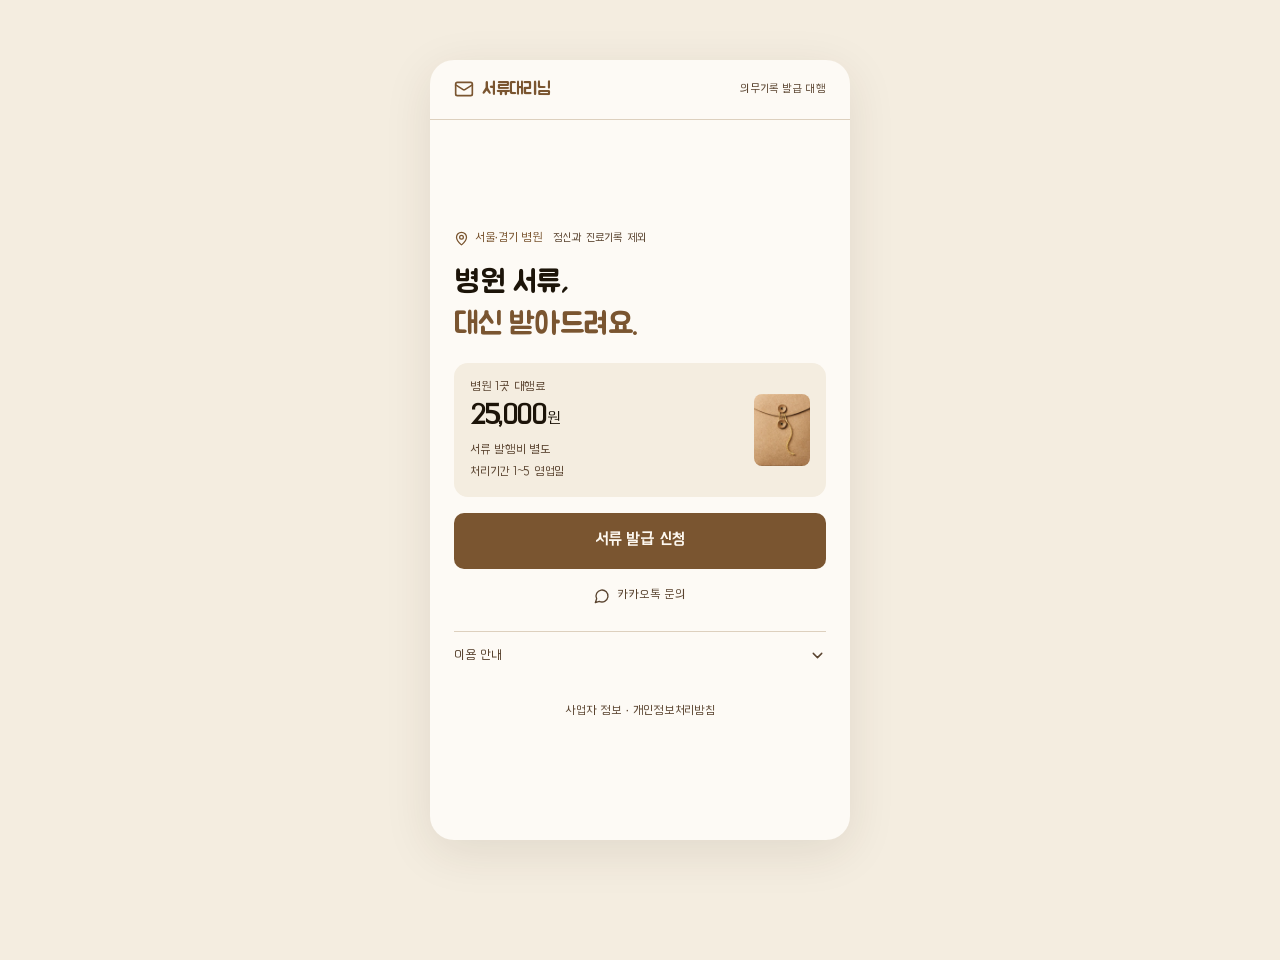
==== commit 68781480: "Simplify intake and move identity recognition to PC worker" ====
--- a/index.html
+++ b/index.html
@@ -494,8 +494,6 @@
 .hosp-item:active,.hosp-item:hover{background:var(--amber-pale);}
 .hosp-item-name{font-size:18.23px;font-weight:600;color:var(--t1);margin-bottom:2px;}
 .hosp-item-addr{font-size:15.53px;color:var(--t3);}
-.hosp-cat-badge{display:inline-block;font-size:13.5px;font-weight:600;color:var(--amber);background:var(--amber-pale);padding:2px 8px;border-radius:10px;margin-left:6px;vertical-align:middle;}
-.hosp-item-tel{margin-left:8px;color:var(--t3);font-size:14.18px;}
 .hosp-manual-addr{margin-top:6px;}
 .hosp-manual-addr input{padding:13px 14px;border:1.5px dashed var(--amber);border-radius:var(--r);background:var(--amber-pale);}
 .hosp-selected-badge{
@@ -712,27 +710,19 @@
   .fp-total-val{font-size:19px;}
 }
 </style>
-<script src="id-ocr.js?v=20261123-audit" defer></script>
 <style>
-#screen2 .fscroll,#screen3 .fscroll,#screen4 .fscroll{padding-top:12px}
+#screen2 .fscroll,#screen4 .fscroll,#screen5 .fscroll{padding-top:12px}
 #screen2 .field{margin-bottom:16px}
 #screen2 .upload-area{padding:18px;margin-bottom:8px}
 #screen2 .upload-title{font-size:17px}
 #screen2 .upload-sub{font-size:13px}
-.identity-grid{display:grid;grid-template-columns:1fr 1fr;gap:0 12px}
 .kakao-contact{display:block;text-align:center;background:#fee500;color:#191919;text-decoration:none;padding:15px;border-radius:12px;font-size:16px;font-weight:700;margin-top:16px}
-.manual-id{background:none;border:0;color:var(--amber);padding:8px 0;margin-bottom:12px;font:inherit;cursor:pointer}
-.identity-grid>.field:last-child{grid-column:1/-1}
-.compact-check{display:flex;align-items:center;gap:9px;font-size:14px;line-height:1.5;margin:8px 0 20px;cursor:pointer}
-.compact-check input{width:19px!important;height:19px;flex-shrink:0;accent-color:var(--amber)}
-.compact-status{font-size:13px;color:var(--t3);line-height:1.5;margin:0 0 16px}
-.compact-heading{font-size:17px;margin:16px 0 10px}
 #screen2 .sig-wrap{margin-bottom:12px}
 #screen2 input:not([type=checkbox]){font-size:16px;min-width:0}
 #screen2 .field-label{font-size:15px}
 #screen4 .ur-title{font-size:17px}
 </style>
-<link rel="stylesheet" href="/design.css?v=20261124-three-steps">
+<link rel="stylesheet" href="/design.css?v=20261124-photo-fast">
 </head>
 <body>
 <!-- Lucide 0.468.0, ISC. See vendor/lucide-LICENSE.txt. -->
@@ -744,6 +734,8 @@
     <path d="M20 10c0 4.993-5.539 10.193-7.399 11.799a1 1 0 0 1-1.202 0C9.539 20.193 4 14.993 4 10a8 8 0 0 1 16 0"/><circle cx="12" cy="10" r="3"/>
   </symbol>
   <symbol id="icon-arrow-right" viewBox="0 0 24 24"><path d="M5 12h14"/><path d="m12 5 7 7-7 7"/></symbol>
+  <symbol id="icon-arrow-left" viewBox="0 0 24 24"><path d="M19 12H5"/><path d="m12 19-7-7 7-7"/></symbol>
+  <symbol id="icon-plus" viewBox="0 0 24 24"><path d="M12 5v14M5 12h14"/></symbol>
   <symbol id="icon-message-circle" viewBox="0 0 24 24"><path d="M7.9 20A9 9 0 1 0 4 16.1L2 22Z"/></symbol>
   <symbol id="icon-chevron-down" viewBox="0 0 24 24"><path d="m6 9 6 6 6-6"/></symbol>
 </svg>
@@ -832,90 +824,84 @@
       <a class="kakao-contact" href="https://pf.kakao.com/_XxjhEX/chat" target="_blank" rel="noopener noreferrer">카카오톡 문의</a>
     </div>
 
-    <section class="form-screen" id="screen4" aria-labelledby="stepTitle4">
+    <input type="hidden" id="agentName" value="배승휴">
+
+    <div class="form-screen" id="screen4">
       <div class="fhdr">
-        <div class="sd-step-label"><button type="button" class="sd-back" onclick="goToStep(0)">← 처음으로</button><strong>1 / 3</strong></div>
+        <div class="sd-step-label"><button type="button" class="sd-back" onclick="goToStep(0)"><svg class="sd-icon" aria-hidden="true" focusable="false"><use href="#icon-arrow-left"/></svg>처음으로</button><strong>1 / 3</strong></div>
         <div class="progress" id="progressBar4" aria-hidden="true"></div>
-        <h1 class="step-title" id="stepTitle4" tabindex="-1">병원과 발급 서류</h1>
+        <div class="step-meta"><h1 id="stepTitle4" class="step-title" tabindex="-1">병원과 발급 서류</h1></div>
       </div>
       <div class="fscroll">
         <div id="hospitalBlocks"></div>
-        <button type="button" id="addHospitalButton" class="sd-add-hospital" onclick="addHospital()"><span>＋ 병원 추가</span><small id="addHospitalPrice">+25,000원</small></button>
+        <button type="button" id="addHospitalButton" class="sd-add-hospital" onclick="addHospital()"><span class="sd-add-hospital-label"><svg class="sd-icon" aria-hidden="true" focusable="false"><use href="#icon-plus"/></svg><span>병원 추가</span></span><small id="addHospitalPrice">+25,000원</small></button>
       </div>
       <div class="bottom">
         <div class="fee-preview" aria-live="polite">
-          <div class="fp-total"><span class="fp-total-label">병원 대행료</span><span class="fp-total-val" id="hospitalFeeTotal">25,000원</span></div>
-          <p class="sd-field-note">서류 발행비 별도</p>
+          <div class="fp-total">
+            <span class="fp-total-label">병원 대행료</span>
+            <span class="fp-total-val" id="feeTotal">25,000원</span>
+          </div><p class="sd-field-note">서류 발행비 별도</p>
         </div>
         <button type="button" class="btn-next" onclick="nextStep(4)">다음 · 수령 방법</button>
       </div>
-    </section>
-
-    <section class="form-screen" id="screen3" aria-labelledby="stepTitle3">
+    </div>
+
+    <div class="form-screen" id="screen5">
       <div class="fhdr">
-        <div class="sd-step-label"><button type="button" class="sd-back" onclick="goToStep(4)">← 병원 정보</button><strong>2 / 3</strong></div>
-        <div class="progress" id="progressBar3" aria-hidden="true"></div>
-        <h1 class="step-title" id="stepTitle3" tabindex="-1">수령 방법과 연락처</h1>
+        <div class="sd-step-label"><button type="button" class="sd-back" onclick="goToStep(4)"><svg class="sd-icon" aria-hidden="true" focusable="false"><use href="#icon-arrow-left"/></svg>병원 정보</button><strong>2 / 3</strong></div>
+        <div class="progress" id="progressBar5" aria-hidden="true"></div>
+        <div class="step-meta"><h1 id="stepTitle5" class="step-title" tabindex="-1">수령 방법과 연락처</h1></div>
       </div>
       <div class="fscroll">
         <fieldset class="sd-delivery-choice"><legend class="field-label">수령 방법</legend><div class="sd-delivery-grid">
           <button type="button" class="sd-option" id="delivery_email" aria-pressed="true" onclick="setDelivery('email')"><span class="delivery-radio"></span><span class="sd-option-copy"><strong>이메일</strong><small>무료</small></span></button>
           <button type="button" class="sd-option" id="delivery_post" aria-pressed="false" onclick="setDelivery('post')"><span class="delivery-radio"></span><span class="sd-option-copy"><strong>빠른 등기</strong><small>+20,000원</small></span></button>
-        </div><div id="postAddrBox" style="display:none;margin-top:12px"><label class="field-label" for="postAddress">받을 주소</label><input id="postAddress" maxlength="500" placeholder="등기 받을 주소" autocomplete="street-address"></div></fieldset>
+        </div></fieldset>
+        <div class="field" id="emailBox">
+          <label class="field-label" for="email">서류 받을 이메일 <span class="req">*</span></label>
+          <input type="email" id="email" maxlength="254" autocomplete="email" autocapitalize="none" spellcheck="false" required placeholder="name@example.com">
+        </div>
+        <div class="field" id="postAddrBox" hidden>
+          <label class="field-label" for="postAddress">등기 받을 주소 <span class="req">*</span></label>
+          <input type="text" id="postAddress" maxlength="500" autocomplete="street-address" placeholder="도로명 주소와 상세주소">
+        </div>
         <div class="field">
           <label class="field-label" for="patientPhone">연락받을 휴대폰 번호 <span class="req">*</span></label>
-          <input type="tel" id="patientPhone" maxlength="30" autocomplete="tel" required placeholder="010-0000-0000">
-        </div>
-        <div class="field">
-          <label class="field-label" for="email">서류 받을 이메일 <span class="req" id="emailRequired">*</span></label>
-          <input type="email" id="email" autocomplete="email" autocapitalize="none" spellcheck="false" maxlength="254" required placeholder="name@example.com">
-          <div id="emailHint" hidden style="font-size:13px;color:var(--t3);margin-top:7px;line-height:1.6;">서류를 받을 이메일이에요. 주소를 확인해 주세요.</div>
+          <input type="tel" id="patientPhone" maxlength="30" autocomplete="tel" required placeholder="010-0000-0000" aria-describedby="phoneUseHint">
+          <p class="sd-field-note" id="phoneUseHint">본인 명의로 입금하면 이 번호로 현금영수증을 처리해요.</p>
         </div>
       </div>
       <div class="bottom">
         <div class="fee-preview" aria-live="polite">
-          <div class="fp-rows" id="feeRows" hidden></div>
-          <div class="fp-total">
-            <span class="fp-total-label">대행료·배송비 합계</span>
-            <span class="fp-total-val" id="feeTotal">25,000원</span>
-          </div><p class="sd-field-note">서류 발행비 별도</p>
+          <div class="fp-total"><span class="fp-total-label">대행료·배송비 합계</span><span class="fp-total-val" id="deliveryFeeTotal">25,000원</span></div>
+          <p class="sd-field-note">서류 발행비 별도</p>
         </div>
-        <button type="button" class="btn-next" onclick="nextStep(3)">다음 · 신분증과 서명</button>
+        <button type="button" class="btn-next" onclick="nextStep(5)">다음 · 신분증과 서명</button>
       </div>
-    </section>
-
-    <section class="form-screen" id="screen2" aria-labelledby="stepTitle2">
+    </div>
+
+    <div class="form-screen" id="screen2">
       <div class="fhdr">
-        <div class="sd-step-label"><button type="button" class="sd-back" onclick="goToStep(3)">← 수령 방법</button><strong>3 / 3</strong></div>
+        <div class="sd-step-label"><button type="button" class="sd-back" onclick="goToStep(5)"><svg class="sd-icon" aria-hidden="true" focusable="false"><use href="#icon-arrow-left"/></svg>수령 방법</button><strong>3 / 3</strong></div>
         <div class="progress" id="progressBar2" aria-hidden="true"></div>
-        <h1 class="step-title" id="stepTitle2" tabindex="-1">신분증 첨부와 서명</h1>
+        <div class="step-meta"><h1 id="stepTitle2" class="step-title" tabindex="-1">신분증 첨부와 서명</h1></div>
       </div>
       <div class="fscroll">
-        <!-- 업로드 전 -->
-        <div class="upload-area" id="uploadArea" role="button" tabindex="0" aria-label="신분증 사진 선택" onclick="if(event.target.id!=='idCardFile') document.getElementById('idCardFile').click()" onkeydown="if(event.target===this&&(event.key==='Enter'||event.key===' ')){event.preventDefault();document.getElementById('idCardFile').click()}">
-          <input type="file" id="idCardFile" accept="image/*" onchange="handleUpload(this)">
-          <div class="upload-title" id="uploadTitle">신분증 사진 올리기</div>
-          <div class="upload-sub" id="uploadSub">신분증 이름을 자동으로 읽어요.</div>
+        <div class="field">
+          <button type="button" class="upload-area" id="uploadArea" onclick="document.getElementById('idCardFile').click()" aria-describedby="uploadSub">
+            <span class="upload-title" id="uploadTitle">신분증 사진 첨부</span>
+            <span class="req" aria-label="필수">*</span>
+          </button>
+          <input type="file" id="idCardFile" accept="image/*" onchange="handleUpload(this)" hidden>
+          <p class="upload-sub" id="uploadSub" role="status"></p>
         </div>
-
-        <p id="ocrStatus" role="status" aria-live="polite" class="compact-status"></p>
-        <button type="button" id="manualIdentityEntry" class="sd-text-action" onclick="enterIdentityNameManually()" hidden>이름 직접 입력</button>
-        <div id="identityResult" class="sd-identity" hidden><div class="sd-identity-copy"><strong id="identityDisplay"></strong><span>신분증 이름</span></div><button type="button" class="sd-text-action" onclick="editIdentityName()">수정</button></div>
-        <div class="field" id="identityNameField" hidden>
-          <label class="field-label" for="patientName">신분증 이름 <span class="req">*</span></label>
-          <input type="text" id="patientName" maxlength="40" autocomplete="off" spellcheck="false" placeholder="신분증에 적힌 이름" oninput="syncIdentityDisplay()" aria-describedby="identityNameHint">
-          <div id="identityNameHint" style="font-size:13px;color:var(--t3);margin-top:7px;line-height:1.6;"></div>
-          <button type="button" onclick="retryIdRecognition()" style="margin-top:8px;border:0;background:none;color:var(--amber);font:inherit;text-decoration:underline;">사진에서 다시 읽기</button>
-        </div>
-        <input type="hidden" id="patientBirth">
-        <input type="hidden" id="patientAddress">
-
         <div class="sig-wrap">
           <div class="sig-bar">
             <span class="sig-hint" id="signatureHint">위임장·동의서 서명</span>
             <button class="sig-clear" onclick="clearSig()">다시 쓰기</button>
           </div>
-          <canvas id="signaturePad1" aria-label="위임장 및 동의서 서명" tabindex="-1" style="display:block;width:100%;height:116px;background:var(--base);cursor:crosshair;touch-action:none;"></canvas>
+          <canvas id="signaturePad1" aria-label="위임장 및 동의서 서명" tabindex="-1" style="display:block;width:100%;height:140px;background:var(--base);cursor:crosshair;touch-action:none;"></canvas>
           <p class="sd-field-note">빈 칸에 서명해 주세요.</p>
         </div>
       </div>
@@ -925,34 +911,34 @@
           <p class="sd-field-note">서류 발행비 별도</p>
         </div>
         <p class="intake-notice">입금 확인 후 진행 · 단순 변심 환불 불가</p>
-        <button type="button" id="openPayer" class="btn-next submit" aria-haspopup="dialog" aria-controls="payerDialog" onclick="nextStep(2)">신청하기</button>
+        <button type="button" id="openPayerButton" class="btn-next submit" aria-haspopup="dialog" aria-controls="payerDialog" onclick="nextStep(2)">신청하고 입금 안내 받기</button>
       </div>
-    </section>
-
-    <input type="hidden" id="agentName" value="배승휴">
-
-    <dialog id="payerDialog" aria-labelledby="payerTitle">
-      <form method="dialog" onsubmit="event.preventDefault();confirmPayer()">
-        <h2 id="payerTitle">누구 이름으로 입금하시나요?</h2>
-        <fieldset class="sd-payer-choices" aria-labelledby="payerTitle">
-          <label class="sd-payer-choice">
-            <input type="radio" name="payerMode" id="sameDepositor" required onchange="toggleDepositor()">
-            <span>신분증 명의로 입금 <strong id="depositorDefault"></strong></span>
-          </label>
-          <label class="sd-payer-choice">
-            <input type="radio" name="payerMode" id="diffDepositor" required aria-controls="depositorCustom" onchange="toggleDepositor()">
-            <span>다른 이름으로 입금</span>
-          </label>
-        </fieldset>
-        <div class="field" id="depositorCustom" hidden>
-          <label class="field-label" for="depositorName">입금자 이름</label>
-          <input type="text" id="depositorName" maxlength="40" autocomplete="off" placeholder="통장에 표시될 이름">
+    </div>
+
+    <dialog id="payerDialog" class="sd-payer-dialog" aria-labelledby="payerTitle" aria-describedby="payerHint" oncancel="event.preventDefault(); closePayerDialog()">
+      <div class="sd-dialog-body">
+        <div class="sd-dialog-heading">
+          <h2 id="payerTitle" tabindex="-1" autofocus>누구 명의로 입금하시나요?</h2>
+          <button type="button" class="sd-dialog-close" onclick="closePayerDialog()">닫기</button>
         </div>
-        <div class="sd-payer-actions">
-          <button type="button" id="cancelPayer" class="sd-secondary" onclick="closePayerDialog()">돌아가기</button>
-          <button type="submit" id="confirmPayer" class="btn-next submit">신청 확정</button>
+        <p id="payerHint" class="sd-field-note">입금 명의를 선택하면 신청이 완료돼요.</p>
+        <div class="sd-dialog-actions" id="payerChoices">
+          <button type="button" id="selfPayerButton" class="sd-primary" onclick="submitForm(false)">신분증 명의로 입금 · 신청 완료</button>
+          <button type="button" id="otherPayerButton" class="sd-secondary" onclick="showPayerChoice(true)">다른 명의로 입금</button>
         </div>
-      </form>
+        <div id="depositorCustom" hidden>
+          <button type="button" class="sd-back" onclick="showPayerChoice(false)"><svg class="sd-icon" aria-hidden="true" focusable="false"><use href="#icon-arrow-left"/></svg>입금자 선택</button>
+          <div class="field">
+            <label class="field-label" for="depositorName">입금자명 <span class="req">*</span></label>
+            <input type="text" id="depositorName" maxlength="40" autocomplete="off" placeholder="통장에 표시될 이름">
+          </div>
+          <div class="field">
+            <label class="field-label" for="receiptPhone">현금영수증 받을 휴대폰 번호 <span class="req">*</span></label>
+            <input type="tel" id="receiptPhone" maxlength="30" autocomplete="off" placeholder="010-0000-0000">
+          </div>
+          <button type="button" id="confirmOtherPayerButton" class="sd-primary" onclick="submitForm(true)">이 명의로 신청 완료</button>
+        </div>
+      </div>
     </dialog>
 
   </div><!-- /formArea -->
@@ -966,14 +952,15 @@
 let hospitalCount = 1;
 let signaturePad  = null;
 let idCardFileObj = null;
-let idCardOcrFileObj = null;
+let hasAttachedPhoto = false;
 let idCardSelection = 0;
+let idCardObjectURL = null;
 let idCardLoading = false;
-let hasAttachedPhoto = false;
 let submissionBusy = false;
 let submissionComplete = false;
 let submissionOrderId = '';
 let submissionUncertain = false;
+let attemptedSubmissionKey = '';
 let deliveryMethod = 'email'; // email | post
 
 // 병원 검색 또는 직접 입력에서 받은 이름과 주소를 보관한다.
@@ -982,12 +969,23 @@
 const hospitalSearchCache = new Map();
 const hospitalSearchPending = new Map();
 
-function fetchHospitalResults(query) {
-  var cached = hospitalSearchCache.get(query);
-  if (cached && Date.now() - cached.time < 300000) return Promise.resolve(cached.result);
-  if (hospitalSearchPending.has(query)) return hospitalSearchPending.get(query);
+function cachedHospitalResults(query) {
+  const cached = hospitalSearchCache.get(query);
+  return cached && Date.now() - cached.time < (cached.result.places.length ? 300000 : 30000) ? cached.result : null;
+}
+function cancelHospitalSearch(idx) {
+  const pending = hospitalSearchPending.get(idx);
+  if (pending) { hospitalSearchPending.delete(idx); pending.controller.abort(); }
+}
+function fetchHospitalResults(query, idx) {
+  const cached = cachedHospitalResults(query);
+  if (cached) return Promise.resolve(cached);
+  const previous = hospitalSearchPending.get(idx);
+  if (previous && previous.query === query) return previous.promise;
+  cancelHospitalSearch(idx);
   const controller = new AbortController();
-  const timeout = setTimeout(function() { controller.abort(); }, 20000);
+  const timeout = setTimeout(function() { controller.abort(); }, 4500);
+  const entry = {query, controller, promise:null};
   var request = Promise.resolve().then(function() {
       return fetch('/.netlify/functions/search?q=' + encodeURIComponent(query), { signal: controller.signal });
     })
@@ -996,74 +994,45 @@
       return r.json();
     })
     .then(function(res) {
+      if (controller.signal.aborted) throw new Error('Hospital search cancelled');
       if (!res || res.ok !== true || !Array.isArray(res.places)) throw new Error('Hospital search unavailable');
       if (hospitalSearchCache.size >= 50) hospitalSearchCache.delete(hospitalSearchCache.keys().next().value);
       hospitalSearchCache.set(query, { time: Date.now(), result: res });
       return res;
     })
-    .finally(function() { clearTimeout(timeout); hospitalSearchPending.delete(query); });
-  hospitalSearchPending.set(query, request);
+    .finally(function() { clearTimeout(timeout); if (hospitalSearchPending.get(idx) === entry) hospitalSearchPending.delete(idx); });
+  entry.promise = request;
+  hospitalSearchPending.set(idx, entry);
   return request;
 }
 
 const GAS_URL = 'https://script.google.com/macros/s/AKfycbwcOjgmyqA4D7PP1AzYp05sNLsBWcdqbnqcKh9acXwJNeqzaS6e3Il08DzTPxz41R77/exec';
 
-/* ================================================
-   입금자명 토글
-   ================================================ */
-
-
-/* ================================================
-   NAVIGATION
-   ================================================ */
-const intakeSteps = [4, 3, 2];
 const periodDrafts = {};
-function syncIdentityDisplay() {
-  const name = v('patientName');
-  document.getElementById('identityDisplay').textContent = name;
-  document.getElementById('identityResult').hidden = !name;
-  document.getElementById('depositorDefault').textContent = name;
-}
-function editIdentityName() {
-  const field = document.getElementById('identityNameField');
-  field.hidden = !field.hidden;
-  if (!field.hidden) document.getElementById('patientName').focus();
-}
-function toggleDepositor() {
+function openPayerDialog() {
+  const dialog = document.getElementById('payerDialog');
+  if (submissionBusy || submissionComplete || dialog.open) return;
+  if (!validateHospitals() || !validateDelivery() || !validateApplicant()) return;
+  showPayerChoice(false);
+  dialog.showModal();
+}
+function showPayerChoice(different) {
   clearFieldError('depositorName');
-  const different = document.getElementById('diffDepositor').checked;
+  clearFieldError('receiptPhone');
+  document.getElementById('payerChoices').hidden = different;
   document.getElementById('depositorCustom').hidden = !different;
   document.getElementById('depositorName').required = different;
-  clearFieldError('sameDepositor');
-  if (different) document.getElementById('depositorName').focus();
-}
-function openPayerDialog() {
+  document.getElementById('receiptPhone').required = different;
+  if (document.getElementById('payerDialog').open) {
+    document.getElementById(different ? 'depositorName' : 'otherPayerButton').focus();
+  }
+}
+function closePayerDialog() {
   const dialog = document.getElementById('payerDialog');
-  if (dialog.open || submissionBusy || submissionComplete) return;
-  if (!validateHospitals() || !validateContactFields() || !validateApplicant()) return;
+  if (!dialog.open) return;
   clearFieldError();
-  syncIdentityDisplay();
-  dialog.showModal();
-}
-function closePayerDialog() {
-  clearFieldError();
-  document.getElementById('payerDialog').close();
-  document.getElementById('openPayer').focus();
-}
-function validateDepositor() {
-  return !document.getElementById('diffDepositor').checked || validIdentityName(v('depositorName')) ||
-    fieldError('depositorName', '입금자 이름을 확인해 주세요.');
-}
-function confirmPayer() {
-  const dialog = document.getElementById('payerDialog');
-  if (!dialog.open || submissionBusy || submissionComplete) return;
-  if (!document.getElementById('sameDepositor').checked && !document.getElementById('diffDepositor').checked) {
-    fieldError('sameDepositor', '입금 명의를 선택해 주세요.');
-    return;
-  }
-  if (!validateDepositor()) return;
-  closePayerDialog();
-  submitForm();
+  dialog.close();
+  document.getElementById('openPayerButton').focus();
 }
 function togglePeriod(i) {
   clearFieldError('treatPeriod_' + i);
@@ -1088,7 +1057,6 @@
 }
 function goToStep(n) {
   clearFieldError();
-  if (n === 5 || n === 6) n = 2;
   setLegalInformation(false);
   document.getElementById('app').classList.toggle('sd-home', n === 0);
   document.getElementById('screen0').style.display   = n === 0 ? 'flex' : 'none';
@@ -1096,7 +1064,7 @@
   document.getElementById('formArea').style.flexDirection = 'column';
   document.getElementById('formArea').style.flex = '1';
 
-  for (const step of intakeSteps) {
+  for (const step of [4, 5, 2]) {
     document.getElementById('screen' + step).classList.toggle('active', step === n);
   }
   if (n !== 0) updateProgress(n);
@@ -1107,18 +1075,17 @@
     refreshFeePreview();
   }
   if (n === 2) {
-    syncIdentityDisplay();
     setTimeout(initSig, 200);
   }
 
-  if (n > 0) document.getElementById('stepTitle' + n).focus({preventScroll:true});
+  if (n) document.getElementById('stepTitle' + n).focus({preventScroll:true});
   window.scrollTo(0, 0);
 }
 
 function nextStep(from) {
   try {
-    if (from === 4 && validateHospitals()) goToStep(3);
-    if (from === 3 && validateContactFields()) goToStep(2);
+    if (from === 4 && validateHospitals()) goToStep(5);
+    if (from === 5 && validateDelivery()) goToStep(2);
     if (from === 2) openPayerDialog();
   } catch (e) {
     alert('오류가 발생했어요. 입력 내용을 확인하거나 새로고침해 주세요.\n오류: ' + (e && e.message ? e.message : e));
@@ -1127,8 +1094,9 @@
 }
 
 function updateProgress(current) {
-  const pos = intakeSteps.indexOf(current) + 1;
-  const total = intakeSteps.length;
+  const ORDER = [4, 5, 2];
+  const pos = ORDER.indexOf(current) + 1;
+  const total = ORDER.length;
   const allBars = document.querySelectorAll('.progress');
   allBars.forEach(pb => {
     pb.innerHTML = '';
@@ -1157,6 +1125,7 @@
   clearFieldError();
   const field = document.getElementById(id);
   const screen = field.closest('.form-screen');
+  if (screen && document.getElementById('payerDialog').open) closePayerDialog();
   if (screen && !screen.classList.contains('active')) goToStep(Number(screen.id.slice(6)));
   const error = document.createElement('p');
   error.id = 'field-error';
@@ -1180,9 +1149,14 @@
   return true;
 }
 function validateApplicant() {
-  if (!validatePhoto() || !validateIdentityName()) return false;
+  if (!validatePhoto()) return false;
   if (!signaturePad && typeof SignaturePad === 'undefined') return fieldError('signaturePad1', '서명 기능을 불러오지 못했어요. 페이지를 다시 열어 주세요.');
   if (!signaturePad || signaturePad.isEmpty()) return fieldError('signaturePad1', '위임장과 동의서에 사용할 서명을 적어 주세요.');
+  return true;
+}
+function validatePayer() {
+  if (!validDepositorName(v('depositorName'))) return fieldError('depositorName', '입금자 이름을 확인해 주세요.');
+  if (!isMobileNumber(v('receiptPhone').trim())) return fieldError('receiptPhone', '현금영수증 받을 휴대폰 번호를 확인해 주세요.');
   return true;
 }
 function validateHospitals() {
@@ -1199,19 +1173,23 @@
   }
   return true;
 }
+function validateDelivery() {
+  if (deliveryMethod === 'email' && !validateDeliveryEmail()) return false;
+  if (deliveryMethod === 'post' && !v('postAddress').trim()) return fieldError('postAddress', '등기 받을 주소를 입력해 주세요.');
+  if (!isMobileNumber(getContactPhone())) return fieldError('patientPhone', '문자 안내를 받을 휴대폰 번호를 확인해 주세요.');
+  return true;
+}
 function v(id) { return (document.getElementById(id)||{}).value || ''; }
 
 function getContactPhone() {
   return v('patientPhone').trim();
 }
-function validateContactFields() {
-  if (deliveryMethod === 'post' && !v('postAddress').trim()) return fieldError('postAddress', '등기 받을 주소를 입력해 주세요.');
-  const phone = getContactPhone();
-  if (!/^[0-9\s-]+$/.test(phone) || !/^01(?:0\d{8}|[16789]\d{7,8})$/.test(phone.replace(/[\s-]/g, ''))) {
-    return fieldError('patientPhone', '문자 안내를 받을 휴대폰 번호를 확인해 주세요.');
-  }
+function isMobileNumber(phone) {
+  return /^[0-9\s-]+$/.test(phone) && /^01(?:0\d{8}|[16789]\d{7,8})$/.test(phone.replace(/[\s-]/g, ''));
+}
+function validateDeliveryEmail() {
   const email = v('email').trim();
-  if ((deliveryMethod === 'email' && !email) || (email && (email.length > 254 || !/^[A-Za-z0-9!#$%&'*+\-/=?^_`{|}~]+(?:\.[A-Za-z0-9!#$%&'*+\-/=?^_`{|}~]+)*@[A-Za-z0-9](?:[A-Za-z0-9-]*[A-Za-z0-9])?(?:\.[A-Za-z0-9](?:[A-Za-z0-9-]*[A-Za-z0-9])?)+$/.test(email)))) {
+  if (!email || email.length > 254 || !/^[A-Za-z0-9!#$%&'*+\-/=?^_`{|}~]+(?:\.[A-Za-z0-9!#$%&'*+\-/=?^_`{|}~]+)*@[A-Za-z0-9](?:[A-Za-z0-9-]*[A-Za-z0-9])?(?:\.[A-Za-z0-9](?:[A-Za-z0-9-]*[A-Za-z0-9])?)+$/.test(email)) {
     return fieldError('email', '서류를 받을 이메일 주소를 확인해 주세요.');
   }
   return true;
@@ -1228,12 +1206,10 @@
   clearFieldError('email');
   document.getElementById('delivery_email').setAttribute('aria-pressed', String(method === 'email'));
   document.getElementById('delivery_post').setAttribute('aria-pressed', String(method === 'post'));
-  document.getElementById('postAddrBox').style.display = method === 'post' ? 'block' : 'none';
+  document.getElementById('postAddrBox').hidden = method !== 'post';
+  document.getElementById('postAddress').required = method === 'post';
+  document.getElementById('emailBox').hidden = method !== 'email';
   document.getElementById('email').required = method === 'email';
-  document.getElementById('emailRequired').style.display = method === 'email' ? '' : 'none';
-  const emailHint = document.getElementById('emailHint');
-  emailHint.hidden = method === 'email';
-  emailHint.textContent = method === 'post' ? '등기로 받으면 이메일은 생략해도 돼요.' : '';
   refreshFeePreview();
 }
 function calcFee() {
@@ -1243,16 +1219,12 @@
 }
 
 function refreshFeePreview() {
-  const f = calcFee();
-  const rows = document.getElementById('feeRows');
-  let html = `<div class="fp-row"><span class="fp-key">대행 — 병원 ${hospitalCount}곳</span><span class="fp-val">${f.base.toLocaleString()}원</span></div>`;
-  if (f.addPost) html += `<div class="fp-row"><span class="fp-key">당일 빠른 등기</span><span class="fp-val">+20,000원</span></div>`;
-  rows.innerHTML = html;
-  const total = f.total.toLocaleString() + '원';
-  document.getElementById('hospitalFeeTotal').textContent = f.base.toLocaleString() + '원';
-  document.getElementById('feeTotal').textContent = total;
-  const reviewTotal = document.getElementById('reviewFeeTotal');
-  if (reviewTotal) reviewTotal.textContent = total;
+  const fee = calcFee();
+  const total = fee.total.toLocaleString() + '원';
+  document.getElementById('feeTotal').textContent = fee.base.toLocaleString() + '원';
+  for (const id of ['deliveryFeeTotal', 'reviewFeeTotal']) {
+    document.getElementById(id).textContent = total;
+  }
   const addButton = document.getElementById('addHospitalButton');
   const addPrice = document.getElementById('addHospitalPrice');
   if (addButton) addButton.disabled = hospitalCount >= 10;
@@ -1289,7 +1261,14 @@
             <label class="field-label" for="docEtc_${i}">발급 서류 <span class="req">*</span></label>
             <input type="text" id="docEtc_${i}" maxlength="500" placeholder="예: 진단서, 진료비내역서, 영상CD">
           </div>
-          <div class="field"><label class="field-label" for="treatPeriod_${i}">발급 기간</label><div class="sd-period-field"><span id="periodAll_${i}">전체 기간</span><input class="sd-input" type="text" id="treatPeriod_${i}" maxlength="300" value="전체 기간" placeholder="예: 2025.01 ~ 2026.03" hidden><label class="sd-period-check"><input type="checkbox" id="periodToggle_${i}" onchange="togglePeriod(${i})"><span>기간 지정</span></label></div></div>
+          <div class="field sd-period-group">
+            <div class="sd-field-heading">
+              <label class="field-label" for="treatPeriod_${i}">발급 기간</label>
+              <label class="sd-period-check"><input type="checkbox" id="periodToggle_${i}" onchange="togglePeriod(${i})"><span>기간 지정</span></label>
+            </div>
+            <span id="periodAll_${i}">전체 기간</span>
+            <input class="sd-input" type="text" id="treatPeriod_${i}" maxlength="300" value="전체 기간" placeholder="예: 2025.01 ~ 2026.03" hidden>
+          </div>
         </div>
       </div>`;
 }
@@ -1316,6 +1295,7 @@
   hospitalCoords.push(null);
   appendHospitalBlock(hospitalCount);
   refreshFeePreview();
+  document.getElementById('hospital_' + hospitalCount).focus();
 }
 
 function removeHospital(index) {
@@ -1325,6 +1305,7 @@
   const kept = [];
   for (let i = 1; i <= hospitalCount; i++) {
     clearTimeout(searchTimers[i]);
+    cancelHospitalSearch(i);
     if (i === index) continue;
     kept.push({
       values: ['hospital_', 'treatPeriod_', 'reason_', 'docEtc_', 'hospAddr_'].map(prefix => v(prefix + i)),
@@ -1378,9 +1359,7 @@
     closeDropdown(idx);
     return;
   }
-  var cached = hospitalSearchCache.get(q);
-  if (cached && Date.now() - cached.time < 300000) { searchHospital(q, idx); return; }
-  searchTimers[idx] = setTimeout(function() { searchHospital(q, idx); }, 250);
+  searchHospital(q, idx, cachedHospitalResults(q) ? 0 : 180);
 }
 
 function onHospFocus(idx) {
@@ -1390,11 +1369,13 @@
   if (q.length >= 2) searchHospital(q, idx);
 }
 
-function searchHospital(query, idx) {
+function searchHospital(query, idx, delay = 0) {
   const drop = document.getElementById('hospDrop_' + idx);
   if (!drop || v('hospital_' + idx).trim() !== query) return;
+  const token = {};
+  drop.searchToken = token;
   function isCurrent() {
-    return drop.classList.contains('show') && document.getElementById('hospDrop_' + idx) === drop && v('hospital_' + idx).trim() === query;
+    return drop.searchToken === token && drop.classList.contains('show') && document.getElementById('hospDrop_' + idx) === drop && v('hospital_' + idx).trim() === query;
   }
   const manual = document.createElement('button');
   manual.type = 'button';
@@ -1411,74 +1392,42 @@
   }
   drop.classList.add('show');
   showStatus('검색 중…');
-  fetchHospitalResults(query)
-    .then(function(res) {
-      if (!isCurrent()) return;
-      if (!res.places.length) {
-        showStatus('검색 결과 없음');
-        return;
-      }
-      drop.textContent = '';
-      res.places.forEach(function(place) {
-        var div = document.createElement('div');
-        div.className = 'hosp-item';
-        // 심평원 종별 배지
-        var category = '';
-        if (typeof place.category === 'string' && place.category) {
-          var catText = place.category;
-          if (catText.includes('>')) {
-            var parts = catText.split('>');
-            catText = parts[parts.length - 1].trim();
-          }
-          if (/상급종합|종합병원|병원|의원|치과|한의원/.test(catText)) {
-            category = catText;
-          }
-        }
-        const nameEl = document.createElement('div');
-        nameEl.className = 'hosp-item-name';
-        nameEl.textContent = String(place.name || '');
-        if (category) {
-          const badgeEl = document.createElement('span');
-          badgeEl.className = 'hosp-cat-badge';
-          badgeEl.textContent = category;
-          nameEl.appendChild(badgeEl);
-        }
-        const addressEl = document.createElement('div');
-        addressEl.className = 'hosp-item-addr';
-        addressEl.textContent = String(place.address || '');
-        if (place.tel) {
-          const telEl = document.createElement('span');
-          telEl.className = 'hosp-item-tel';
-          telEl.textContent = String(place.tel);
-          addressEl.appendChild(telEl);
-        }
-        div.appendChild(nameEl);
-        div.appendChild(addressEl);
-        div.onclick = function(e) {
-          if (!isCurrent()) return;
-          e.stopPropagation();
-          selectHospital(idx, {
-            place_name: place.name,
-            y: place.lat,
-            x: place.lng,
-            road_address_name: place.address,
-            address_name: place.address
-          });
-        };
-        div.setAttribute('role', 'button');
-        div.tabIndex = 0;
-        div.onkeydown = function(e) { if (e.key === 'Enter' || e.key === ' ') { e.preventDefault(); div.onclick(e); document.getElementById('hospital_' + idx).focus(); } };
-        drop.appendChild(div);
-      });
-      drop.appendChild(manual);
-      var source = document.createElement('div');
-      source.className = 'hosp-searching';
-      source.textContent = '병원 정보: 건강보험심사평가원 공공데이터';
-      drop.appendChild(source);
-    })
-    .catch(function() {
-      if (isCurrent()) showStatus('검색 실패');
-    });
+  function runSearch() {
+    delete searchTimers[idx];
+    if (!isCurrent()) return;
+    fetchHospitalResults(query, idx)
+      .then(function(res) {
+        if (!isCurrent()) return;
+        if (!res.places.length) { showStatus('검색 결과 없음'); return; }
+        drop.textContent = '';
+        res.places.forEach(function(place) {
+          const item = document.createElement('button');
+          item.type = 'button';
+          item.className = 'hosp-item';
+          const name = document.createElement('span');
+          name.className = 'hosp-item-name';
+          name.textContent = String(place.name || '');
+          const address = document.createElement('span');
+          address.className = 'hosp-item-addr';
+          address.textContent = String(place.address || '');
+          item.appendChild(name);
+          item.appendChild(address);
+          item.onclick = function(e) {
+            if (!isCurrent()) return;
+            e.stopPropagation();
+            selectHospital(idx, {
+              place_name: place.name, y: place.lat, x: place.lng,
+              road_address_name: place.address, address_name: place.address
+            });
+          };
+          drop.appendChild(item);
+        });
+        drop.appendChild(manual);
+      })
+      .catch(function() { if (isCurrent()) showStatus('검색 실패'); });
+  }
+  if (delay) searchTimers[idx] = setTimeout(runSearch, delay);
+  else runSearch();
 }
 
 function selectHospital(idx, place) {
@@ -1530,8 +1479,11 @@
 }
 
 function closeDropdown(idx) {
+  clearTimeout(searchTimers[idx]);
+  delete searchTimers[idx];
+  cancelHospitalSearch(idx);
   var d = document.getElementById('hospDrop_' + idx);
-  if (d) d.classList.remove('show');
+  if (d) { d.searchToken = null; d.classList.remove('show'); }
 }
 function closeAllDropdowns(e) {
   for (var i = 1; i <= hospitalCount; i++) {
@@ -1546,17 +1498,11 @@
   if (submissionBusy || submissionComplete) return;
   clearFieldError('uploadArea');
   const selection = ++idCardSelection;
-  cancelIdRecognition();
-  ['patientName', 'patientBirth', 'patientAddress'].forEach(function(id) { document.getElementById(id).value = ''; });
-  document.getElementById('identityNameField').hidden = true;
-  document.getElementById('ocrStatus').textContent = '';
-  document.getElementById('identityResult').hidden = true;
-  syncIdentityDisplay();
+  releaseObjectURL();
   const file = input.files[0];
   // 같은 사진을 다시 선택해도 파일 선택 이벤트가 발생하게 한다.
   input.value = '';
   idCardFileObj = null;
-  idCardOcrFileObj = null;
   idCardLoading = true;
   const area = document.getElementById('uploadArea');
   if (area) area.classList.remove('has-file');
@@ -1565,10 +1511,15 @@
   const uploadSub = document.getElementById('uploadSub');
   uploadSub.textContent = '';
 
+  function releaseObjectURL() {
+    if (!idCardObjectURL) return;
+    URL.revokeObjectURL(idCardObjectURL);
+    idCardObjectURL = null;
+  }
   function fail() {
     if (selection !== idCardSelection) return;
+    releaseObjectURL();
     idCardFileObj = null;
-    idCardOcrFileObj = null;
     idCardLoading = false;
     input.value = '';
     uploadTitle.textContent = '신분증 사진 다시 올리기';
@@ -1579,30 +1530,19 @@
   function accept(accepted) {
     if (selection !== idCardSelection) return;
     clearFieldError('uploadArea');
-    if (hasAttachedPhoto) {
-      if (signaturePad && !signaturePad.isEmpty()) {
-        signaturePad.clear();
-        document.getElementById('signatureHint').textContent = '사진을 변경했어요. 다시 서명해 주세요.';
-      }
-      document.getElementById('sameDepositor').checked = false;
-      document.getElementById('diffDepositor').checked = false;
-      document.getElementById('depositorName').value = '';
-      toggleDepositor();
-    }
+    const needsNewSignature = hasAttachedPhoto && signaturePad && !signaturePad.isEmpty();
+    if (needsNewSignature) signaturePad.clear();
+    idCardFileObj = accepted;
     hasAttachedPhoto = true;
-    idCardFileObj = accepted;
-    // OCR reads the original pixels; the smaller copy is only for submission.
-    idCardOcrFileObj = file;
     idCardLoading = false;
     if (area) area.classList.add('has-file');
-    uploadTitle.textContent = '사진 변경';
-    extractIdInfo(function() {});
+    uploadTitle.textContent = '신분증 사진 변경';
+    uploadSub.textContent = needsNewSignature ? '사진을 변경했어요. 다시 서명해 주세요.' : '사진을 첨부했어요.';
   }
   if ((file.type && !file.type.startsWith('image/')) || !file.size) { fail(); return; }
-  const reader = new FileReader();
-  reader.onerror = fail;
-  reader.onabort = fail;
-  reader.onload = function(e) {
+  const maxBytes = 4 * 1024 * 1024;
+
+  function decodeImage(source) {
     if (selection !== idCardSelection) return;
     const img = new Image();
     img.onerror = fail;
@@ -1611,7 +1551,6 @@
       const width = img.naturalWidth, height = img.naturalHeight;
       if (!width || !height) { fail(); return; }
       const longestSide = Math.max(width, height);
-      const maxBytes = 4 * 1024 * 1024;
       const originalIsAccepted = (file.type === 'image/jpeg' && img.src.startsWith('[data-uri]'))
         || (file.type === 'image/png' && img.src.startsWith('[data-uri]'));
       if (longestSide <= 1600 && file.size <= maxBytes && originalIsAccepted) { accept(file); return; }
@@ -1624,6 +1563,7 @@
         ctx.fillStyle = '#fff';
         ctx.fillRect(0, 0, canvas.width, canvas.height);
         ctx.drawImage(img, 0, 0, canvas.width, canvas.height);
+        releaseObjectURL();
         canvas.toBlob(function(blob) {
           if (selection !== idCardSelection) return;
           if (!blob || !blob.size || blob.size > maxBytes || !['image/jpeg','image/png'].includes(blob.type)) { fail(); return; }
@@ -1632,124 +1572,31 @@
         }, 'image/jpeg', 0.85);
       } catch (err) { fail(); }
     };
-    img.src = e.target.result;
-  };
-  try { reader.readAsDataURL(file); } catch (err) { fail(); }
-}
-
-/* ================================================
-   신분증 자동 추출 — 기기 내 OCR
-   ================================================ */
-let activeIdRecognition = null;
-let idRecognitionBusy = false;
-let identityOcrName = '';
-let identityOcrStatus = 'missing';
-function normalizedIdentityName(value) {
+    img.src = source;
+  }
+  try {
+    const mustConvert = file.size > maxBytes || !['image/jpeg', 'image/png'].includes(file.type);
+    if (mustConvert && typeof URL !== 'undefined' && typeof URL.createObjectURL === 'function') {
+      idCardObjectURL = URL.createObjectURL(file);
+      decodeImage(idCardObjectURL);
+    } else {
+      const reader = new FileReader();
+      reader.onerror = reader.onabort = fail;
+      reader.onload = e => decodeImage(e.target.result);
+      reader.readAsDataURL(file);
+    }
+  } catch (err) { fail(); }
+}
+
+function normalizedDepositorName(value) {
   const name = String(value || '').normalize('NFKC').replace(/\s+/g, ' ').trim();
   return /^[가-힣 ]+$/.test(name) ? name.replace(/ /g, '') : name;
 }
-function validIdentityName(value) {
-  const name = normalizedIdentityName(value);
+function validDepositorName(value) {
+  const name = normalizedDepositorName(value);
   if (/^(신청인|신청인이름|고객|고객명|환자|환자명|성명|이름|홍길동예시|확인필요|발급일|발급일자|주소|주민등록증|운전면허증|대한민국)$/.test(name)) return false;
   return /^[가-힣]{2,10}$/.test(name.replace(/ /g, '')) || /^[A-Za-z][A-Za-z .'-]{1,38}[A-Za-z]$/.test(name);
 }
-function validateIdentityName() {
-  if (idRecognitionBusy) {
-    return fieldError('manualIdentityEntry', '신분증을 읽고 있어요. 기다리거나 이름을 직접 입력해 주세요.');
-  }
-  const name = normalizedIdentityName(v('patientName'));
-  if (!validIdentityName(name)) {
-    document.getElementById('identityNameField').hidden = false;
-    return fieldError('patientName', '신분증에 적힌 이름을 입력해 주세요.');
-  }
-  document.getElementById('patientName').value = name;
-  return true;
-}
-function retryIdRecognition() {
-  if (!idCardFileObj || idRecognitionBusy || submissionBusy || submissionComplete) return;
-  ['patientName', 'patientBirth', 'patientAddress'].forEach(function(id) { document.getElementById(id).value = ''; });
-  extractIdInfo(function() {});
-}
-function cancelIdRecognition() {
-  clearFieldError('manualIdentityEntry');
-  const job = activeIdRecognition;
-  activeIdRecognition = null;
-  idRecognitionBusy = false;
-  document.getElementById('patientName').disabled = false;
-  document.getElementById('manualIdentityEntry').hidden = true;
-  if (job) job.cancel();
-}
-function enterIdentityNameManually() {
-  if (!idCardFileObj || idCardLoading || submissionBusy || submissionComplete) return;
-  cancelIdRecognition();
-  identityOcrName = '';
-  identityOcrStatus = 'missing';
-  document.getElementById('identityNameField').hidden = false;
-  document.getElementById('ocrStatus').textContent = '신분증 사진에 적힌 이름을 입력해 주세요.';
-  syncIdentityDisplay();
-  document.getElementById('patientName').focus();
-}
-function extractIdInfo(done) {
-  done = typeof done === 'function' ? done : function() {};
-  const status = document.getElementById('ocrStatus');
-  const field = document.getElementById('identityNameField');
-  const input = document.getElementById('patientName');
-  cancelIdRecognition();
-  identityOcrName = '';
-  identityOcrStatus = 'missing';
-  field.hidden = true;
-  document.getElementById('identityResult').hidden = true;
-  input.disabled = false;
-  if (!idCardFileObj || !window.SeoryuIdOCR || typeof window.SeoryuIdOCR.recognize !== 'function') {
-    field.hidden = !idCardFileObj;
-    if (status) status.textContent = idCardFileObj ? '이름을 읽지 못했어요. 사진을 보고 입력해 주세요.' : '';
-    done(); return;
-  }
-  const selection = idCardSelection;
-  const fields = ['patientName','patientBirth','patientAddress'];
-  const initial = fields.map(v);
-  let job;
-  try {
-    job = window.SeoryuIdOCR.recognize(idCardOcrFileObj || idCardFileObj, function(p) {
-      if (job && activeIdRecognition === job && status) status.textContent = '신분증 이름을 확인하고 있어요…';
-    });
-    if (!job || !job.promise || typeof job.cancel !== 'function') throw new Error('ocr_unavailable');
-  } catch (err) {
-    field.hidden = false;
-    if (status) status.textContent = '이름을 읽지 못했어요. 사진을 보고 입력해 주세요.';
-    done(); return;
-  }
-  activeIdRecognition = job;
-  idRecognitionBusy = true;
-  input.disabled = true;
-  document.getElementById('manualIdentityEntry').hidden = false;
-  if (status) status.textContent = '신분증을 읽고 있어요. 아래에 서명해 주세요.';
-  job.promise.then(function(result) {
-    if (selection !== idCardSelection || activeIdRecognition !== job) return;
-    const name = result.nameStatus !== 'conflict' && validIdentityName(result.name) ? normalizedIdentityName(result.name) : '';
-    identityOcrName = name;
-    identityOcrStatus = result.nameStatus || (name ? 'single' : 'missing');
-    [name,result.birth,result.address].forEach(function(value,i) {
-      // Never overwrite edits made while OCR was running.
-      if (value && v(fields[i]) === initial[i]) document.getElementById(fields[i]).value = value;
-    });
-    field.hidden = !!name;
-    syncIdentityDisplay();
-    if (status) status.textContent = name ? '' : '이름이 또렷하지 않아요. 이름을 입력하거나 사진을 다시 올려 주세요.';
-  }).catch(function() {
-    if (selection === idCardSelection && activeIdRecognition === job && status) { field.hidden=false; status.textContent = '이름을 읽지 못했어요. 사진을 보고 입력해 주세요.'; }
-  }).finally(function() {
-    if (activeIdRecognition === job) {
-      clearFieldError('manualIdentityEntry');
-      activeIdRecognition = null;
-      idRecognitionBusy = false;
-      input.disabled = false;
-      document.getElementById('manualIdentityEntry').hidden = true;
-    }
-    done();
-  });
-}
-
 /* ================================================
    STEP 6 — 서명
    ================================================ */
@@ -1766,7 +1613,10 @@
   // The delayed setup can run after the customer has returned to hospital details.
   // Wait for the next visible visit instead of retaining an unusable empty pad.
   if (rect.width <= 0 || rect.height <= 0) return;
-  canvas.addEventListener('pointerdown', () => clearFieldError(canvas.id));
+  canvas.addEventListener('pointerdown', () => {
+    clearFieldError(canvas.id);
+    if (idCardFileObj) document.getElementById('uploadSub').textContent = '사진을 첨부했어요.';
+  });
   canvas.width  = rect.width * dpr;
   canvas.height = rect.height * dpr;
   const ctx = canvas.getContext('2d');
@@ -1802,16 +1652,21 @@
   } catch (err) { fallback(); }
 }
 
-function submitForm() {
-  if (submissionBusy || submissionComplete) return;
-  if (!validateHospitals() || !validateContactFields() || !validateApplicant() || !validateDepositor()) return;
-  if (submissionUncertain && !confirm('이전 신청이 접수됐을 수 있어요. 먼저 접수 상태를 확인해 주세요.\n접수번호: ' + submissionOrderId + '\n\n다시 전송할까요? 중복 접수될 수 있어요.')) return;
-
-  const confirmedName = normalizedIdentityName(v('patientName'));
-  cancelIdRecognition();
+function submitForm(differentDepositor) {
+  const dialog = document.getElementById('payerDialog');
+  if (!dialog.open || submissionBusy || submissionComplete) return;
+  if (differentDepositor !== !document.getElementById('depositorCustom').hidden) return;
+  if (!validateHospitals() || !validateDelivery() || !validateApplicant()) return;
+  if (differentDepositor && !validatePayer()) return;
+
+  if (/^deploy-preview-\d+--grand-raindrop-d7f7de\.netlify\.app$/.test(window.location.hostname)) {
+    closePayerDialog();
+    alert('미리보기가 끝났어요. 실제 신청은 운영 사이트에서 접수해 주세요.');
+    return;
+  }
+
   const orderId = submissionOrderId || ('SRY' + crypto.randomUUID());
   submissionOrderId = orderId;
-  var depositorName = document.getElementById('diffDepositor').checked ? normalizedIdentityName(v('depositorName')) : confirmedName;
   const hospitals = Array.from({length:hospitalCount}, (_, index) => {
     const i = index + 1;
     return {
@@ -1827,16 +1682,13 @@
   const extraNote = extraHospitals.length ? ['[추가 병원 정보]', ...extraHospitals].join('\n') : '';
   const payload = {
     action: 'sendMail',
-    schemaVersion: 3,
+    schemaVersion: 4,
     orderId,
-    patientName: confirmedName,
-    patientBirth: v('patientBirth'),
     patientPhone: v('patientPhone'),
-    patientAddress: v('patientAddress'),
     contactPhone: getContactPhone().replace(/[\s-]/g, ''),
-    email: v('email').trim(),
+    email: deliveryMethod === 'email' ? v('email').trim() : '',
     agentName: v('agentName'),
-    depositorName,
+    differentDepositor,
     hospitalName: hospitals.map(hospital => hospital.name).join(' / '),
     treatmentPeriod: first.period,
     treatmentStart: first.period,
@@ -1850,16 +1702,23 @@
     urgentFlags: Array(hospitalCount).fill(false),
     deliveryMethod,
     postAddress: deliveryMethod === 'post' ? v('postAddress').trim() : '',
-    signature: signaturePad.toDataURL().split(',')[1],
-    identityReview: {
-      version: 1,
-      name: confirmedName,
-      confirmed: true,
-      source: identityOcrName === confirmedName ? 'ocr_reviewed' : 'manual_reviewed',
-      ocrStatus: identityOcrStatus
+    signature: signaturePad.toDataURL().split(',')[1]
+  };
+  if (differentDepositor) {
+    payload.depositorName = normalizedDepositorName(v('depositorName'));
+    payload.receiptPhone = v('receiptPhone').replace(/[\s-]/g, '');
+  }
+
+  // An uncertain retry must refer to the same file selection and exact application.
+  const submissionKey = JSON.stringify([idCardSelection, payload]);
+  if (submissionUncertain) {
+    if (submissionKey !== attemptedSubmissionKey) {
+      alert('이전 신청이 접수됐을 수 있어요. 내용을 변경하려면 접수번호로 문의해 주세요.\n접수번호: ' + orderId);
+      return;
     }
-  };
-
+    if (!confirm('이전 신청이 접수됐을 수 있어요. 같은 접수번호와 내용으로 다시 확인할까요?\n접수번호: ' + orderId)) return;
+  }
+  dialog.close();
   submissionBusy = true;
   document.querySelectorAll('.btn-next.submit').forEach(function(button) { button.disabled = true; });
   document.getElementById('screen2').classList.remove('active');
@@ -1869,17 +1728,20 @@
   function restoreForm(uncertain, errorMessage) {
     submissionBusy = false;
     submissionUncertain = uncertain || previouslyUncertain;
+    if (!submissionUncertain) attemptedSubmissionKey = '';
     document.querySelectorAll('.btn-next.submit').forEach(function(button) { button.disabled = false; });
     document.getElementById('loading').classList.remove('show');
     document.getElementById('success').classList.remove('show');
     // Do not navigate through initSig(): the customer's existing signature stays intact.
     document.getElementById('screen2').classList.add('active');
+    document.getElementById('openPayerButton').focus();
     var message = errorMessage || (uncertain ? '접수 결과를 확인하지 못했어요.' : '신분증 사진을 읽지 못해 전송하지 않았어요. 사진을 다시 선택해 주세요.');
     if (submissionUncertain) message += '\n\n이전 신청은 이미 접수됐을 수 있어요. 다시 신청하기 전에 문의해 주세요.\n접수번호: ' + orderId;
     alert(message);
   }
 
   function sendData(idB64) {
+    attemptedSubmissionKey = submissionKey;
     payload.idCardBase64 = idB64;
     payload.idCardMime = submittedFile.type;
     payload.idCardName = submittedFile.name.length <= 200 ? submittedFile.name : (submittedFile.type === 'image/jpeg' ? 'id.jpg' : 'id.png');
@@ -1902,20 +1764,18 @@
         return;
       }
       if (!res || res.ok !== true || res.orderId !== orderId || typeof res.receiptNo !== 'string' || !res.receiptNo.trim() || !Number.isSafeInteger(res.baseAmount) || res.baseAmount <= 0 || !['waiting_payment', 'paid', 'delivered', 'cancelled'].includes(res.state)) throw new Error('Unconfirmed receipt');
-      // A server that echoes names must agree with the reviewed submission.
-      ['patientName', 'depositorName'].forEach(function(key) {
-        if (Object.prototype.hasOwnProperty.call(res, key) && normalizedIdentityName(res[key]) !== (key === 'depositorName' ? depositorName : confirmedName)) throw new Error('Identity mismatch');
-      });
+      if (differentDepositor && Object.hasOwn(res, 'depositorName') && normalizedDepositorName(res.depositorName) !== payload.depositorName) throw new Error('Depositor mismatch');
       submissionComplete = true;
       submissionBusy = false;
       submissionUncertain = false;
+      attemptedSubmissionKey = '';
       document.getElementById('loading').classList.remove('show');
       document.getElementById('success').classList.add('show');
       document.getElementById('receiptNum').textContent = res.orderId;
       document.getElementById('receiptMeta').textContent = res.receiptNo !== res.orderId ? '접수번호: ' + res.receiptNo : '';
       document.getElementById('successFee').textContent = res.baseAmount.toLocaleString() + '원';
-      document.getElementById('successDepositor').textContent = depositorName;
-      document.getElementById('successDelivery').textContent = payload.deliveryMethod === 'email' ? '수령 방법: 이메일 · ' + payload.email : '수령 방법: 빠른 등기';
+      document.getElementById('successDepositor').textContent = differentDepositor ? payload.depositorName : '신분증 명의';
+      document.getElementById('successDelivery').textContent = payload.deliveryMethod === 'email' ? '서류 수령: ' + payload.email : '서류 수령: 빠른 등기';
       const waiting = res.state === 'waiting_payment';
       document.getElementById('successBank').style.display = waiting ? '' : 'none';
       document.getElementById('successNext').style.display = waiting || res.state === 'paid' ? '' : 'none';
@@ -1980,12 +1840,12 @@
 
     <div style="margin-bottom:14px;">
       <strong style="color:var(--t2);">1. 수집 항목</strong><br>
-      성명, 생년월일, 환자 연락처, 연락받을 휴대폰, 이메일, 주소, 신분증 사본, 서명, 발급 요청 의료기관 및 진료 정보
+      신분증 사본에 기재된 성명·생년월일·주소, 연락받을 휴대폰 번호, 수령 이메일 또는 등기 주소, 서명, 발급 요청 의료기관 및 진료 정보, 별도 입금자명과 현금영수증용 휴대폰 번호
     </div>
 
     <div style="margin-bottom:14px;">
       <strong style="color:var(--t2);">2. 수집 목적</strong><br>
-      의무기록 발급 대행 업무 수행 (대리 발급 신청 시 의료기관 제출용), 진행·비용 안내 및 서류 전달
+      의무기록 발급 대행과 의료기관 제출, 진행·비용 안내, 서류 전달, 입금 확인 및 현금영수증 처리
     </div>
 
     <div style="margin-bottom:14px;">
--- a/design.css
+++ b/design.css
@@ -61,63 +61,36 @@
       #app .sd-header-note { font-size: 11px; }
     }
 
-    #app .sd-hospital-unit + .sd-hospital-unit { border-top: 1px solid var(--sd-line); margin-top: 22px; padding-top: 17px; }
-    #app .sd-text-action { min-height: 44px; padding: 8px 0 8px 8px; border: 0; background: transparent; color: var(--sd-sub); font-size: 12px; }
-    #app .sd-period-check { display: flex; align-items: center; gap: 7px; min-height: 44px; }
-    #app .sd-period-check input { accent-color: var(--sd-brand); margin: 0; width: 16px; height: 16px; }
-    #app .sd-add-hospital { display: flex; align-items: center; justify-content: space-between; gap: 14px; width: 100%; min-height: 48px; margin-top: 16px; padding: 11px 14px; border: 1px dashed var(--sd-line); border-radius: 10px; background: transparent; color: var(--sd-brand); font-size: 14px; font-weight: 600; }
-    #app .sd-add-hospital span { display: inline-flex; align-items: center; gap: 6px; }
-    #app .sd-add-hospital svg { width: 17px; height: 17px; }
-    #app .sd-add-hospital small { font-size: 12px; font-weight: 500; color: var(--sd-sub); white-space: nowrap; }
+    #app .sd-add-hospital { display:flex; align-items:center; justify-content:space-between; gap:12px; width:100%; min-height:54px; margin:12px 0 0; padding:0 14px; border:1px solid var(--sd-brand); border-radius:10px; background:var(--sd-selected); color:var(--sd-ink); font-size:16px; font-weight:600; cursor:pointer; line-height:1; }
+    #app button.sd-add-hospital .sd-add-hospital-label { display:flex; align-items:center; gap:10px; min-height:24px; }
+    #app button.sd-add-hospital .sd-add-hospital-label svg { display:block; width:18px; height:18px; flex:0 0 18px; color:var(--sd-brand); }
+    #app button.sd-add-hospital .sd-add-hospital-label span { display:block; line-height:20px; padding-top:1px; }
+    #app button.sd-add-hospital small { display:block; font-size:14px; font-weight:400; color:var(--sd-sub); white-space:nowrap; line-height:20px; padding-top:1px; }
+    #app .upload-area::before { content:""; width:16px; height:16px; flex:none; color:var(--sd-brand); background:linear-gradient(currentColor,currentColor) center/100% 2px no-repeat,linear-gradient(currentColor,currentColor) center/2px 100% no-repeat; }
     #app .sd-delivery-grid { display: grid; grid-template-columns: repeat(2,minmax(0,1fr)); gap: 9px; }
     #app .sd-delivery-grid .sd-option { padding: 13px 11px; gap: 8px; min-height: 74px; }
     #app .sd-delivery-grid .sd-option input { flex: 0 0 auto; }
     #app .sd-delivery-grid .sd-option-copy strong { font-size: 13px; }
     #app .sd-delivery-grid .sd-option-copy small { font-size: 12px; }
-    #app .sd-identity { display: flex; align-items: center; justify-content: space-between; gap: 12px; padding: 7px 0 0; }
-    #app .sd-identity-copy { display: flex; align-items: center; flex-wrap: wrap; gap: 8px; }
-    #app .sd-identity-copy strong { font-size: 15px; font-weight: 650; }
-    #app .sd-identity-copy span { font-size: 12px; color: var(--sd-sub); }
 
     #app .sd-header { min-height: 64px; padding-top: 18px; padding-bottom: 18px; }
     #app .sd-header-note { font-size: 11px; }
     #app .sd-step-label { min-height: 44px; font-size: 12px; }
     #app .sd-step-label .sd-back { font-size: 12px; min-height: 44px; gap: 5px; }
     #app .sd-step-label .sd-back svg { width: 15px; height: 15px; }
-    #app .sd-hospital-unit { padding: 16px; border-radius: 14px; background: var(--sd-soft); }
-    #app .sd-hospital-unit + .sd-hospital-unit { margin-top: 12px; border: 0; padding-top: 12px; }
-    #app .sd-add-hospital { min-height: 48px; border: 0; padding: 4px 2px; margin-top: 4px; font-size: 13px; font-weight: 500; }
-    #app .sd-period-field { display: flex; align-items: center; justify-content: space-between; gap: 10px; min-height: 49px; padding: 0 12px 0 14px; border: 1px solid var(--sd-line); border-radius: 10px; background: var(--sd-bg); }
-    #app .sd-period-field .sd-period-check { flex: 0 0 auto; gap: 6px; font-size: 12px; color: var(--sd-brand); }
-    #app .sd-period-field .sd-period-check input { width: 14px; height: 14px; }
     #app .sd-delivery-grid .sd-option { min-height: 64px; padding: 11px 12px; }
     #app .sd-delivery-grid .sd-option input { width: 16px; height: 16px; }
-    #app .sd-identity { padding: 12px 16px; background: var(--sd-soft); border-radius: 12px; }
-    #app .sd-identity-copy strong { font-size: 16px; font-weight: 600; }
 
     #app .sd-header { padding-top: 18px; padding-bottom: 18px; }
     #app .sd-brand { font-size: 17px; font-weight: 700; gap: 8px; }
     #app .sd-brand svg { width: 20px; height: 20px; }
     #app .sd-step-label { min-height: 40px; }
     #app .sd-step-label .sd-back { min-height: 40px; }
-    #app .sd-hospital-unit { padding: 18px 16px; }
-    #app .sd-add-hospital { margin-top: 6px; min-height: 48px; padding: 6px 0; }
-    #app .sd-add-hospital small { font-weight: 400; }
     #app .sd-delivery-grid { gap: 10px; }
     #app .sd-delivery-grid .sd-option { min-height: 66px; border-radius: 10px; padding: 12px; }
     #app .sd-delivery-grid .sd-option-copy strong { font-size: 14px; font-weight: 600; }
     #app .sd-delivery-grid .sd-option-copy small { margin-top: 1px; }
     #app .sd-primary { font-size: 16px; font-weight: 600; border-radius: 10px; }
-    #app .sd-identity { grid-column: 1; grid-row: 1; padding: 0; border-radius: 0; background: transparent; gap: 4px; }
-    #app .sd-identity-copy { gap: 2px; align-items: flex-start; flex-direction: column; }
-    #app .sd-identity-copy strong { font-size: 16px; }
-    #app .sd-identity-copy span { font-size: 11px; }
-    #app .sd-identity .sd-text-action { padding-left: 4px; padding-right: 4px; min-height: 44px; }
-
-    #app .sd-depositor-field { display:flex; align-items:center; justify-content:space-between; gap:10px; min-height:49px; padding:0 12px 0 14px; border:1px solid var(--sd-line); border-radius:10px; background:var(--sd-bg); }
-    #app .sd-depositor-field .sd-period-check { flex:0 0 auto; gap:6px; font-size:12px; color:var(--sd-brand); }
-    #app .sd-depositor-field .sd-period-check input,
-    #app .sd-period-field .sd-period-check input { width:14px; height:14px; }
 
     #app .sd-main { padding:24px 24px 24px; }
     #app .sd-eyebrow { font-size:12px; font-weight:500; gap:6px; margin-bottom:4px; }
@@ -147,63 +120,67 @@
 
 /* Production adapters retain the existing intake, OCR and search handlers. */
 body { background:#f4ede0; }
-#app { max-width:420px; min-height:100dvh; margin:0 auto; border-radius:0; padding:0; color-scheme:light; overflow:clip; }
-#app .welcome-screen { display:block; }
+#app { max-width:420px; min-height:100svh; margin:0 auto; border-radius:0; padding:0; color-scheme:light; overflow:clip; }
+#app .welcome-screen { display:flex; flex-direction:column; flex:1; }
 #app .sd-secondary { text-decoration:none; }
-#app .form-screen { flex:none; }
+#app .form-screen { flex:1; }
 #app .fhdr { padding:4px 24px 0; border:0; background:var(--sd-bg); }
-#app .progress { gap:6px; margin:0 0 6px; padding-top:0; }
+#app .progress { gap:6px; margin:0 0 10px; padding-top:0; }
 #app .progress-step { height:3px; border:0; background:var(--sd-line); }
 #app .progress-step.active,#app .progress-step.done { background:var(--sd-brand); }
 #app .step-meta { display:block; margin:0; }
-#app .step-title { font-size:25px; line-height:1.35; font-weight:700; padding:14px 0 10px; }
-#app .fscroll { padding:0 24px 12px; overflow:visible; flex:none; }
-#app .bottom { position:static; flex-direction:column; padding:14px 24px max(20px,calc(12px + env(safe-area-inset-bottom,0px))); border:0; border-top:1px solid var(--sd-line); background:var(--sd-bg); gap:10px; }
+#app .step-title { font-size:25px; line-height:1.35; font-weight:700; padding:12px 0 18px; }
+#app .fscroll { padding:0 24px 22px; overflow:visible; flex:none; }
+#app .bottom { position:static; flex-direction:column; margin-top:auto; padding:18px 24px max(24px,calc(12px + env(safe-area-inset-bottom,0px))); border:0; border-top:1px solid var(--sd-line); background:var(--sd-bg); gap:12px; }
 #app .btn-next { min-height:56px; border-radius:10px; font-size:16px; font-weight:600; box-shadow:none; background:var(--sd-action); color:var(--sd-on-action); }
-#app .field { margin:0 0 14px; }
+#app .field { margin:0 0 18px; }
+#app .fscroll > .field:last-child { margin-bottom:0; }
 #app .field-label { font-size:13px; font-weight:600; margin-bottom:8px; color:var(--sd-ink); letter-spacing:inherit; }
 #app .field-label .req { display:inline; color:var(--danger); font-size:12px; }
 #app .field-error { flex:0 0 100%; color:var(--danger); font-size:13px; line-height:1.5; margin:6px 0 0; word-break:keep-all; }
-#app .sd-period-field:has(.field-error), #app .sd-depositor-field:has(.field-error) { flex-wrap:wrap; padding-bottom:8px; }
-#app [aria-invalid=true] { outline:1px solid var(--danger); outline-offset:0; }
-#app input:not([type=checkbox]):not([type=radio]):not([type=file]) { min-width:0; width:100%; min-height:49px; padding:12px 14px; font-size:16px; border:1px solid var(--sd-line); border-radius:10px; background:var(--sd-bg); color:var(--sd-ink); box-shadow:none; }
-#app .scard { border:0; box-shadow:none; padding:14px 12px; margin:0 0 10px; background:var(--sd-soft); border-radius:12px; overflow:visible; }
+#app [aria-invalid=true] { outline:1px solid var(--danger); outline-offset:-1px; }
+#app input:not([type=checkbox]):not([type=radio]):not([type=file]) { min-width:0; width:100%; min-height:52px; padding:12px 14px; font-size:16px; border:1px solid var(--sd-line); border-radius:10px; background:var(--sd-bg); color:var(--sd-ink); box-shadow:none; }
+#app input:not([type=checkbox]):not([type=radio]):not([type=file]):focus { border-color:var(--sd-brand); outline:1px solid var(--sd-brand); outline-offset:-1px; }
+#app input:not([type=checkbox]):not([type=radio]):not([type=file])[aria-invalid=true] { border-color:var(--danger); outline:1px solid var(--danger); outline-offset:-1px; }
+#app #hospitalBlocks { display:grid; gap:12px; }
+#app .scard { border:0; box-shadow:none; padding:16px 12px; margin:0; background:var(--sd-soft); border-radius:12px; overflow:visible; }
 #app .scard-head { padding:0 0 12px; background:none; border:0; font-size:12px; color:var(--sd-sub); }
 #app .scard-num { display:none; }
 #app .scard-body { padding:0; }
 #app .scard-body .field:last-child { margin-bottom:0; }
 #app .hosp-search-wrap { position:relative; z-index:2; }
 #app .hosp-dropdown { position:absolute; top:calc(100% + 6px); left:0; right:0; width:100%; z-index:20; border:1px solid var(--sd-line); border-radius:10px; padding:4px; background:var(--sd-bg); box-shadow:0 8px 24px #3b27181f; max-height:320px; overflow:auto; }
-#app .hosp-item { padding:11px 10px; border:0; border-radius:7px; min-height:60px; }
-#app .hosp-item-name { font-size:14px; font-weight:600; }
-#app .hosp-item-addr,#app .hosp-item-tel { font-size:12px; color:var(--sd-sub); }
+#app .hosp-item { display:block; width:100%; padding:11px 10px; border:0; border-radius:7px; min-height:60px; text-align:left; background:transparent; color:var(--sd-ink); }
+#app .hosp-item-name { display:block; font-size:14px; font-weight:600; }
+#app .hosp-item-addr { display:block; font-size:12px; color:var(--sd-sub); }
+#app .hosp-manual { min-height:44px; color:var(--sd-brand); border-top:1px solid var(--sd-line); border-radius:0; }
 #app .hosp-selected-badge { display:block; margin:8px 0 0; padding:0 14px; font-size:12px; font-weight:400; color:var(--sd-sub); border:0; border-radius:0; background:none; }
-#app .sd-add-hospital { border:1px dashed var(--sd-line); background:none; padding:8px 12px; margin:0 0 14px; font-size:14px; font-weight:600; cursor:pointer; }
-#app .sd-period-field input[type=text] { flex:1; width:0; padding:12px 0; border:0; background:transparent; min-height:47px; }
-#app .sd-depositor-field .sd-period-check { font-size:12px; color:var(--sd-brand); flex:0 0 auto; }
-#app .sd-period-check input { flex:0 0 auto; width:14px; height:14px; }
+#app .sd-field-heading { display:flex; align-items:center; justify-content:space-between; gap:12px; }
+#app .sd-field-heading .field-label { margin:0; }
+#app .sd-period-check { display:inline-flex; align-items:center; gap:8px; min-height:42px; color:var(--sd-sub); font-size:14px; cursor:pointer; white-space:nowrap; }
+#app .sd-period-check input { width:17px; height:17px; flex:none; margin:0; accent-color:var(--sd-brand); }
+#app .sd-period-group > span { display:block; color:var(--sd-sub); font-size:16px; line-height:1.4; }
 #app [hidden] { display:none!important; }
 #app .fee-preview { background:none; border:0; padding:0; margin:0; border-radius:0; }
 #app .fp-total { border:0; padding:0; margin:0; align-items:baseline; gap:8px; }
 #app .sd-field-note { margin-top:4px; color:var(--sd-sub); font-size:13px; line-height:1.5; }
 #app .fp-total-label { color:var(--sd-sub); font-size:14px; font-weight:400; }
 #app .fp-total-val { color:var(--sd-ink); font-size:24px; font-weight:700; }
-#app .upload-area { margin:0 0 16px; padding:15px 14px; min-height:85px; background:var(--sd-soft); border:1px dashed var(--sd-line); border-radius:10px; }
-#app .upload-title { font-size:14px; font-weight:500; }
-#app .upload-sub:empty,#app #identityNameHint { display:none; }
-#app .upload-area.has-file { min-height:44px; border:0; padding:4px 0; background:none; text-align:right; margin:0; }
-#app #identityResult { margin:4px 0 14px; padding:10px 14px; border:1px solid var(--sd-line); border-radius:10px; background:var(--sd-soft); }
-#app .compact-status:empty { display:none; }
-#app .compact-status { font-size:12px; margin-bottom:16px; }
-#app .sig-wrap { border:0; border-radius:0; overflow:visible; background:none; margin-top:14px; }
-#app .sig-bar { background:none; padding:0 0 8px; border:0; }
+#app .upload-area { display:flex; align-items:center; justify-content:center; gap:8px; width:100%; margin:0; padding:12px 16px; min-height:54px; background:var(--sd-selected); border:1px solid var(--sd-brand); border-radius:10px; color:var(--sd-ink); font-size:16px; font-weight:600; cursor:pointer; transition:none; }
+#app .upload-title { color:inherit; font-size:16px; font-weight:600; margin:0; }
+#app .upload-area .req { color:var(--sd-ink); font-size:16px; }
+#app .upload-sub { margin-top:6px; color:var(--sd-sub); font-size:13px; line-height:1.5; }
+#app .upload-sub:empty { display:none; }
+#app .upload-area.has-file { background:var(--sd-selected); border-color:var(--sd-brand); }
+#app .sig-wrap { border:0; border-radius:0; overflow:visible; background:none; margin:0; }
+#app .sig-bar { background:none; padding:0 0 6px; border:0; }
 #app .sig-hint { color:var(--sd-ink); font-size:13px; font-weight:600; }
 #app .sig-clear { min-height:44px; font-size:12px; color:var(--sd-sub); }
 #app #signaturePad1 { border:1px solid var(--sd-line); border-radius:10px; }
-#app .success { padding:24px; text-align:left; align-items:stretch; justify-content:flex-start; }
+#app .success { padding:28px 24px; text-align:left; align-items:stretch; justify-content:flex-start; }
 #app .success-h { font-size:28px; font-weight:700; margin:0 0 6px; }
 #app .success-p { font-size:15px; margin:0 0 18px; }
-#app .receipt-bank { text-align:left; border:1px solid var(--sd-line); border-radius:12px; background:var(--sd-soft); padding:16px; margin:0 0 12px; }
+#app .receipt-bank { text-align:left; border:1px solid var(--sd-line); border-radius:12px; background:var(--sd-soft); padding:16px; margin:0 0 16px; }
 #app .receipt-payment { display:flex; justify-content:space-between; align-items:baseline; gap:8px; padding:0 0 12px; border-bottom:1px solid var(--sd-line); color:var(--sd-sub); font-size:14px; }
 #app .receipt-payment strong { color:var(--sd-ink); font-family:var(--sd-font-title); font-size:27px; font-weight:400; text-align:right; overflow-wrap:anywhere; }
 #app .receipt-bank-info { padding:12px 0; font-size:14px; color:var(--sd-sub); }
@@ -215,11 +192,13 @@
 #app .receipt-num { font-size:17px; overflow-wrap:anywhere; }
 #app .receipt-meta { font-size:13px; color:var(--sd-sub); overflow-wrap:anywhere; }
 #app .receipt-meta:not(:empty) { margin-top:5px; }
-#app .kakao-contact { display:flex; align-items:center; justify-content:center; min-height:44px; margin-top:10px; padding:8px; background:transparent; border:1px solid var(--sd-line); border-radius:10px; font-size:14px; font-weight:500; color:var(--sd-sub); }
-@media (min-width:768px) { #app { margin:24px auto; border-radius:24px; min-height:0; } }
-@media (max-width:370px) { #app .fhdr,#app .fscroll,#app .bottom { padding-left:20px; padding-right:20px; } #app .step-title { font-size:23px; } }
+#app .kakao-contact { display:flex; align-items:center; justify-content:center; min-height:48px; margin-top:14px; padding:8px; background:transparent; border:1px solid var(--sd-line); border-radius:10px; font-size:14px; font-weight:500; color:var(--sd-sub); }
+@media (max-width:767px) { #app:not(.sd-home) { min-height:calc(100svh - 64px); } }
+@media (min-width:768px) { #app { margin:24px auto; border-radius:24px; min-height:0; } #app.sd-home { min-height:min(calc(100svh - 48px),780px); margin-block:max(24px,calc((100svh - 780px)/2)); } }
+@media (max-width:370px) { #app .fhdr,#app .fscroll,#app .bottom,#app .success { padding-left:20px; padding-right:20px; } #app .step-title { font-size:23px; } }
 body { color:var(--t1); }
-#app .sd-delivery-choice { border:0; margin:4px 0 0; padding:0; min-width:0; }
+#app .sd-delivery-choice { border:0; margin:0 0 18px; padding:0; min-width:0; }
+#app .sd-delivery-grid .sd-option { min-height:72px; }
 #app .sd-option { text-align:left; color:var(--sd-ink); min-height:66px; }
 #app .sd-option[aria-pressed=true] { border-color:var(--sd-brand)!important; background:var(--sd-selected)!important; }
 #app .delivery-radio { width:16px; height:16px; border:1px solid var(--sd-sub); border-radius:50%; flex:0 0 auto; }
@@ -230,9 +209,9 @@
 #app .sd-step-label { min-height:40px; }
 #app .sd-main .sd-fee-amount { margin:4px 0 6px; }
 
-/* Keep the conversion area compact at any viewport height; guide and policy are optional. */
+/* Balance the landing page vertically while allowing long content to scroll. */
 #app .sd-header { min-height:calc(60px + env(safe-area-inset-top,0px)); padding-top:calc(14px + env(safe-area-inset-top,0px)); padding-bottom:14px; }
-#app #screen0 .sd-main { display:flex; flex-direction:column; gap:10px; width:100%; padding-top:22px; padding-bottom:max(12px,env(safe-area-inset-bottom,0px)); }
+#app #screen0 .sd-main { display:flex; flex-direction:column; gap:12px; width:100%; margin-block:auto; padding-top:24px; padding-bottom:max(24px,env(safe-area-inset-bottom,0px)); }
 #app .sd-home-guide { margin-top:0; border-top:1px solid var(--sd-line); flex-shrink:0; }
 #app #screen0 .sd-hero { display:flex; flex-direction:column; gap:18px; }
 #app #screen0 .sd-home-scope { display:flex; align-items:center; flex-wrap:wrap; gap:4px 10px; margin-bottom:12px; }
@@ -264,24 +243,22 @@
 #app .step-title { font-size:26px; }
 #app .success-h { font-size:29px; }
 #app .sd-header-note, #app .sd-scope-note, #app .sd-flow-num { font-size:12px; }
-#app .sd-eyebrow, #app .sd-fee-label, #app .sd-fee-note, #app .sd-flow-copy, #app .sd-legal-toggle, #app .sd-step-label, #app .sd-step-label .sd-back, #app .compact-status, #app .receipt-label, #app .intake-notice, #app .sig-clear { font-size:13px; }
+#app .sd-eyebrow, #app .sd-fee-label, #app .sd-fee-note, #app .sd-flow-copy, #app .sd-legal-toggle, #app .sd-step-label, #app .sd-step-label .sd-back, #app .receipt-label, #app .intake-notice, #app .sig-clear { font-size:13px; }
 #app .success-p, #app .fp-total-label { font-size:15px; }
 #app .sd-fee-amount { font-size:29px; }
 #app .sd-fee-amount small, #app .sd-primary, #app .btn-next { font-size:17px; }
 #app .sd-flow-title, #app .sd-guide-toggle, #app .field-label, #app .sig-hint { font-size:14px; }
-#app .sd-hero-actions .sd-secondary, #app .hosp-item-addr, #app .hosp-item-tel, #app .hosp-selected-badge, #app .sd-period-check, #app .sd-depositor-field .sd-period-check, #app .scard-head, #app .sd-help, #app .sd-add-hospital small { font-size:13px; }
+#app .sd-hero-actions .sd-secondary, #app .hosp-item-addr, #app .hosp-selected-badge, #app .scard-head, #app .sd-help { font-size:13px; }
 #app .hosp-item-name, #app .sd-option-copy strong { font-size:15px; }
 #app .sd-option-copy small { font-size:13px; }
 #app .sd-delivery-grid .sd-option-copy strong { font-size:15px; }
 #app .sd-delivery-grid .sd-option-copy small { font-size:13px; }
 #app input:not([type=checkbox]):not([type=radio]):not([type=file]) { font-size:17px; }
-#app #depositorDefault { font-size:17px; }
 #app .sd-add-hospital:disabled { opacity:.65; cursor:default; }
 #app .fp-total-val { font-size:25px; }
-#app .upload-title { font-size:15px; }
 #app .upload-area, #app .hosp-item { overflow-wrap:anywhere; }
 #app .hosp-item { cursor:pointer; }
-#app :is(button, a, input, [role=button], summary):focus-visible { outline:2px solid var(--sd-brand); outline-offset:3px; }
+#app :is(button, a, input[type=checkbox], input[type=radio], [role=button], summary):focus-visible { outline:2px solid var(--sd-brand); outline-offset:2px; }
 #app .hosp-dropdown .hosp-item:focus-visible { outline-offset:-2px; }
 #successAccount { overflow-wrap:anywhere; }
 #checkModalSheet, #warningModalSheet { max-height:calc(100dvh - env(safe-area-inset-top, 0px)); overflow-y:auto; }
@@ -298,29 +275,30 @@
 
 #app #payerDialog {
   position:fixed;
-  inset:0;
-  margin:auto;
-  width:min(384px,calc(100% - 32px));
-  max-height:calc(100dvh - 32px);
+  inset:auto 0 0;
+  margin:0 auto;
+  width:min(100%,420px);
+  max-width:100%;
+  max-height:calc(100dvh - max(12px,env(safe-area-inset-top,0px)));
   overflow:auto;
   overscroll-behavior:contain;
-  padding:24px;
+  padding:0;
   border:1px solid var(--sd-line);
-  border-radius:16px;
+  border-radius:18px 18px 0 0;
   background:var(--sd-bg);
   color:var(--sd-ink);
   box-shadow:0 20px 56px #372e2733;
 }
 #app #payerDialog::backdrop { background:rgba(35,29,24,.52); }
-#app #payerTitle { font-size:23px; line-height:1.35; margin:0 0 16px; }
-#app .sd-payer-choices { display:grid; gap:8px; margin:0; padding:0; border:0; }
-#app .sd-payer-choice {
-  display:flex; align-items:center; gap:12px; min-height:50px; padding:10px 14px;
-  border:1px solid var(--sd-line); border-radius:10px; font-size:16px; cursor:pointer;
-}
-#app .sd-payer-choice:has(input:checked) { border-color:var(--sd-brand); background:var(--sd-selected); }
-#app .sd-payer-choice input { width:18px; height:18px; margin:0; flex:none; accent-color:var(--sd-brand); }
-#app #depositorDefault { display:block; font-size:15px; line-height:1.4; overflow-wrap:anywhere; }
-#app #depositorCustom { margin:14px 0 0; }
-#app .sd-payer-actions { display:grid; grid-template-columns:minmax(0,1fr) minmax(0,1.5fr); gap:8px; margin-top:20px; }
-#app .sd-payer-actions button { min-height:48px; width:100%; margin:0; cursor:pointer; }
+html:has(#payerDialog[open]) { overflow:hidden; }
+#app .sd-dialog-body { padding:22px 24px max(24px,calc(12px + env(safe-area-inset-bottom,0px))); }
+#app .sd-dialog-heading { display:flex; align-items:center; justify-content:space-between; gap:8px; }
+#app #payerTitle { font:400 24px/1.35 var(--sd-font-title); margin:0; word-break:keep-all; }
+#app .sd-dialog-close { min-width:44px; min-height:44px; flex:none; padding:4px; border:0; border-radius:6px; background:none; color:var(--sd-sub); font-size:15px; cursor:pointer; }
+#app #payerHint { margin:8px 0 18px; font-size:14px; }
+#app .sd-dialog-actions { display:grid; gap:10px; }
+#app .sd-dialog-actions button { width:100%; min-height:54px; margin:0; cursor:pointer; }
+#app .sd-dialog-actions .sd-secondary { border:1px solid var(--sd-brand); border-radius:10px; background:var(--sd-selected); color:var(--sd-ink); font-size:16px; }
+#app #depositorCustom > .sd-back { margin-bottom:8px; }
+@media (max-width:370px) { #app .sd-dialog-body { padding-left:20px; padding-right:20px; } }
+@media (min-width:600px) { #app #payerDialog { inset:0; margin:auto; width:min(384px,calc(100% - 32px)); max-height:calc(100dvh - 32px); border-radius:16px; } }
